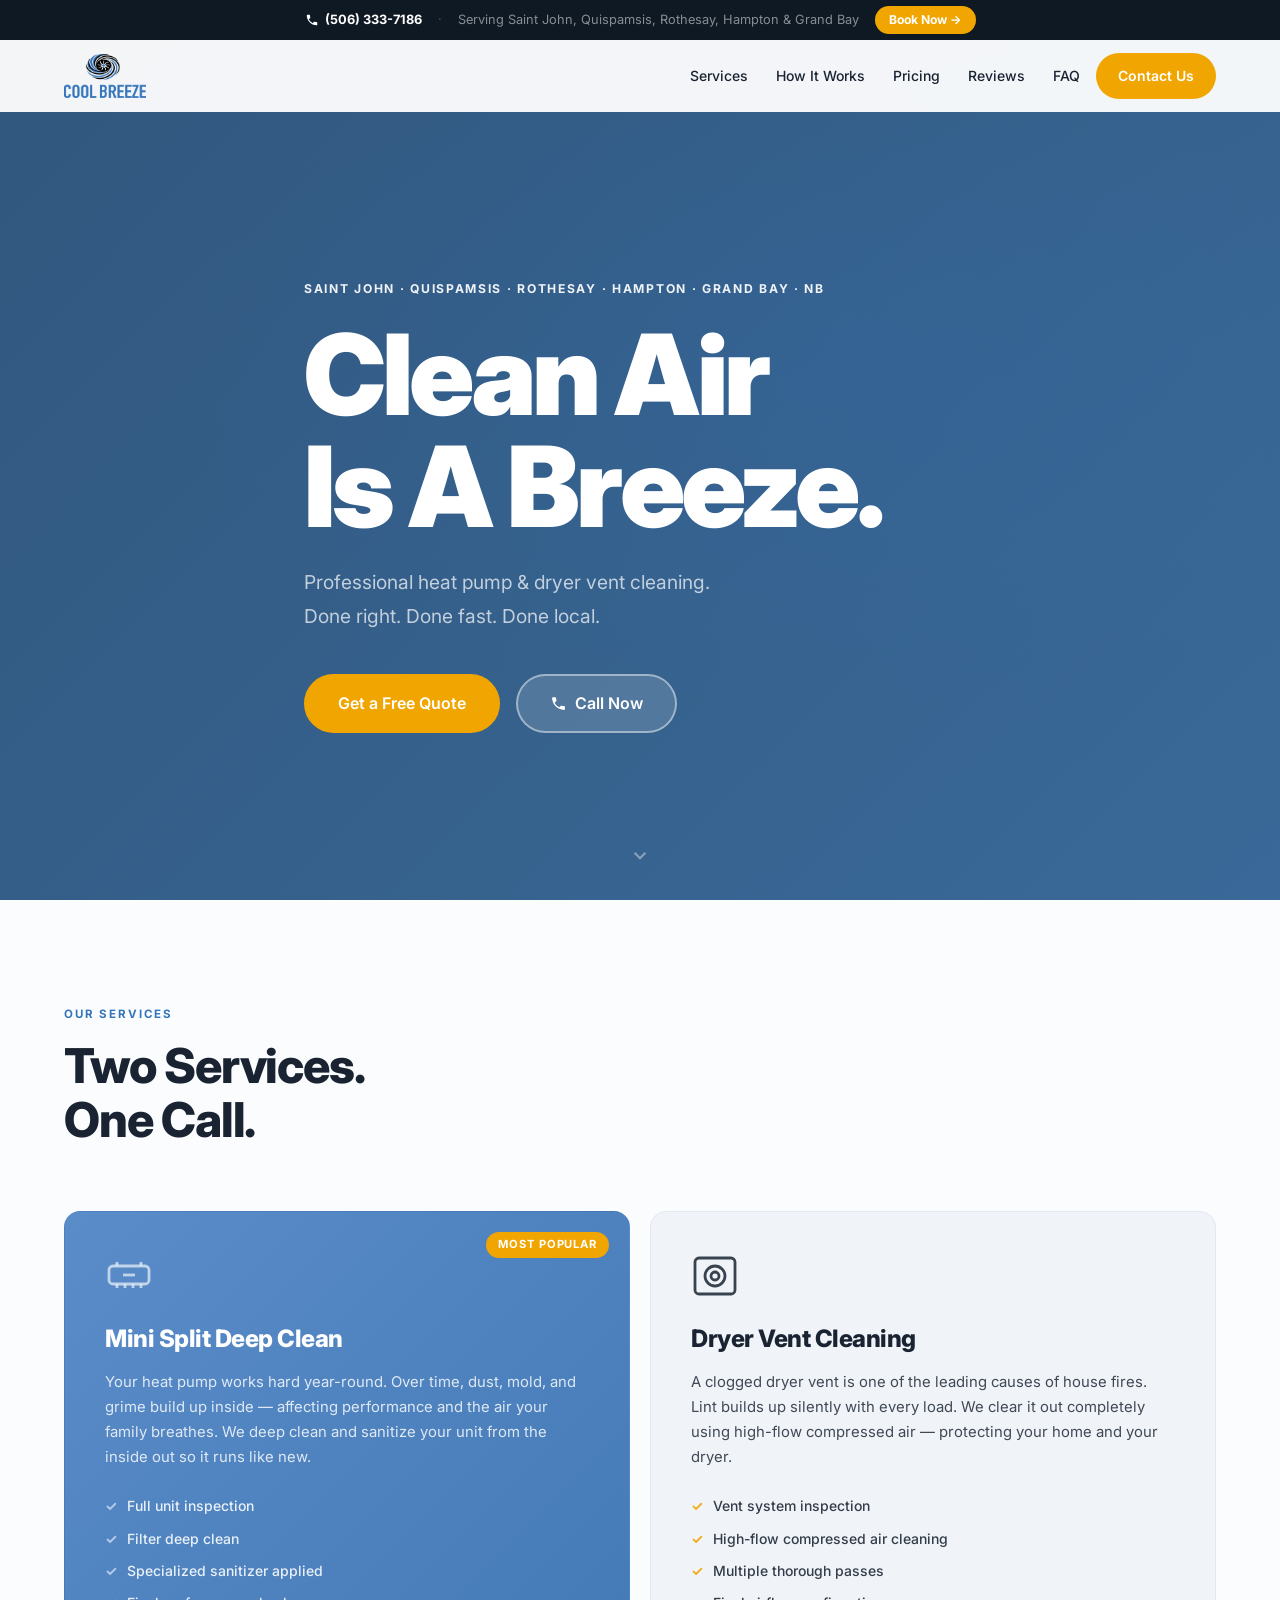
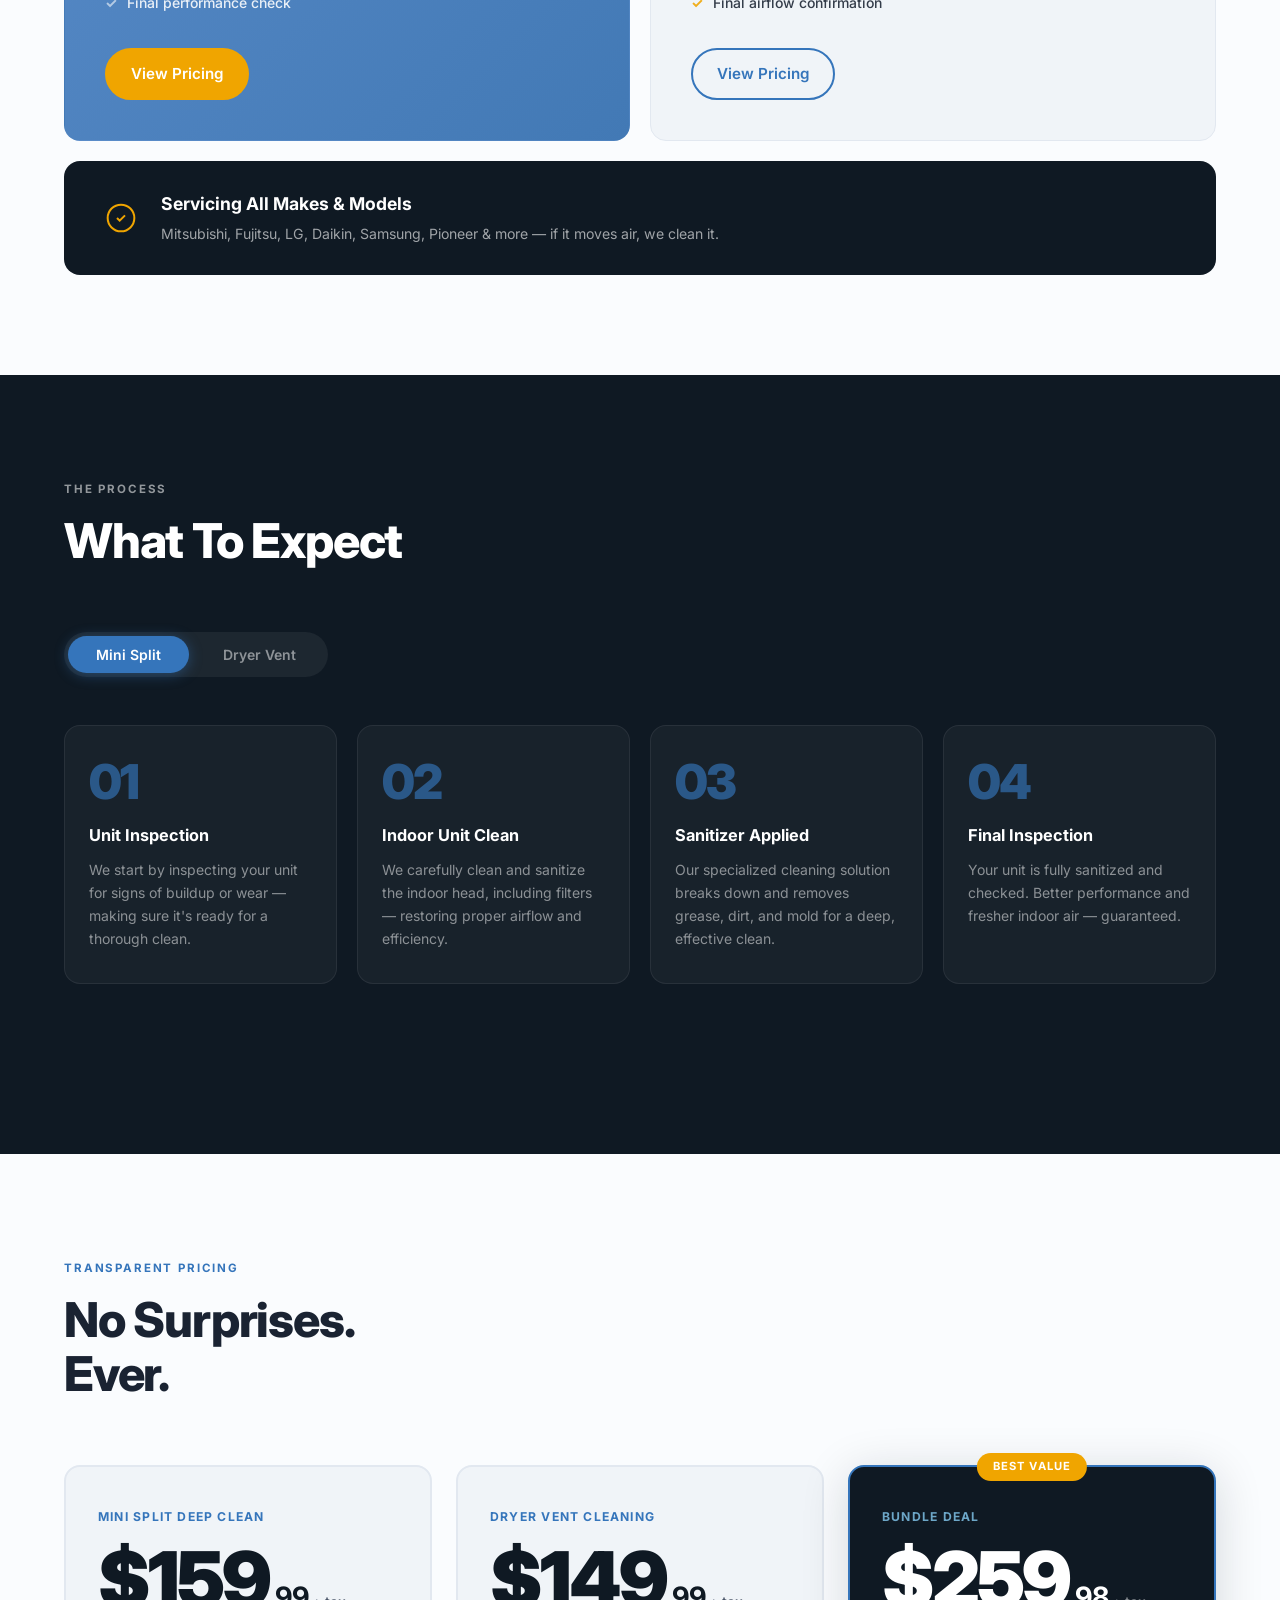
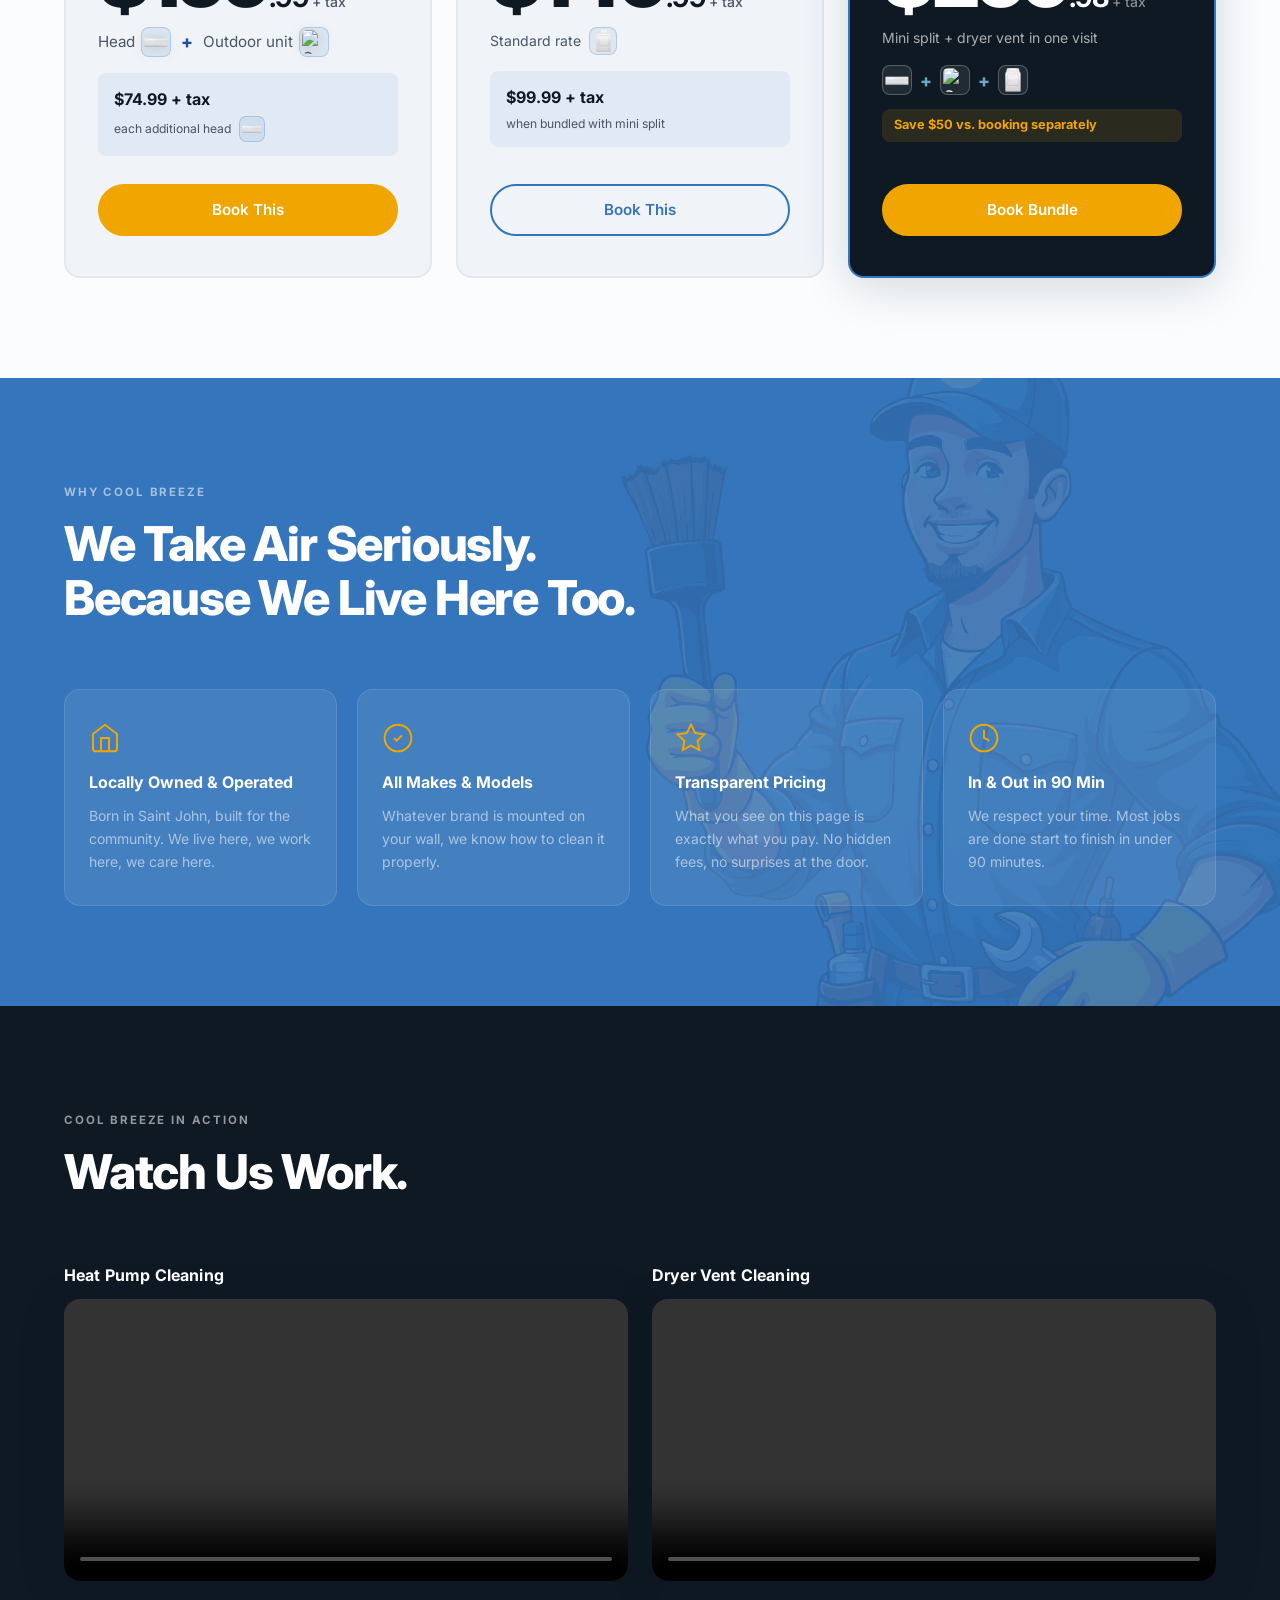
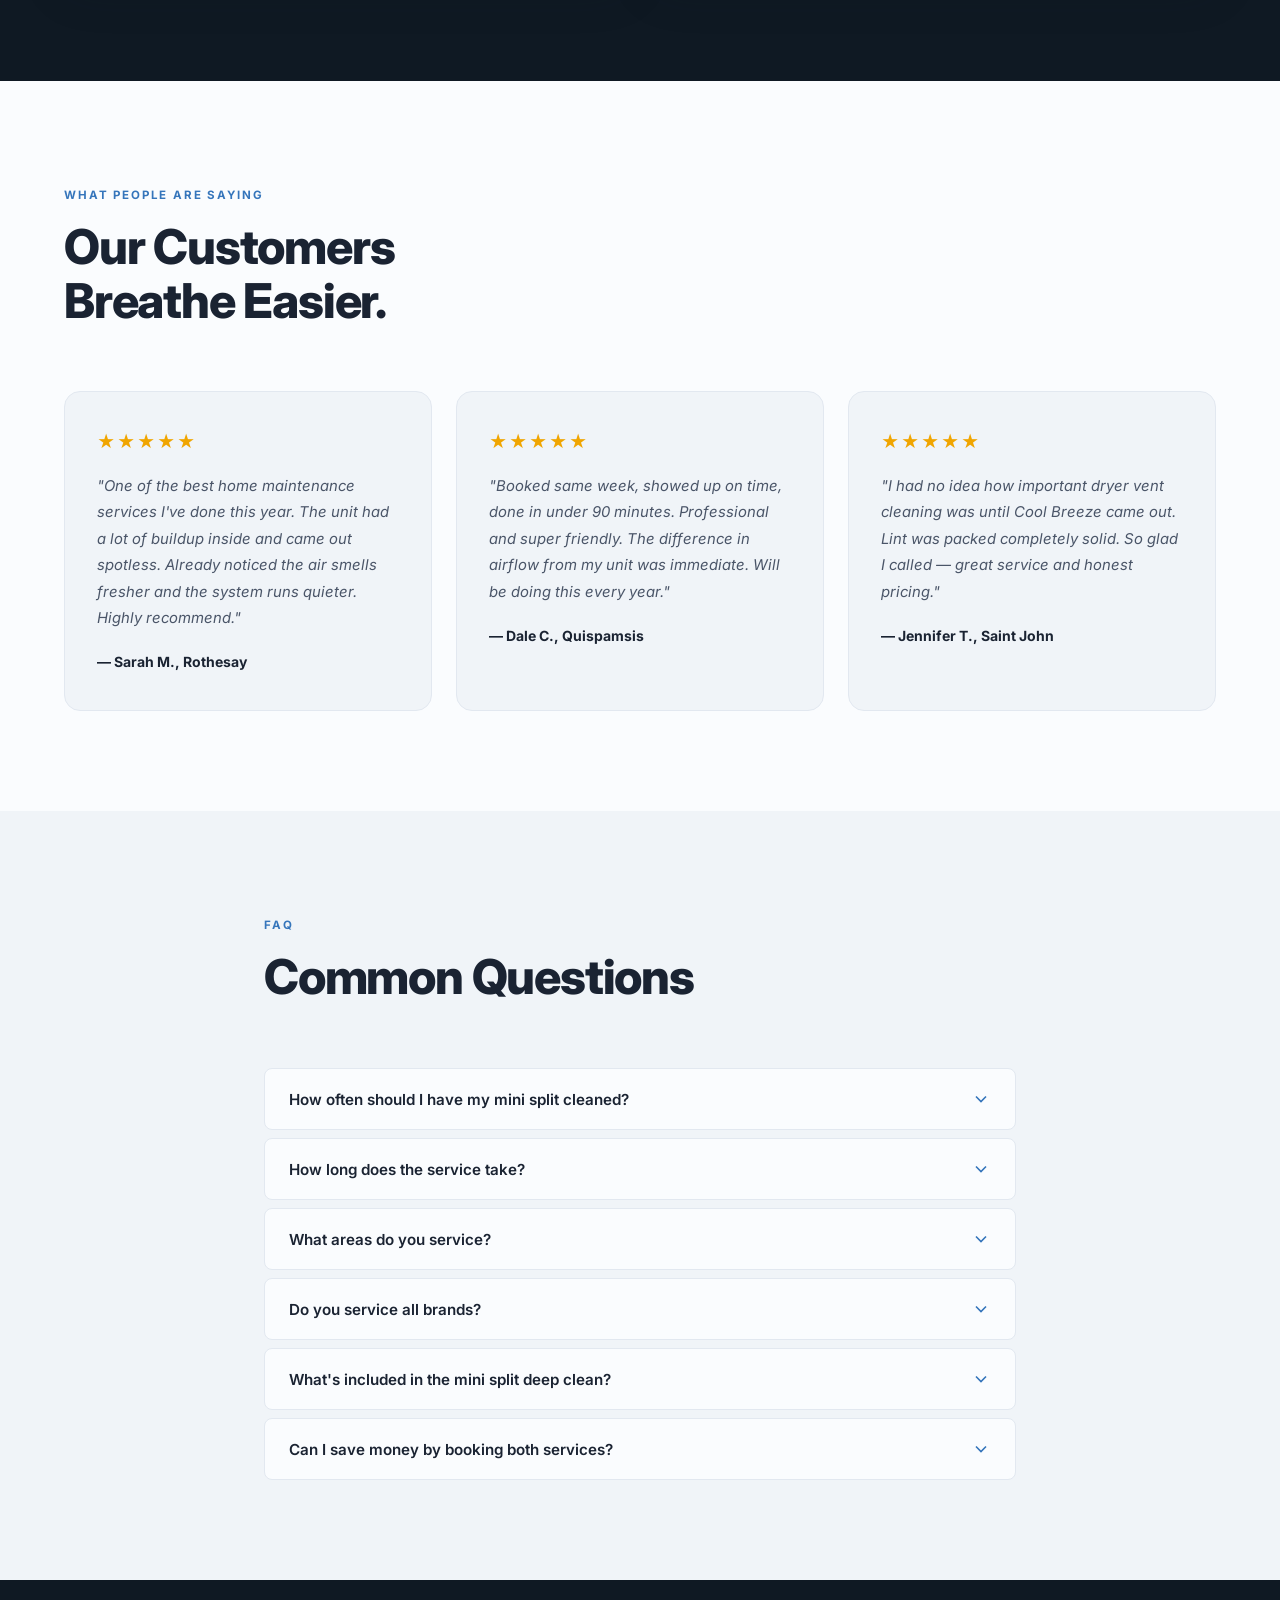
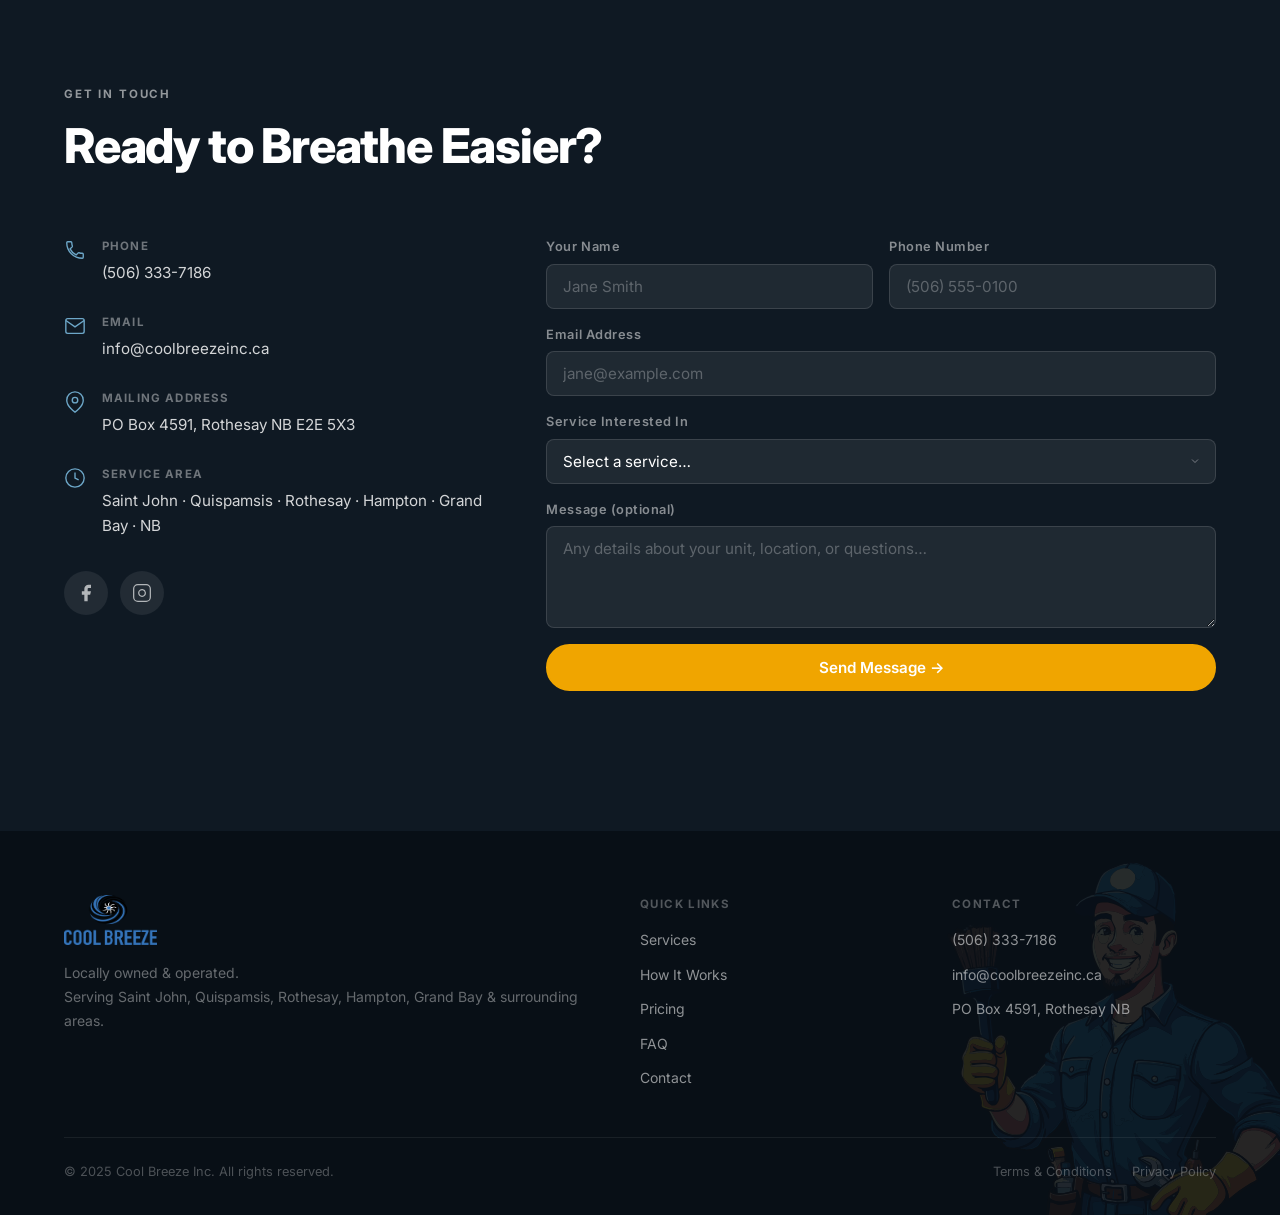
==== index.html @ 478908b4 "Add mascot watermark to why-us section and footer" ====
<!DOCTYPE html>
<html lang="en">
<head>
  <meta charset="UTF-8">
  <meta name="viewport" content="width=device-width, initial-scale=1.0">
  <meta name="description" content="Professional mini split heat pump and dryer vent cleaning in Saint John, Quispamsis, Rothesay, Hampton, Grand Bay and surrounding NB areas. Locally owned. Transparent pricing. Call (506) 333-7186.">
  <title>Cool Breeze Inc. | Heat Pump &amp; Dryer Vent Cleaning | Saint John NB</title>
  <link rel="icon" type="image/png" href="assets/branding/favicon.png">
  <link rel="preconnect" href="https://fonts.googleapis.com">
  <link rel="preconnect" href="https://fonts.gstatic.com" crossorigin>
  <link href="https://fonts.googleapis.com/css2?family=Inter:wght@400;500;600;700;800;900&display=swap" rel="stylesheet">
  <link rel="stylesheet" href="css/styles.css">
</head>
<body>

  <!-- ============================================================
       STICKY PHONE BAR
  ============================================================ -->
  <div class="phone-bar">
    <a href="tel:5063337186" class="phone-bar__phone">
      <svg width="14" height="14" viewBox="0 0 24 24" fill="currentColor" aria-hidden="true"><path d="M6.6 10.8c1.4 2.8 3.8 5.1 6.6 6.6l2.2-2.2c.3-.3.7-.4 1-.2 1.1.4 2.3.6 3.6.6.6 0 1 .4 1 1V20c0 .6-.4 1-1 1-9.4 0-17-7.6-17-17 0-.6.4-1 1-1h3.5c.6 0 1 .4 1 1 0 1.3.2 2.5.6 3.6.1.3 0 .7-.2 1L6.6 10.8z"/></svg>
      (506) 333-7186
    </a>
    <span class="phone-bar__sep" aria-hidden="true">·</span>
    <span class="phone-bar__tagline">Serving Saint John, Quispamsis, Rothesay, Hampton &amp; Grand Bay</span>
    <a href="#contact" class="phone-bar__cta">Book Now →</a>
  </div>

  <!-- ============================================================
       NAVIGATION
  ============================================================ -->
  <header class="header" id="header">
    <nav class="nav container" aria-label="Main navigation">
      <a href="#" class="nav__logo" aria-label="Cool Breeze Inc. — home">
        <img src="assets/branding/logo-and-title.png" alt="Cool Breeze Inc." height="44">
      </a>
      <ul class="nav__links" id="nav-links" role="list">
        <li><a href="#services"  class="nav__link">Services</a></li>
        <li><a href="#process"   class="nav__link">How It Works</a></li>
        <li><a href="#pricing"   class="nav__link">Pricing</a></li>
        <li><a href="#reviews"   class="nav__link">Reviews</a></li>
        <li><a href="#faq"       class="nav__link">FAQ</a></li>
        <li><a href="#contact"   class="btn btn--nav">Contact Us</a></li>
      </ul>
      <button class="nav__toggle" id="nav-toggle" aria-label="Open navigation" aria-expanded="false" aria-controls="nav-links">
        <span></span><span></span><span></span>
      </button>
    </nav>
  </header>

  <main>

    <!-- ============================================================
         HERO
    ============================================================ -->
    <section id="hero" class="hero" aria-label="Hero">
      <video class="hero__video" autoplay muted loop playsinline>
        <source src="assets/hero-videocropped.mp4" type="video/mp4">
      </video>
      <div class="hero__overlay" aria-hidden="true"></div>

      <div class="hero__content container">
        <div class="hero__text">
          <p class="hero__eyebrow reveal">Saint John · Quispamsis · Rothesay · Hampton · Grand Bay · NB</p>
          <h1 class="hero__headline reveal">Clean Air<br>Is A Breeze.</h1>
          <p class="hero__sub reveal">
            Professional heat pump &amp; dryer vent cleaning.<br>
            Done right. Done fast. Done local.
          </p>
          <div class="hero__ctas reveal">
            <a href="#contact" class="btn btn--primary btn--lg">Get a Free Quote</a>
            <a href="tel:5063337186" class="btn btn--ghost btn--lg">
              <svg width="17" height="17" viewBox="0 0 24 24" fill="currentColor" aria-hidden="true"><path d="M6.6 10.8c1.4 2.8 3.8 5.1 6.6 6.6l2.2-2.2c.3-.3.7-.4 1-.2 1.1.4 2.3.6 3.6.6.6 0 1 .4 1 1V20c0 .6-.4 1-1 1-9.4 0-17-7.6-17-17 0-.6.4-1 1-1h3.5c.6 0 1 .4 1 1 0 1.3.2 2.5.6 3.6.1.3 0 .7-.2 1L6.6 10.8z"/></svg>
              Call Now
            </a>
          </div>
        </div>
      </div>

      <a href="#services" class="hero__scroll" aria-label="Scroll to services">
        <svg width="26" height="26" viewBox="0 0 24 24" fill="none" stroke="currentColor" stroke-width="2" aria-hidden="true"><path d="M7 10l5 5 5-5"/></svg>
      </a>
    </section>

    <!-- ============================================================
         SERVICES
    ============================================================ -->
    <section id="services" class="section section--white">
      <div class="container">
        <p class="section-label reveal">OUR SERVICES</p>
        <h2 class="section-title reveal">Two Services.<br>One Call.</h2>

        <div class="bento">

          <!-- Mini Split -->
          <article class="bento-card bento-card--large reveal">
            <div class="bento-card__badge">Most Popular</div>
            <div class="bento-card__icon" aria-hidden="true">
              <svg width="48" height="48" viewBox="0 0 24 24" fill="none" stroke="currentColor" stroke-width="1.4"><rect x="2" y="7" width="20" height="9" rx="2"/><path d="M6 16v2M10 16v2M14 16v2M18 16v2M6 7V5M18 7V5"/><path d="M9 11.5h6"/></svg>
            </div>
            <h3>Mini Split Deep Clean</h3>
            <p>Your heat pump works hard year-round. Over time, dust, mold, and grime build up inside — affecting performance and the air your family breathes. We deep clean and sanitize your unit from the inside out so it runs like new.</p>
            <ul class="bento-card__features">
              <li>Full unit inspection</li>
              <li>Filter deep clean</li>
              <li>Specialized sanitizer applied</li>
              <li>Final performance check</li>
            </ul>
            <a href="#pricing" class="btn btn--primary">View Pricing</a>
          </article>

          <!-- Dryer Vent -->
          <article class="bento-card reveal">
            <div class="bento-card__icon" aria-hidden="true">
              <svg width="48" height="48" viewBox="0 0 24 24" fill="none" stroke="currentColor" stroke-width="1.4"><rect x="2" y="3" width="20" height="18" rx="2"/><circle cx="12" cy="12" r="5"/><circle cx="12" cy="12" r="2"/></svg>
            </div>
            <h3>Dryer Vent Cleaning</h3>
            <p>A clogged dryer vent is one of the leading causes of house fires. Lint builds up silently with every load. We clear it out completely using high-flow compressed air — protecting your home and your dryer.</p>
            <ul class="bento-card__features">
              <li>Vent system inspection</li>
              <li>High-flow compressed air cleaning</li>
              <li>Multiple thorough passes</li>
              <li>Final airflow confirmation</li>
            </ul>
            <a href="#pricing" class="btn btn--outline">View Pricing</a>
          </article>

          <!-- All makes & models -->
          <article class="bento-card bento-card--accent reveal">
            <div class="bento-card__flag" aria-hidden="true">
              <svg width="32" height="32" viewBox="0 0 24 24" fill="none" stroke="currentColor" stroke-width="1.5"><path d="M9 12l2 2 4-4"/><circle cx="12" cy="12" r="10"/></svg>
            </div>
            <div>
              <strong>Servicing All Makes &amp; Models</strong>
              <p>Mitsubishi, Fujitsu, LG, Daikin, Samsung, Pioneer &amp; more — if it moves air, we clean it.</p>
            </div>
          </article>

        </div>
      </div>
    </section>

    <!-- ============================================================
         HOW IT WORKS
    ============================================================ -->
    <section id="process" class="section section--dark">
      <div class="container">
        <p class="section-label section-label--light reveal">THE PROCESS</p>
        <h2 class="section-title section-title--light reveal">What To Expect</h2>

        <div class="process-tabs reveal" role="tablist" aria-label="Service process">
          <button class="tab-btn active" role="tab" aria-selected="true"  aria-controls="tab-mini-split" data-tab="mini-split">Mini Split</button>
          <button class="tab-btn"        role="tab" aria-selected="false" aria-controls="tab-dryer-vent" data-tab="dryer-vent">Dryer Vent</button>
        </div>

        <div class="process-grid" id="tab-mini-split" role="tabpanel">
          <div class="step reveal">
            <div class="step__num" aria-hidden="true">01</div>
            <h4>Unit Inspection</h4>
            <p>We start by inspecting your unit for signs of buildup or wear — making sure it's ready for a thorough clean.</p>
          </div>
          <div class="step reveal">
            <div class="step__num" aria-hidden="true">02</div>
            <h4>Indoor Unit Clean</h4>
            <p>We carefully clean and sanitize the indoor head, including filters — restoring proper airflow and efficiency.</p>
          </div>
          <div class="step reveal">
            <div class="step__num" aria-hidden="true">03</div>
            <h4>Sanitizer Applied</h4>
            <p>Our specialized cleaning solution breaks down and removes grease, dirt, and mold for a deep, effective clean.</p>
          </div>
          <div class="step reveal">
            <div class="step__num" aria-hidden="true">04</div>
            <h4>Final Inspection</h4>
            <p>Your unit is fully sanitized and checked. Better performance and fresher indoor air — guaranteed.</p>
          </div>
        </div>

        <div class="process-grid hidden" id="tab-dryer-vent" role="tabpanel">
          <div class="step reveal">
            <div class="step__num" aria-hidden="true">01</div>
            <h4>Vent Inspection</h4>
            <p>We assess the level of lint buildup and check for blockages that could affect your dryer's safety or performance.</p>
          </div>
          <div class="step reveal">
            <div class="step__num" aria-hidden="true">02</div>
            <h4>Vent Cleaning</h4>
            <p>We disconnect the vent and use high-flow compressed air to thoroughly clear lint and debris from the interior.</p>
          </div>
          <div class="step reveal">
            <div class="step__num" aria-hidden="true">03</div>
            <h4>Thorough Passes</h4>
            <p>Multiple passes with our tools ensure every section is fully cleared — no lint, no blockages, no shortcuts.</p>
          </div>
          <div class="step reveal">
            <div class="step__num" aria-hidden="true">04</div>
            <h4>Final Airflow Check</h4>
            <p>We reassemble everything and confirm airflow is back to normal — safe, efficient, done right.</p>
          </div>
        </div>

        <p class="process-time reveal">
          <svg width="17" height="17" viewBox="0 0 24 24" fill="none" stroke="currentColor" stroke-width="2" aria-hidden="true"><circle cx="12" cy="12" r="10"/><path d="M12 6v6l4 2"/></svg>
          Start to finish: 60–90 minutes
        </p>
      </div>
    </section>

    <!-- ============================================================
         PRICING
    ============================================================ -->
    <section id="pricing" class="section section--white">
      <div class="container">
        <p class="section-label reveal">TRANSPARENT PRICING</p>
        <h2 class="section-title reveal">No Surprises.<br>Ever.</h2>

        <div class="pricing-grid">

          <!-- Mini Split -->
          <div class="pricing-card reveal">
            <p class="pricing-card__label">Mini Split Deep Clean</p>
            <div class="pricing-card__price">
              <span class="pricing-card__amount">$159<span class="pricing-card__cents">.99</span></span>
              <span class="pricing-card__tax">+ tax</span>
            </div>
            <div class="pricing-card__note pricing-card__note--units">
              <span class="unit-part">
                <span>Head</span>
                <img src="assets/indoortransparent.png" alt="Head unit icon">
              </span>
              <span class="pricing-unit-plus" aria-hidden="true">+</span>
              <span class="unit-part">
                <span>Outdoor unit</span>
                <img src="assets/outdoortransparent.png" alt="Outdoor unit icon">
              </span>
            </div>
            <div class="pricing-card__addon">
              <span class="addon-price">$74.99 + tax</span>
              <span class="addon-label addon-label--icon">
                <span>each additional head</span>
                <img src="assets/indoortransparent.png" alt="Head unit icon">
              </span>
            </div>
            <a href="#contact" class="btn btn--primary">Book This</a>
          </div>

          <!-- Dryer Vent -->
          <div class="pricing-card reveal">
            <p class="pricing-card__label">Dryer Vent Cleaning</p>
            <div class="pricing-card__price">
              <span class="pricing-card__amount">$149<span class="pricing-card__cents">.99</span></span>
              <span class="pricing-card__tax">+ tax</span>
            </div>
            <p class="pricing-card__note pricing-card__note--icon">
              <span>Standard rate</span>
              <img src="assets/dryertransparent.png" alt="Dryer vent icon">
            </p>
            <div class="pricing-card__addon">
              <span class="addon-price">$99.99 + tax</span>
              <span class="addon-label">when bundled with mini split</span>
            </div>
            <a href="#contact" class="btn btn--outline">Book This</a>
          </div>

          <!-- Bundle — featured -->
          <div class="pricing-card pricing-card--featured reveal">
            <div class="pricing-card__badge">Best Value</div>
            <p class="pricing-card__label">Bundle Deal</p>
            <div class="pricing-card__price">
              <span class="pricing-card__amount">$259<span class="pricing-card__cents">.98</span></span>
              <span class="pricing-card__tax">+ tax</span>
            </div>
            <p class="pricing-card__note">Mini split + dryer vent in one visit</p>
            <div class="pricing-card__bundle-icons" aria-label="Bundle includes indoor head, outdoor unit and dryer vent cleaning">
              <img src="assets/indoortransparent.png" alt="Indoor head icon">
              <span class="pricing-unit-plus" aria-hidden="true">+</span>
              <img src="assets/outdoortransparent.png" alt="Outdoor unit icon">
              <span class="pricing-unit-plus" aria-hidden="true">+</span>
              <img src="assets/dryertransparent.png" alt="Dryer vent icon">
            </div>
            <span class="pricing-card__savings">Save $50 vs. booking separately</span>
            <a href="#contact" class="btn btn--primary">Book Bundle</a>
          </div>

        </div>
      </div>
    </section>

    <!-- ============================================================
         WHY COOL BREEZE
    ============================================================ -->
    <section id="why-us" class="section section--blue section--mascot">
      <img src="assets/branding/brand-icon.svg" class="section__mascot" aria-hidden="true" alt="">
      <div class="container">
        <p class="section-label section-label--light reveal">WHY COOL BREEZE</p>
        <h2 class="section-title section-title--light reveal">We Take Air Seriously.<br>Because We Live Here Too.</h2>

        <div class="trust-grid">
          <div class="trust-tile reveal">
            <div class="trust-tile__icon" aria-hidden="true">
              <svg width="32" height="32" viewBox="0 0 24 24" fill="none" stroke="currentColor" stroke-width="1.5"><path d="M3 9l9-7 9 7v11a2 2 0 01-2 2H5a2 2 0 01-2-2z"/><path d="M9 22V12h6v10"/></svg>
            </div>
            <h4>Locally Owned &amp; Operated</h4>
            <p>Born in Saint John, built for the community. We live here, we work here, we care here.</p>
          </div>
          <div class="trust-tile reveal">
            <div class="trust-tile__icon" aria-hidden="true">
              <svg width="32" height="32" viewBox="0 0 24 24" fill="none" stroke="currentColor" stroke-width="1.5"><path d="M9 12l2 2 4-4"/><circle cx="12" cy="12" r="10"/></svg>
            </div>
            <h4>All Makes &amp; Models</h4>
            <p>Whatever brand is mounted on your wall, we know how to clean it properly.</p>
          </div>
          <div class="trust-tile reveal">
            <div class="trust-tile__icon" aria-hidden="true">
              <svg width="32" height="32" viewBox="0 0 24 24" fill="none" stroke="currentColor" stroke-width="1.5"><path d="M12 2l3.09 6.26L22 9.27l-5 4.87 1.18 6.88L12 17.77l-6.18 3.25L7 14.14 2 9.27l6.91-1.01L12 2z"/></svg>
            </div>
            <h4>Transparent Pricing</h4>
            <p>What you see on this page is exactly what you pay. No hidden fees, no surprises at the door.</p>
          </div>
          <div class="trust-tile reveal">
            <div class="trust-tile__icon" aria-hidden="true">
              <svg width="32" height="32" viewBox="0 0 24 24" fill="none" stroke="currentColor" stroke-width="1.5"><circle cx="12" cy="12" r="10"/><path d="M12 6v6l4 2"/></svg>
            </div>
            <h4>In &amp; Out in 90 Min</h4>
            <p>We respect your time. Most jobs are done start to finish in under 90 minutes.</p>
          </div>
        </div>
      </div>
    </section>

    <!-- ============================================================
         IN ACTION — VIDEO
    ============================================================ -->
    <section id="in-action" class="section section--dark">
      <div class="container">
        <p class="section-label section-label--light reveal">COOL BREEZE IN ACTION</p>
        <h2 class="section-title section-title--light reveal">Watch Us Work.</h2>
        <div class="video-grid reveal">
          <article class="video-card">
            <h3>Heat Pump Cleaning</h3>
            <div class="video-wrapper">
              <video controls muted loop playsinline poster="">
                <source src="assets/hero-video.mp4" type="video/mp4">
              </video>
            </div>
          </article>
          <article class="video-card">
            <h3>Dryer Vent Cleaning</h3>
            <div class="video-wrapper">
              <video controls muted loop playsinline poster="">
                <source src="assets/dryer-vent.mp4" type="video/mp4">
              </video>
            </div>
          </article>
        </div>
      </div>
    </section>

    <!-- ============================================================
         REVIEWS
    ============================================================ -->
    <section id="reviews" class="section section--white">
      <div class="container">
        <p class="section-label reveal">WHAT PEOPLE ARE SAYING</p>
        <h2 class="section-title reveal">Our Customers<br>Breathe Easier.</h2>

        <div class="reviews-grid">
          <blockquote class="review reveal">
            <div class="review__stars" aria-label="5 out of 5 stars">★★★★★</div>
            <p class="review__text">"One of the best home maintenance services I've done this year. The unit had a lot of buildup inside and came out spotless. Already noticed the air smells fresher and the system runs quieter. Highly recommend."</p>
            <footer class="review__author">— Sarah M., Rothesay</footer>
          </blockquote>
          <blockquote class="review reveal">
            <div class="review__stars" aria-label="5 out of 5 stars">★★★★★</div>
            <p class="review__text">"Booked same week, showed up on time, done in under 90 minutes. Professional and super friendly. The difference in airflow from my unit was immediate. Will be doing this every year."</p>
            <footer class="review__author">— Dale C., Quispamsis</footer>
          </blockquote>
          <blockquote class="review reveal">
            <div class="review__stars" aria-label="5 out of 5 stars">★★★★★</div>
            <p class="review__text">"I had no idea how important dryer vent cleaning was until Cool Breeze came out. Lint was packed completely solid. So glad I called — great service and honest pricing."</p>
            <footer class="review__author">— Jennifer T., Saint John</footer>
          </blockquote>
        </div>
      </div>
    </section>

    <!-- ============================================================
         FAQ
    ============================================================ -->
    <section id="faq" class="section section--off-white">
      <div class="container container--narrow">
        <p class="section-label reveal">FAQ</p>
        <h2 class="section-title reveal">Common Questions</h2>

        <div class="faq-list" id="faq-list">

          <div class="faq-item reveal">
            <button class="faq-btn" aria-expanded="false">
              How often should I have my mini split cleaned?
              <svg class="faq-icon" width="20" height="20" viewBox="0 0 24 24" fill="none" stroke="currentColor" stroke-width="2" aria-hidden="true"><path d="M6 9l6 6 6-6"/></svg>
            </button>
            <div class="faq-answer" role="region">
              <p>We recommend a professional deep clean once a year, ideally before the heating or cooling season begins. If you have pets or allergies, twice a year is even better.</p>
            </div>
          </div>

          <div class="faq-item reveal">
            <button class="faq-btn" aria-expanded="false">
              How long does the service take?
              <svg class="faq-icon" width="20" height="20" viewBox="0 0 24 24" fill="none" stroke="currentColor" stroke-width="2" aria-hidden="true"><path d="M6 9l6 6 6-6"/></svg>
            </button>
            <div class="faq-answer" role="region">
              <p>Most jobs are completed start to finish in 60–90 minutes. We work efficiently and won't leave a mess behind.</p>
            </div>
          </div>

          <div class="faq-item reveal">
            <button class="faq-btn" aria-expanded="false">
              What areas do you service?
              <svg class="faq-icon" width="20" height="20" viewBox="0 0 24 24" fill="none" stroke="currentColor" stroke-width="2" aria-hidden="true"><path d="M6 9l6 6 6-6"/></svg>
            </button>
            <div class="faq-answer" role="region">
              <p>We service Saint John, Quispamsis, Rothesay, Hampton, Grand Bay, and surrounding areas. Not sure if we cover your area? Give us a call at <a href="tel:5063337186">(506) 333-7186</a> and we'll let you know.</p>
            </div>
          </div>

          <div class="faq-item reveal">
            <button class="faq-btn" aria-expanded="false">
              Do you service all brands?
              <svg class="faq-icon" width="20" height="20" viewBox="0 0 24 24" fill="none" stroke="currentColor" stroke-width="2" aria-hidden="true"><path d="M6 9l6 6 6-6"/></svg>
            </button>
            <div class="faq-answer" role="region">
              <p>Yes — we service all makes and models including Mitsubishi, Fujitsu, LG, Daikin, Samsung, Pioneer, and more. If it's a mini split, we clean it.</p>
            </div>
          </div>

          <div class="faq-item reveal">
            <button class="faq-btn" aria-expanded="false">
              What's included in the mini split deep clean?
              <svg class="faq-icon" width="20" height="20" viewBox="0 0 24 24" fill="none" stroke="currentColor" stroke-width="2" aria-hidden="true"><path d="M6 9l6 6 6-6"/></svg>
            </button>
            <div class="faq-answer" role="region">
              <p>Our deep clean includes a full unit inspection, indoor head cleaning, filter cleaning, application of a specialized sanitizing solution, and a final post-clean inspection to confirm everything is running properly.</p>
            </div>
          </div>

          <div class="faq-item reveal">
            <button class="faq-btn" aria-expanded="false">
              Can I save money by booking both services?
              <svg class="faq-icon" width="20" height="20" viewBox="0 0 24 24" fill="none" stroke="currentColor" stroke-width="2" aria-hidden="true"><path d="M6 9l6 6 6-6"/></svg>
            </button>
            <div class="faq-answer" role="region">
              <p>Absolutely. When you add dryer vent cleaning to a mini split booking, the dryer vent drops from $149.99 to $99.99 — saving you $50. One visit, two services, done right.</p>
            </div>
          </div>

        </div>
      </div>
    </section>

    <!-- ============================================================
         CONTACT
    ============================================================ -->
    <section id="contact" class="section section--dark">
      <div class="container">
        <p class="section-label section-label--light reveal">GET IN TOUCH</p>
        <h2 class="section-title section-title--light reveal">Ready to Breathe Easier?</h2>

        <div class="contact-grid">

          <div class="contact-info reveal">
            <div class="contact-detail">
              <svg width="22" height="22" viewBox="0 0 24 24" fill="none" stroke="currentColor" stroke-width="1.5" aria-hidden="true"><path d="M6.6 10.8c1.4 2.8 3.8 5.1 6.6 6.6l2.2-2.2c.3-.3.7-.4 1-.2 1.1.4 2.3.6 3.6.6.6 0 1 .4 1 1V20c0 .6-.4 1-1 1-9.4 0-17-7.6-17-17 0-.6.4-1 1-1h3.5c.6 0 1 .4 1 1 0 1.3.2 2.5.6 3.6.1.3 0 .7-.2 1L6.6 10.8z"/></svg>
              <div>
                <strong>Phone</strong>
                <a href="tel:5063337186">(506) 333-7186</a>
              </div>
            </div>
            <div class="contact-detail">
              <svg width="22" height="22" viewBox="0 0 24 24" fill="none" stroke="currentColor" stroke-width="1.5" aria-hidden="true"><path d="M4 4h16c1.1 0 2 .9 2 2v12c0 1.1-.9 2-2 2H4c-1.1 0-2-.9-2-2V6c0-1.1.9-2 2-2z"/><path d="M22 6l-10 7L2 6"/></svg>
              <div>
                <strong>Email</strong>
                <a href="mailto:info@coolbreezeinc.ca">info@coolbreezeinc.ca</a>
              </div>
            </div>
            <div class="contact-detail">
              <svg width="22" height="22" viewBox="0 0 24 24" fill="none" stroke="currentColor" stroke-width="1.5" aria-hidden="true"><path d="M21 10c0 7-9 13-9 13S3 17 3 10a9 9 0 0118 0z"/><circle cx="12" cy="10" r="3"/></svg>
              <div>
                <strong>Mailing Address</strong>
                <span>PO Box 4591, Rothesay NB E2E 5X3</span>
              </div>
            </div>
            <div class="contact-detail">
              <svg width="22" height="22" viewBox="0 0 24 24" fill="none" stroke="currentColor" stroke-width="1.5" aria-hidden="true"><circle cx="12" cy="12" r="10"/><path d="M12 6v6l4 2"/></svg>
              <div>
                <strong>Service Area</strong>
                <span>Saint John · Quispamsis · Rothesay · Hampton · Grand Bay · NB</span>
              </div>
            </div>
            <div class="contact-social">
              <a href="https://www.facebook.com/profile.php?id=61577363905104" target="_blank" rel="noopener noreferrer" aria-label="Follow us on Facebook">
                <svg width="20" height="20" viewBox="0 0 24 24" fill="currentColor" aria-hidden="true"><path d="M18 2h-3a5 5 0 00-5 5v3H7v4h3v8h4v-8h3l1-4h-4V7a1 1 0 011-1h3z"/></svg>
              </a>
              <a href="https://www.instagram.com/coolbreeze_sj/" target="_blank" rel="noopener noreferrer" aria-label="Follow us on Instagram">
                <svg width="20" height="20" viewBox="0 0 24 24" fill="none" stroke="currentColor" stroke-width="1.5" aria-hidden="true"><rect x="2" y="2" width="20" height="20" rx="5"/><path d="M16 11.37A4 4 0 1112.63 8 4 4 0 0116 11.37z"/><line x1="17.5" y1="6.5" x2="17.51" y2="6.5"/></svg>
              </a>
            </div>
          </div>

          <!--
            FORM: Sign up at formspree.io, create a form, and replace
            YOUR_FORM_ID below with your actual form ID.
          -->
          <form
            class="contact-form reveal"
            id="contact-form"
            action="https://formspree.io/f/YOUR_FORM_ID"
            method="POST"
            novalidate
          >
            <div class="form-row">
              <div class="form-group">
                <label for="name">Your Name</label>
                <input type="text" id="name" name="name" autocomplete="name" required placeholder="Jane Smith">
              </div>
              <div class="form-group">
                <label for="phone">Phone Number</label>
                <input type="tel" id="phone" name="phone" autocomplete="tel" placeholder="(506) 555-0100">
              </div>
            </div>
            <div class="form-group">
              <label for="email">Email Address</label>
              <input type="email" id="email" name="email" autocomplete="email" required placeholder="jane@example.com">
            </div>
            <div class="form-group">
              <label for="service">Service Interested In</label>
              <select id="service" name="service">
                <option value="">Select a service…</option>
                <option value="mini-split">Mini Split Deep Clean</option>
                <option value="dryer-vent">Dryer Vent Cleaning</option>
                <option value="bundle">Bundle (Both Services)</option>
                <option value="unsure">Not Sure Yet</option>
              </select>
            </div>
            <div class="form-group">
              <label for="message">Message (optional)</label>
              <textarea id="message" name="message" rows="4" placeholder="Any details about your unit, location, or questions…"></textarea>
            </div>
            <button type="submit" class="btn btn--primary btn--full">Send Message →</button>
            <div class="form-status" id="form-status" aria-live="polite"></div>
          </form>

        </div>
      </div>
    </section>

  </main>

  <!-- ============================================================
       FOOTER
  ============================================================ -->
  <footer class="footer">
    <img src="assets/branding/brand-icon.svg" class="footer__mascot" aria-hidden="true" alt="">
    <div class="container">
      <div class="footer__grid">
        <div class="footer__brand">
          <img src="assets/branding/logo-and-title.png" alt="Cool Breeze Inc." height="50" style="margin-bottom:16px">
          <p>Locally owned &amp; operated.<br>Serving Saint John, Quispamsis, Rothesay, Hampton, Grand Bay &amp; surrounding areas.</p>
        </div>
        <nav class="footer__links" aria-label="Footer navigation">
          <strong>Quick Links</strong>
          <a href="#services">Services</a>
          <a href="#process">How It Works</a>
          <a href="#pricing">Pricing</a>
          <a href="#faq">FAQ</a>
          <a href="#contact">Contact</a>
        </nav>
        <div class="footer__contact">
          <strong>Contact</strong>
          <a href="tel:5063337186">(506) 333-7186</a>
          <a href="mailto:info@coolbreezeinc.ca">info@coolbreezeinc.ca</a>
          <span>PO Box 4591, Rothesay NB</span>
        </div>
      </div>
      <div class="footer__bottom">
        <span>© 2025 Cool Breeze Inc. All rights reserved.</span>
        <div class="footer__legal">
          <a href="https://www.coolbreezeinc.ca/terms-and-conditions" target="_blank" rel="noopener noreferrer">Terms &amp; Conditions</a>
          <a href="https://www.coolbreezeinc.ca/privacy-policy" target="_blank" rel="noopener noreferrer">Privacy Policy</a>
        </div>
      </div>
    </div>
  </footer>

  <script src="js/main.js"></script>
</body>
</html>
---- css/styles.css ----
/* ============================================================
   COOL BREEZE INC. — Main Stylesheet
   "Clean Warmth" — brand blue + charcoal + amber accent
   ============================================================ */

/* --- Custom Properties --- */
:root {
  --blue:        #3575bb;
  --blue-dark:   #1e5299;
  --blue-light:  #6da7c8;
  --charcoal:    #0f1923;
  --charcoal-mid:#1d2d3e;
  --amber:       #f0a500;
  --amber-dark:  #d4920a;
  --white:       #fafcfe;
  --off-white:   #f0f4f8;
  --gray:        #e2e8f0;
  --text:        #1a2332;
  --text-mid:    #4a5568;
  --text-light:  #718096;
  --radius:      16px;
  --radius-sm:   8px;
  --shadow:      0 4px 24px rgba(15,25,35,.10);
  --shadow-lg:   0 8px 48px rgba(15,25,35,.16);
  --transition:  0.25s ease;
  --bar-h:       40px;
  --nav-h:       72px;
}

/* --- Reset / Base --- */
*, *::before, *::after { box-sizing: border-box; margin: 0; padding: 0; }

html { scroll-behavior: smooth; font-size: 16px; }

/* Keep in-page anchor targets visible below fixed phone/nav bars */
section[id] {
  scroll-margin-top: calc(var(--bar-h) + var(--nav-h) + 18px);
}

body {
  font-family: 'Inter', system-ui, sans-serif;
  color: var(--text);
  background: var(--white);
  line-height: 1.6;
  -webkit-font-smoothing: antialiased;
}

img, video, svg { display: block; max-width: 100%; }
a { color: inherit; text-decoration: none; }
ul { list-style: none; }
button { font-family: inherit; cursor: pointer; border: none; background: none; }

/* --- Container --- */
.container {
  width: 100%;
  max-width: 1200px;
  margin: 0 auto;
  padding: 0 24px;
}
.container--narrow { max-width: 800px; }

/* --- Buttons --- */
.btn {
  display: inline-flex;
  align-items: center;
  gap: 8px;
  font-weight: 600;
  font-size: 0.95rem;
  padding: 12px 24px;
  border-radius: 50px;
  transition: all var(--transition);
  white-space: nowrap;
  cursor: pointer;
  border: 2px solid transparent;
}
.btn--primary {
  background: var(--amber);
  color: #fff;
  border-color: var(--amber);
}
.btn--primary:hover {
  background: var(--amber-dark);
  border-color: var(--amber-dark);
  transform: translateY(-2px);
  box-shadow: 0 6px 20px rgba(240,165,0,.35);
}
.btn--outline {
  background: transparent;
  color: var(--blue);
  border-color: var(--blue);
}
.btn--outline:hover {
  background: var(--blue);
  color: #fff;
  transform: translateY(-2px);
}
.btn--ghost {
  background: rgba(255,255,255,.14);
  color: #fff;
  border-color: rgba(255,255,255,.45);
  backdrop-filter: blur(4px);
}
.btn--ghost:hover { background: rgba(255,255,255,.24); }
.btn--nav {
  background: var(--amber);
  color: #fff;
  padding: 10px 20px;
  font-size: 0.875rem;
}
.btn--nav:hover { background: var(--amber-dark); }
.btn--lg   { padding: 15px 32px; font-size: 1rem; }
.btn--full { width: 100%; justify-content: center; }

/* --- Section base --- */
.section          { padding: 100px 0; }
.section--white   { background: var(--white); }
.section--off-white { background: var(--off-white); }
.section--dark    { background: var(--charcoal); }
.section--blue    { background: var(--blue); }

.section--mascot  { position: relative; overflow: hidden; }
.section__mascot {
  position: absolute;
  right: -30px;
  bottom: -20px;
  height: 110%;
  width: auto;
  opacity: .10;
  pointer-events: none;
  user-select: none;
  z-index: 0;
}
.section--mascot .container { position: relative; z-index: 1; }
@media (max-width: 768px) {
  .section__mascot { height: 60%; opacity: .07; }
}

.section-label {
  display: inline-block;
  font-size: 0.72rem;
  font-weight: 700;
  letter-spacing: .16em;
  text-transform: uppercase;
  color: var(--blue);
  margin-bottom: 16px;
}
.section-label--light { color: rgba(255,255,255,.55); }

.section-title {
  font-size: clamp(2rem, 4vw, 3rem);
  font-weight: 800;
  line-height: 1.12;
  letter-spacing: -.025em;
  margin-bottom: 64px;
}
.section-title--light { color: #fff; }

/* --- Reveal animations --- */
.reveal {
  opacity: 0;
  transform: translateY(28px);
  transition: opacity .6s ease, transform .6s ease;
}
.reveal.visible {
  opacity: 1;
  transform: translateY(0);
}

/* ============================================================
   PHONE BAR
   ============================================================ */
.phone-bar {
  position: fixed;
  top: 0; left: 0; right: 0;
  z-index: 1000;
  height: var(--bar-h);
  background: var(--charcoal);
  display: flex;
  align-items: center;
  justify-content: center;
  gap: 16px;
  font-size: 0.8rem;
  padding: 0 24px;
}
.phone-bar__phone {
  display: flex;
  align-items: center;
  gap: 6px;
  color: #fff;
  font-weight: 700;
  transition: color var(--transition);
}
.phone-bar__phone:hover { color: var(--amber); }
.phone-bar__sep  { color: rgba(255,255,255,.25); }
.phone-bar__tagline {
  color: rgba(255,255,255,.5);
  display: none;
}
.phone-bar__cta {
  background: var(--amber);
  color: #fff;
  padding: 4px 14px;
  border-radius: 50px;
  font-weight: 700;
  font-size: 0.76rem;
  transition: background var(--transition);
}
.phone-bar__cta:hover { background: var(--amber-dark); }

@media (min-width: 600px) { .phone-bar__tagline { display: block; } }

/* ============================================================
   NAVIGATION
   ============================================================ */
.header {
  position: fixed;
  top: var(--bar-h); left: 0; right: 0;
  z-index: 999;
  height: var(--nav-h);
  background: rgba(255,255,255,.94);
  backdrop-filter: blur(10px);
  -webkit-backdrop-filter: blur(10px);
  transition: background var(--transition), box-shadow var(--transition);
}
.header.scrolled {
  background: rgba(255,255,255,.98);
  backdrop-filter: blur(12px);
  -webkit-backdrop-filter: blur(12px);
  box-shadow: 0 2px 18px rgba(15,25,35,.12);
}
.nav {
  display: flex;
  align-items: center;
  justify-content: space-between;
  height: 100%;
}
.nav__logo img { height: 44px; width: auto; }

.nav__links {
  display: flex;
  align-items: center;
  gap: 4px;
}
.nav__link {
  color: var(--text);
  font-size: 0.875rem;
  font-weight: 500;
  padding: 8px 12px;
  border-radius: var(--radius-sm);
  transition: color var(--transition), background var(--transition);
}
.nav__link:hover { color: var(--blue-dark); background: rgba(53,117,187,.10); }

.nav__toggle {
  display: none;
  flex-direction: column;
  gap: 5px;
  padding: 8px;
}
.nav__toggle span {
  display: block;
  width: 24px; height: 2px;
  background: var(--text);
  border-radius: 2px;
  transition: transform var(--transition), opacity var(--transition);
}

@media (max-width: 768px) {
  .nav__toggle { display: flex; }
  .nav__links {
    position: fixed;
    top: calc(var(--bar-h) + var(--nav-h));
    left: 0; right: 0;
    background: rgba(255,255,255,.98);
    backdrop-filter: blur(12px);
    flex-direction: column;
    padding: 24px;
    gap: 4px;
    box-shadow: 0 8px 24px rgba(15,25,35,.12);
    transform: translateY(-110%);
    opacity: 0;
    pointer-events: none;
    transition: transform .3s ease, opacity .3s ease;
  }
  .nav__links.open {
    transform: translateY(0);
    opacity: 1;
    pointer-events: all;
  }
  .nav__link { width: 100%; text-align: center; padding: 14px; font-size: 1rem; }
  .btn--nav  { width: 100%; justify-content: center; margin-top: 8px; }
}

/* ============================================================
   HERO
   ============================================================ */
.hero {
  position: relative;
  min-height: 100vh;
  display: flex;
  align-items: center;
  padding-top: calc(var(--bar-h) + var(--nav-h));
  background: #3a6896;
  overflow: hidden;
}

/* Decorative ambient glow (shows even without video) */
.hero::before {
  content: '';
  position: absolute;
  inset: 0;
  background:
    radial-gradient(ellipse 80% 60% at 65% 40%, rgba(53,117,187,.22) 0%, transparent 65%);
  pointer-events: none;
}

.hero__video {
  position: absolute;
  inset: 0;
  width: 100%;
  height: 100%;
  object-fit: cover;
  opacity: .7;
}

.hero__overlay {
  position: absolute;
  inset: 0;
  background: linear-gradient(135deg, rgba(15,25,35,.22) 0%, rgba(53,117,187,.08) 100%);
}
.hero__content {
  position: relative;
  z-index: 1;
  max-width: 720px;
}

.hero__text {
  flex: unset;
}
.hero__eyebrow {
  font-size: 0.76rem;
  font-weight: 700;
  letter-spacing: .14em;
  text-transform: uppercase;
  color: rgba(255,255,255,.92);
  margin-bottom: 20px;
}
.hero__headline {
  font-size: clamp(3.5rem, 9vw, 7rem);
  font-weight: 900;
  line-height: 1.0;
  letter-spacing: -.035em;
  color: #fff;
  margin-bottom: 24px;
}
.hero__sub {
  font-size: clamp(1rem, 2vw, 1.2rem);
  color: rgba(255,255,255,.7);
  margin-bottom: 40px;
  line-height: 1.75;
}
.hero__ctas { display: flex; gap: 16px; flex-wrap: wrap; }

.hero__scroll {
  position: absolute;
  bottom: 32px; left: 50%;
  transform: translateX(-50%);
  color: rgba(255,255,255,.4);
  z-index: 1;
  animation: bounce 2.2s infinite;
  transition: color var(--transition);
}
.hero__scroll:hover { color: rgba(255,255,255,.8); }

@keyframes bounce {
  0%, 100% { transform: translateX(-50%) translateY(0); }
  50%       { transform: translateX(-50%) translateY(9px); }
}

@media (max-width: 480px) {
  .hero__ctas { flex-direction: column; }
  .hero__ctas .btn { justify-content: center; }
}

/* ============================================================
   BENTO — SERVICES
   ============================================================ */
.bento {
  display: grid;
  grid-template-columns: 1fr 1fr;
  gap: 20px;
}

.bento-card {
  background: var(--off-white);
  border-radius: var(--radius);
  padding: 40px;
  position: relative;
  border: 1px solid var(--gray);
  transition: box-shadow var(--transition), transform var(--transition);
}
.bento-card:hover {
  box-shadow: var(--shadow-lg);
  transform: translateY(-4px);
}
.bento-card--large {
  background: linear-gradient(135deg, #5a8cc9 0%, #4279b5 100%);
  color: #fff;
  border-color: transparent;
}
.bento-card--accent {
  grid-column: 1 / -1;
  background: var(--charcoal);
  color: #fff;
  border-color: transparent;
  display: flex;
  align-items: center;
  gap: 24px;
  padding: 28px 40px;
}
.bento-card__badge {
  position: absolute;
  top: 20px; right: 20px;
  background: var(--amber);
  color: #fff;
  font-size: 0.7rem;
  font-weight: 700;
  letter-spacing: .08em;
  text-transform: uppercase;
  padding: 4px 12px;
  border-radius: 50px;
}
.bento-card__icon  { margin-bottom: 20px; opacity: .85; }
.bento-card--large .bento-card__icon { color: rgba(255,255,255,.75); }

.bento-card h3 {
  font-size: 1.5rem;
  font-weight: 800;
  margin-bottom: 12px;
  letter-spacing: -.02em;
}
.bento-card p {
  font-size: 0.93rem;
  line-height: 1.68;
  opacity: .82;
  margin-bottom: 20px;
}
.bento-card__features { margin-bottom: 28px; }
.bento-card__features li {
  font-size: 0.875rem;
  font-weight: 500;
  padding: 5px 0 5px 22px;
  position: relative;
  opacity: .88;
}
.bento-card__features li::before {
  content: '✓';
  position: absolute;
  left: 0;
  color: var(--amber);
  font-weight: 700;
}
.bento-card--large .bento-card__features li::before { color: rgba(255,255,255,.65); }

.bento-card__flag { flex-shrink: 0; color: var(--amber); }
.bento-card--accent strong { font-size: 1.1rem; font-weight: 700; }
.bento-card--accent p { margin: 4px 0 0; font-size: 0.88rem; opacity: .6; }

@media (max-width: 640px) {
  .bento { grid-template-columns: 1fr; }
  .bento-card--accent { flex-direction: column; align-items: flex-start; gap: 10px; }
}

/* ============================================================
   IN ACTION — VIDEO
   ============================================================ */
.video-grid {
  display: grid;
  grid-template-columns: repeat(2, minmax(0, 1fr));
  gap: 24px;
  align-items: start;
}

.video-card h3 {
  color: #fff;
  font-size: 1rem;
  font-weight: 700;
  margin-bottom: 10px;
  letter-spacing: .01em;
}

.video-wrapper {
  width: 100%;
  border-radius: var(--radius);
  overflow: hidden;
  box-shadow: var(--shadow-lg);
}
.video-wrapper video {
  width: 100%;
  height: auto;
  display: block;
}

@media (max-width: 900px) {
  .video-grid { grid-template-columns: 1fr; }
}

/* ============================================================
   PROCESS — HOW IT WORKS
   ============================================================ */
.process-tabs {
  display: flex;
  gap: 6px;
  margin-bottom: 48px;
  background: rgba(255,255,255,.06);
  border-radius: 50px;
  padding: 4px;
  width: fit-content;
}
.tab-btn {
  padding: 10px 28px;
  border-radius: 50px;
  font-size: 0.875rem;
  font-weight: 600;
  color: rgba(255,255,255,.5);
  transition: all var(--transition);
}
.tab-btn.active {
  background: var(--blue);
  color: #fff;
  box-shadow: 0 2px 14px rgba(53,117,187,.45);
}
.tab-btn:hover:not(.active) { color: rgba(255,255,255,.85); }

.process-grid {
  display: grid;
  grid-template-columns: repeat(4, 1fr);
  gap: 20px;
}
.process-grid.hidden { display: none; }

.step {
  padding: 32px 24px;
  background: rgba(255,255,255,.04);
  border: 1px solid rgba(255,255,255,.07);
  border-radius: var(--radius);
  transition: background var(--transition);
}
.step:hover { background: rgba(255,255,255,.08); }
.step__num {
  font-size: 3rem;
  font-weight: 900;
  color: var(--blue);
  line-height: 1;
  margin-bottom: 16px;
  letter-spacing: -.04em;
  opacity: .65;
}
.step h4   { font-size: 1.02rem; font-weight: 700; color: #fff; margin-bottom: 10px; }
.step p    { font-size: 0.875rem; color: rgba(255,255,255,.5); line-height: 1.65; }

.process-time {
  display: flex;
  align-items: center;
  gap: 8px;
  margin-top: 48px;
  color: rgba(255,255,255,.4);
  font-size: 0.875rem;
  font-weight: 500;
}

@media (max-width: 900px) { .process-grid { grid-template-columns: repeat(2, 1fr); } }
@media (max-width: 480px) { .process-grid { grid-template-columns: 1fr; } }

/* ============================================================
   PRICING
   ============================================================ */
.pricing-grid {
  display: grid;
  grid-template-columns: repeat(3, 1fr);
  gap: 24px;
  align-items: stretch;
}
.pricing-card {
  background: var(--off-white);
  border: 2px solid var(--gray);
  border-radius: var(--radius);
  padding: 40px 32px;
  position: relative;
  display: flex;
  flex-direction: column;
  transition: box-shadow var(--transition), transform var(--transition);
}
.pricing-card:hover { box-shadow: var(--shadow-lg); transform: translateY(-3px); }

.pricing-card--featured {
  background: var(--charcoal);
  border-color: var(--blue);
  color: #fff;
  box-shadow: var(--shadow-lg);
}
.pricing-card--featured:hover { transform: translateY(-3px); }

.pricing-card__badge {
  position: absolute;
  top: -14px; left: 50%;
  transform: translateX(-50%);
  background: var(--amber);
  color: #fff;
  font-size: 0.7rem;
  font-weight: 700;
  letter-spacing: .1em;
  text-transform: uppercase;
  padding: 5px 16px;
  border-radius: 50px;
  white-space: nowrap;
}
.pricing-card__label {
  font-size: 0.76rem;
  font-weight: 700;
  letter-spacing: .1em;
  text-transform: uppercase;
  color: var(--blue);
  margin-bottom: 16px;
}
.pricing-card--featured .pricing-card__label { color: var(--blue-light); }

.pricing-card__price {
  display: flex;
  align-items: flex-end;
  gap: 4px;
  line-height: 1;
  margin-bottom: 8px;
}
.pricing-card__amount {
  font-size: clamp(3.5rem, 6vw, 5rem);
  font-weight: 900;
  letter-spacing: -.04em;
  color: var(--charcoal);
}
.pricing-card--featured .pricing-card__amount { color: #fff; }
.pricing-card__cents {
  font-size: 1.75rem;
  font-weight: 700;
  letter-spacing: -.02em;
}
.pricing-card__tax {
  font-size: 0.88rem;
  color: var(--text-mid);
  padding-bottom: 10px;
  font-weight: 500;
}
.pricing-card--featured .pricing-card__tax { color: rgba(255,255,255,.5); }

.pricing-card__note {
  font-size: 0.875rem;
  color: var(--text-mid);
  margin-bottom: 16px;
}
.pricing-card--featured .pricing-card__note { color: rgba(255,255,255,.65); }

.pricing-card__bundle-icons {
  display: inline-flex;
  align-items: center;
  gap: 8px;
  margin-bottom: 14px;
}

.pricing-card__bundle-icons img {
  width: 30px;
  height: 30px;
  object-fit: contain;
  display: block;
  background: rgba(255,255,255,.08);
  border: 1px solid rgba(255,255,255,.24);
  border-radius: 8px;
  padding: 2px;
}

.pricing-card--featured .pricing-unit-plus {
  color: var(--blue-light);
}

.pricing-card__note--icon {
  display: inline-flex;
  align-items: center;
  gap: 8px;
}

.pricing-card__note--icon img {
  width: 28px;
  height: 28px;
  object-fit: contain;
  display: block;
  background: rgba(53,117,187,.10);
  border: 1px solid rgba(53,117,187,.25);
  border-radius: 8px;
  padding: 2px;
}

.pricing-card__note--units {
  display: flex;
  align-items: center;
  justify-content: flex-start;
  flex-wrap: wrap;
  gap: 10px;
}

.pricing-unit-plus {
  font-size: 1.1rem;
  font-weight: 800;
  color: var(--blue-dark);
  line-height: 1;
}

.unit-part {
  display: inline-flex;
  align-items: center;
  gap: 6px;
  font-size: 0.95rem;
  color: var(--text-mid);
}

.unit-part img {
  width: 30px;
  height: 30px;
  object-fit: contain;
  display: block;
  background: rgba(53,117,187,.10);
  border: 1px solid rgba(53,117,187,.25);
  border-radius: 8px;
  padding: 2px;
  filter: drop-shadow(0 2px 6px rgba(15,25,35,.12));
}

.pricing-card__savings {
  font-size: 0.8rem;
  font-weight: 700;
  color: var(--amber);
  background: rgba(240,165,0,.12);
  padding: 6px 12px;
  border-radius: var(--radius-sm);
  margin-bottom: 28px;
  display: inline-block;
}
.pricing-card__addon {
  display: flex;
  flex-direction: column;
  gap: 3px;
  padding: 14px 16px;
  background: rgba(53,117,187,.08);
  border-radius: var(--radius-sm);
  margin-bottom: 28px;
}
.pricing-card--featured .pricing-card__addon { background: rgba(255,255,255,.07); }

.addon-price { font-weight: 700; font-size: 1rem; color: var(--charcoal); }
.pricing-card--featured .addon-price { color: #fff; }
.addon-label  { font-size: 0.76rem; color: var(--text-mid); }
.pricing-card--featured .addon-label  { color: rgba(255,255,255,.45); }

.addon-label--icon {
  display: inline-flex;
  align-items: center;
  gap: 8px;
  color: var(--text-mid);
}

.addon-label--icon img {
  width: 26px;
  height: 26px;
  object-fit: contain;
  background: rgba(53,117,187,.10);
  border: 1px solid rgba(53,117,187,.25);
  border-radius: 7px;
  padding: 2px;
}

.pricing-card .btn { width: 100%; justify-content: center; margin-top: auto; }

@media (max-width: 900px) {
  .pricing-grid { grid-template-columns: 1fr; max-width: 420px; margin: 0 auto; }
  .pricing-card--featured { transform: none; }
  .pricing-card--featured:hover { transform: translateY(-3px); }
}

/* ============================================================
   WHY US — TRUST TILES
   ============================================================ */
.trust-grid {
  display: grid;
  grid-template-columns: repeat(4, 1fr);
  gap: 20px;
}
.trust-tile {
  background: rgba(255,255,255,.08);
  border: 1px solid rgba(255,255,255,.11);
  border-radius: var(--radius);
  padding: 32px 24px;
  transition: background var(--transition);
}
.trust-tile:hover { background: rgba(255,255,255,.14); }
.trust-tile__icon { color: var(--amber); margin-bottom: 16px; }
.trust-tile h4    { font-size: 1rem; font-weight: 700; color: #fff; margin-bottom: 8px; }
.trust-tile p     { font-size: 0.875rem; color: rgba(255,255,255,.55); line-height: 1.65; }

@media (max-width: 900px) { .trust-grid { grid-template-columns: repeat(2, 1fr); } }
@media (max-width: 480px) { .trust-grid { grid-template-columns: 1fr; } }

/* ============================================================
   REVIEWS
   ============================================================ */
.reviews-grid {
  display: grid;
  grid-template-columns: repeat(3, 1fr);
  gap: 24px;
}
.review {
  background: var(--off-white);
  border: 1px solid var(--gray);
  border-radius: var(--radius);
  padding: 36px 32px;
  transition: box-shadow var(--transition), transform var(--transition);
}
.review:hover { box-shadow: var(--shadow); transform: translateY(-2px); }
.review__stars  { color: var(--amber); font-size: 1.1rem; letter-spacing: 2px; margin-bottom: 16px; }
.review__text   { font-size: 0.93rem; line-height: 1.78; color: var(--text-mid); margin-bottom: 20px; font-style: italic; }
.review__author { font-weight: 700; font-size: 0.875rem; color: var(--text); }

@media (max-width: 900px) { .reviews-grid { grid-template-columns: 1fr; max-width: 540px; margin: 0 auto; } }

/* ============================================================
   FAQ
   ============================================================ */
.faq-list { display: flex; flex-direction: column; gap: 8px; }
.faq-item {
  border: 1px solid var(--gray);
  border-radius: var(--radius-sm);
  background: var(--white);
  overflow: hidden;
  transition: box-shadow var(--transition);
}
.faq-item.open { box-shadow: var(--shadow); }

.faq-btn {
  width: 100%;
  display: flex;
  justify-content: space-between;
  align-items: center;
  gap: 16px;
  padding: 20px 24px;
  font-size: 0.95rem;
  font-weight: 600;
  color: var(--text);
  text-align: left;
  transition: background var(--transition);
}
.faq-btn:hover { background: var(--off-white); }
.faq-icon {
  flex-shrink: 0;
  color: var(--blue);
  transition: transform .3s ease;
}
.faq-item.open .faq-icon { transform: rotate(180deg); }

.faq-answer {
  max-height: 0;
  overflow: hidden;
  transition: max-height .35s ease;
}
.faq-item.open .faq-answer { max-height: 320px; }
.faq-answer p {
  padding: 0 24px 20px;
  font-size: 0.92rem;
  color: var(--text-mid);
  line-height: 1.72;
}
.faq-answer a { color: var(--blue); text-decoration: underline; }

/* ============================================================
   CONTACT
   ============================================================ */
.contact-grid {
  display: grid;
  grid-template-columns: 1fr 1.6fr;
  gap: 64px;
  align-items: start;
}
.contact-info { display: flex; flex-direction: column; gap: 28px; }
.contact-detail {
  display: flex;
  gap: 16px;
  align-items: flex-start;
}
.contact-detail svg { flex-shrink: 0; margin-top: 2px; color: var(--blue-light); }
.contact-detail strong {
  display: block;
  font-size: 0.72rem;
  font-weight: 700;
  letter-spacing: .1em;
  text-transform: uppercase;
  color: rgba(255,255,255,.4);
  margin-bottom: 4px;
}
.contact-detail a,
.contact-detail span { color: rgba(255,255,255,.82); font-size: 0.95rem; line-height: 1.5; }
.contact-detail a:hover { color: var(--amber); }

.contact-social { display: flex; gap: 12px; margin-top: 4px; }
.contact-social a {
  display: flex;
  align-items: center;
  justify-content: center;
  width: 44px; height: 44px;
  border-radius: 50%;
  background: rgba(255,255,255,.08);
  color: rgba(255,255,255,.65);
  transition: background var(--transition), color var(--transition);
}
.contact-social a:hover { background: var(--blue); color: #fff; }

/* Form */
.contact-form { display: flex; flex-direction: column; gap: 16px; }
.form-row { display: grid; grid-template-columns: 1fr 1fr; gap: 16px; }
.form-group { display: flex; flex-direction: column; gap: 6px; }
.form-group label {
  font-size: 0.8rem;
  font-weight: 600;
  color: rgba(255,255,255,.5);
  letter-spacing: .04em;
}
.form-group input,
.form-group select,
.form-group textarea {
  background: rgba(255,255,255,.07);
  border: 1px solid rgba(255,255,255,.12);
  border-radius: var(--radius-sm);
  padding: 12px 16px;
  font-family: inherit;
  font-size: 0.95rem;
  color: #fff;
  outline: none;
  transition: border-color var(--transition), background var(--transition);
  appearance: none;
  -webkit-appearance: none;
}
.form-group select {
  background-image: url("data:image/svg+xml,%3Csvg xmlns='http://www.w3.org/2000/svg' width='12' height='12' viewBox='0 0 24 24' fill='none' stroke='rgba(255,255,255,0.4)' stroke-width='2'%3E%3Cpath d='M6 9l6 6 6-6'/%3E%3C/svg%3E");
  background-repeat: no-repeat;
  background-position: right 14px center;
  padding-right: 40px;
}
.form-group select option { background: var(--charcoal); color: #fff; }
.form-group input::placeholder,
.form-group textarea::placeholder { color: rgba(255,255,255,.28); }
.form-group input:focus,
.form-group select:focus,
.form-group textarea:focus {
  border-color: var(--blue);
  background: rgba(255,255,255,.10);
}
.form-group textarea { resize: vertical; min-height: 100px; }

.form-status {
  font-size: 0.9rem;
  font-weight: 500;
  text-align: center;
  min-height: 24px;
  color: rgba(255,255,255,.6);
}
.form-status.success { color: #4ade80; }
.form-status.error   { color: #fc8181; }

@media (max-width: 768px) {
  .contact-grid { grid-template-columns: 1fr; gap: 48px; }
  .form-row     { grid-template-columns: 1fr; }
}

/* ============================================================
   FOOTER
   ============================================================ */
.footer {
  background: #080f16;
  padding: 64px 0 32px;
  position: relative;
  overflow: hidden;
}

.footer__mascot {
  position: absolute;
  right: -20px;
  bottom: 0;
  height: 92%;
  width: auto;
  opacity: .12;
  pointer-events: none;
  user-select: none;
  z-index: 0;
}

@media (max-width: 768px) {
  .footer__mascot { height: 70%; right: -30px; opacity: .08; }
}

.footer__grid {
  display: grid;
  grid-template-columns: 2fr 1fr 1fr;
  gap: 48px;
  margin-bottom: 48px;
  position: relative;
  z-index: 1;
}
.footer__bottom { position: relative; z-index: 1; }
.footer__brand p   { font-size: 0.875rem; color: rgba(255,255,255,.38); line-height: 1.72; }

.footer__links,
.footer__contact { display: flex; flex-direction: column; gap: 12px; }

.footer__links strong,
.footer__contact strong {
  display: block;
  font-size: 0.72rem;
  font-weight: 700;
  letter-spacing: .12em;
  text-transform: uppercase;
  color: rgba(255,255,255,.3);
  margin-bottom: 4px;
}
.footer__links a,
.footer__contact a,
.footer__contact span { font-size: 0.875rem; color: rgba(255,255,255,.55); transition: color var(--transition); }
.footer__links a:hover,
.footer__contact a:hover { color: rgba(255,255,255,.9); }

.footer__bottom {
  border-top: 1px solid rgba(255,255,255,.07);
  padding-top: 24px;
  display: flex;
  justify-content: space-between;
  align-items: center;
  flex-wrap: wrap;
  gap: 12px;
}
.footer__bottom span { font-size: 0.8rem; color: rgba(255,255,255,.28); }
.footer__legal { display: flex; gap: 20px; }
.footer__legal a {
  font-size: 0.8rem;
  color: rgba(255,255,255,.28);
  transition: color var(--transition);
}
.footer__legal a:hover { color: rgba(255,255,255,.6); }

@media (max-width: 768px) {
  .footer__grid { grid-template-columns: 1fr; gap: 32px; }
  .footer__bottom { flex-direction: column; align-items: flex-start; }
}

/* ============================================================
   MISC RESPONSIVE
   ============================================================ */
@media (max-width: 480px) {
  .section { padding: 72px 0; }
  .section-title { margin-bottom: 40px; }
}
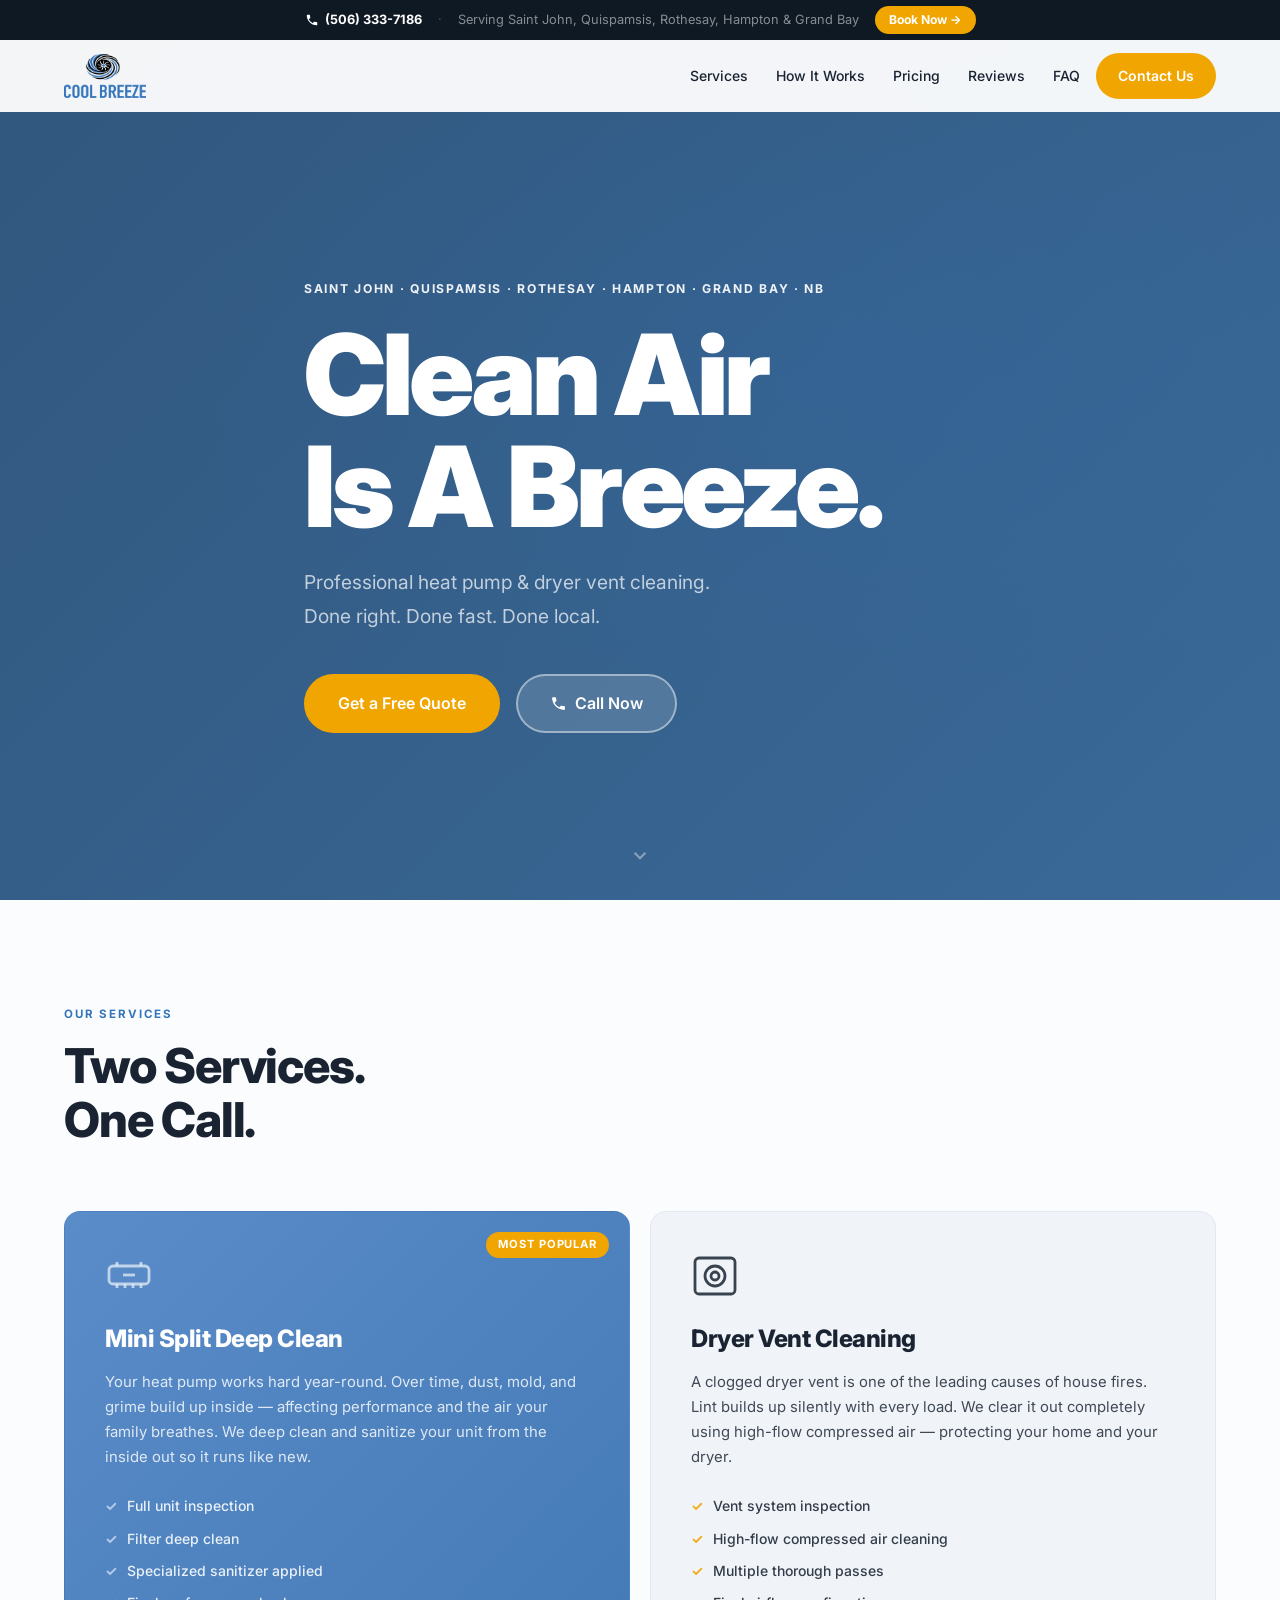
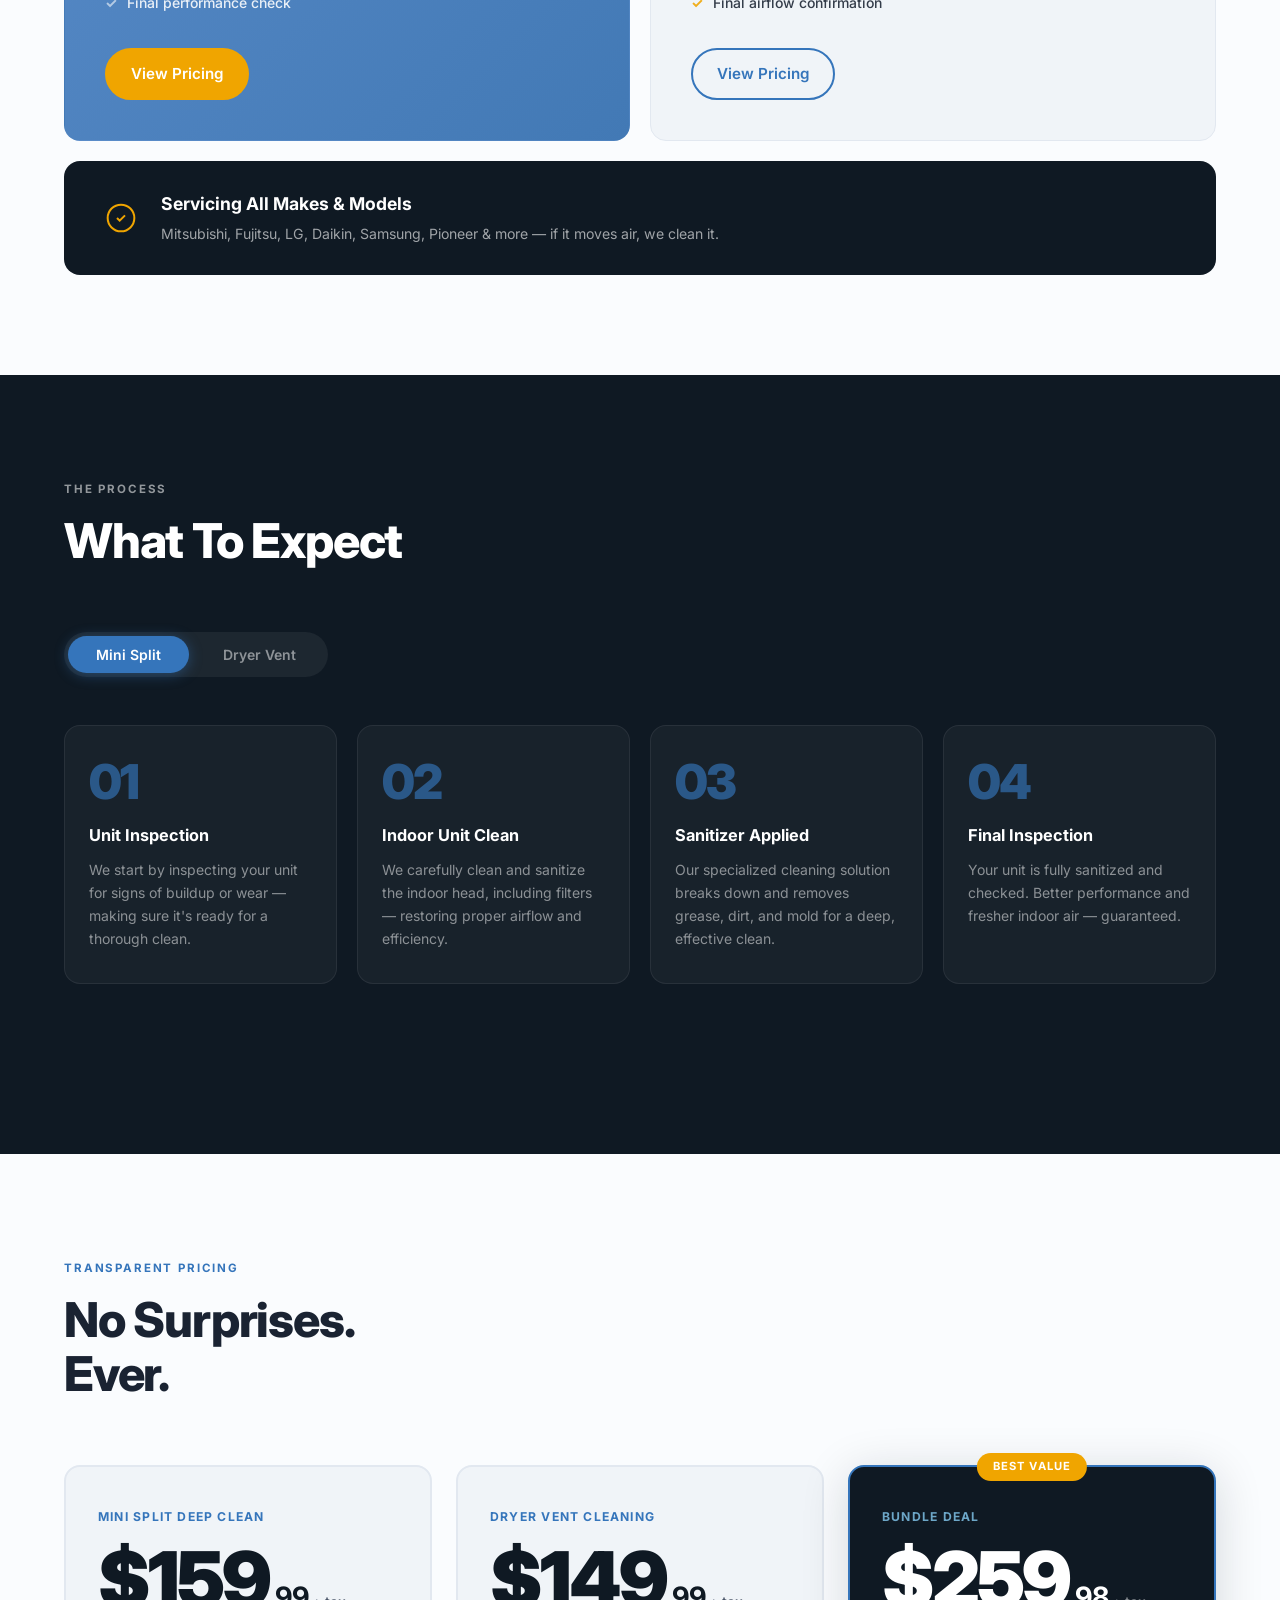
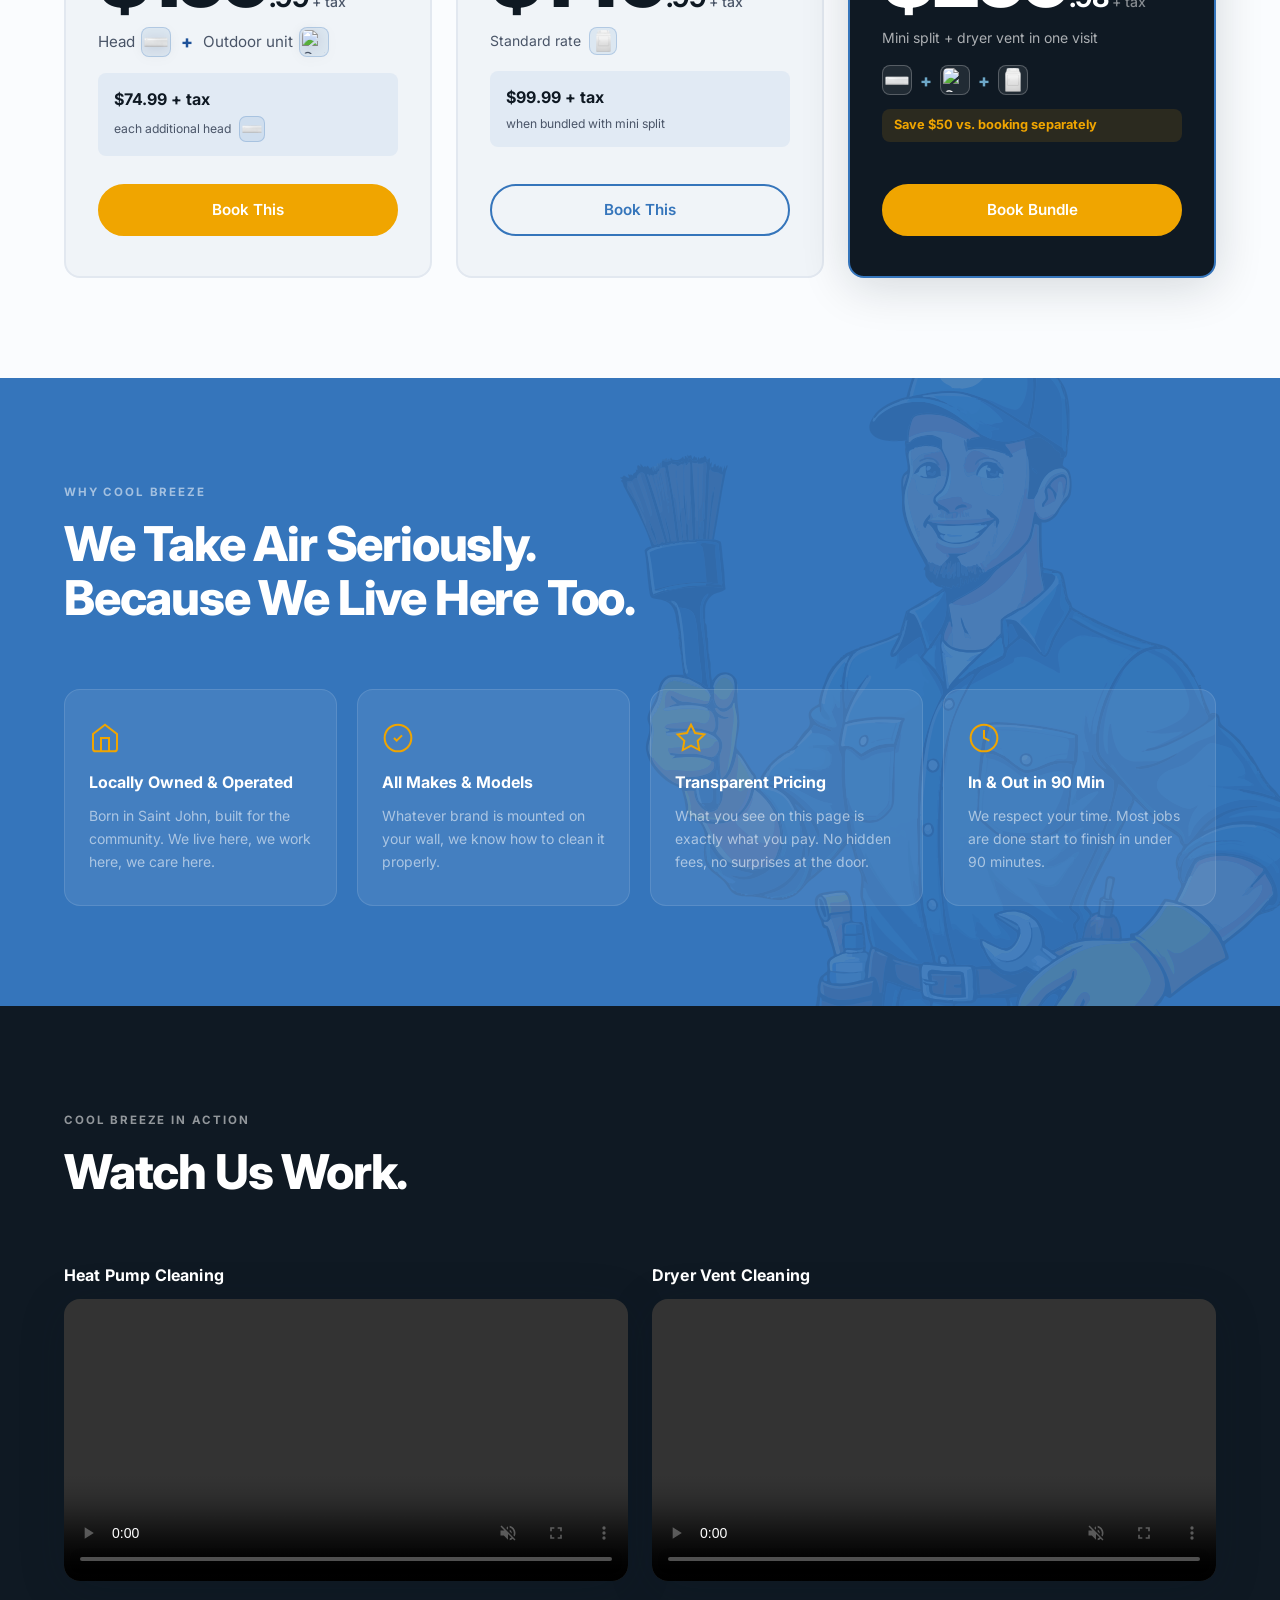
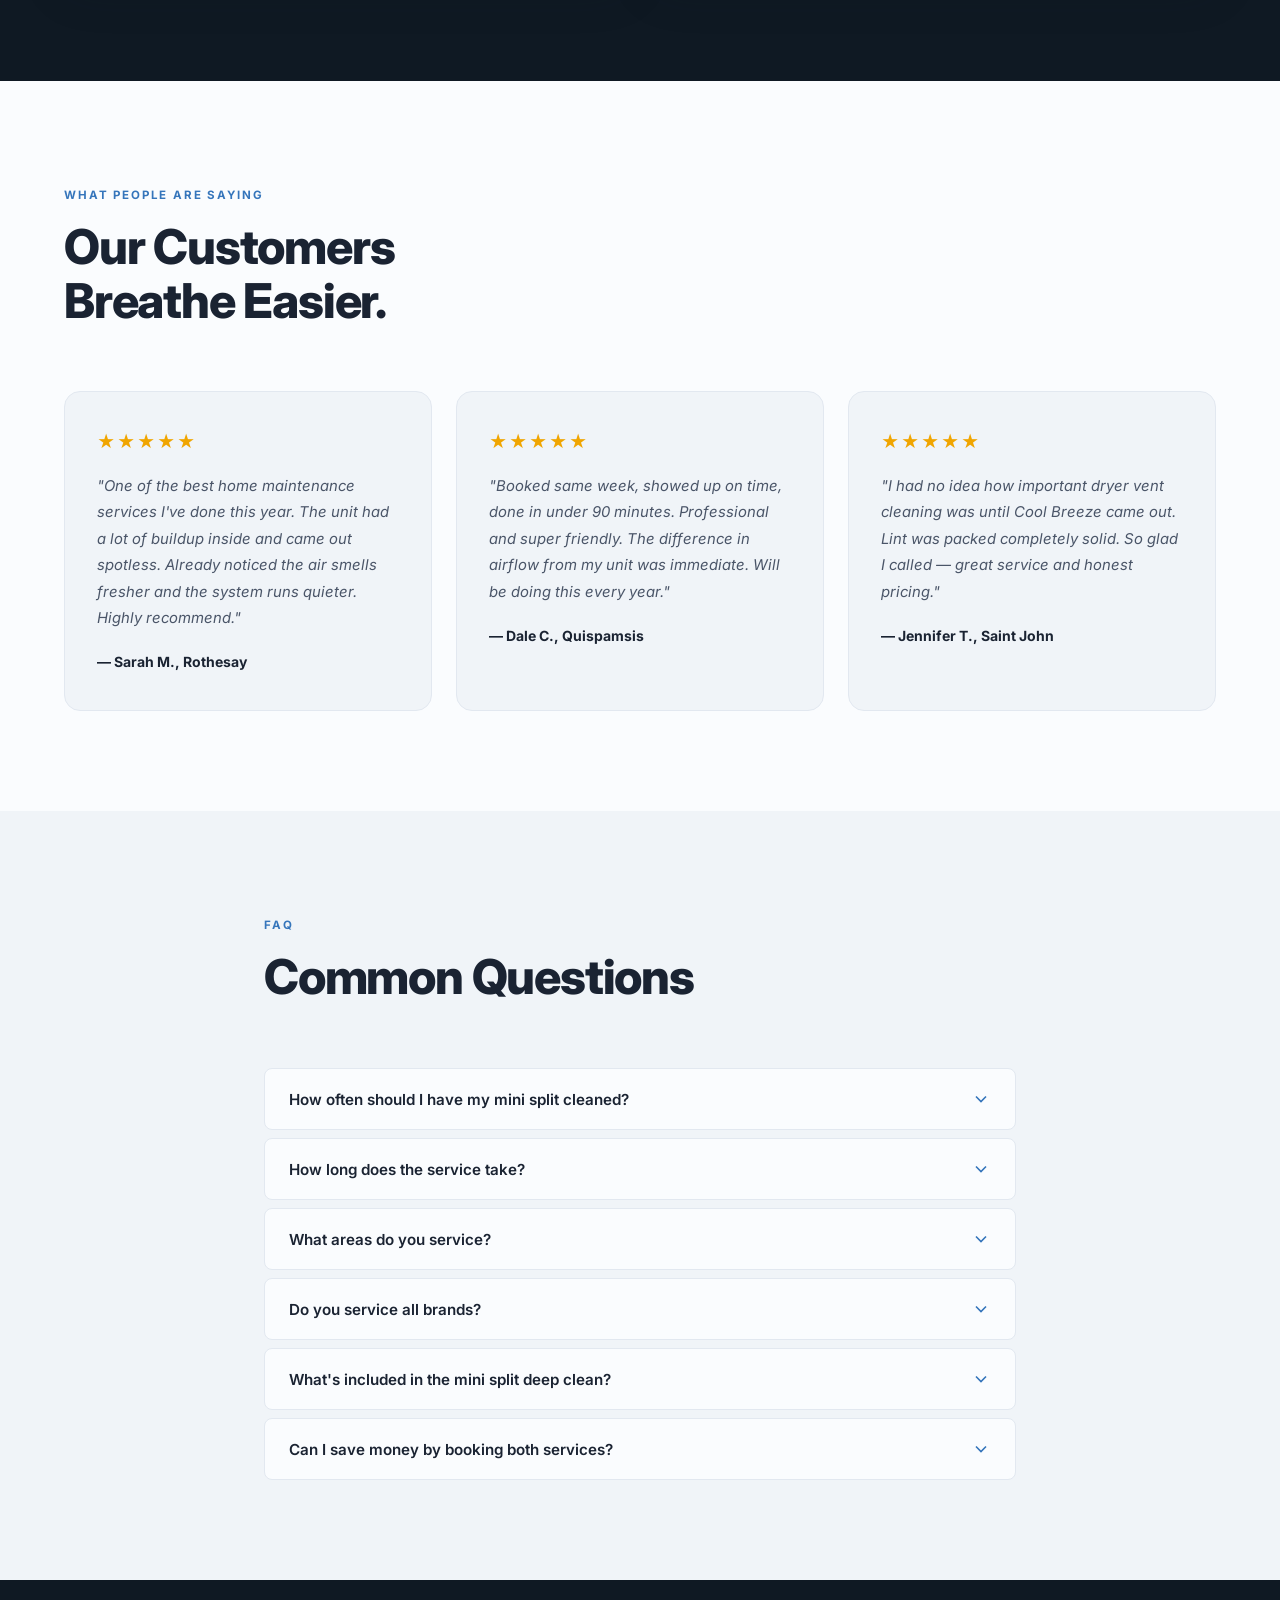
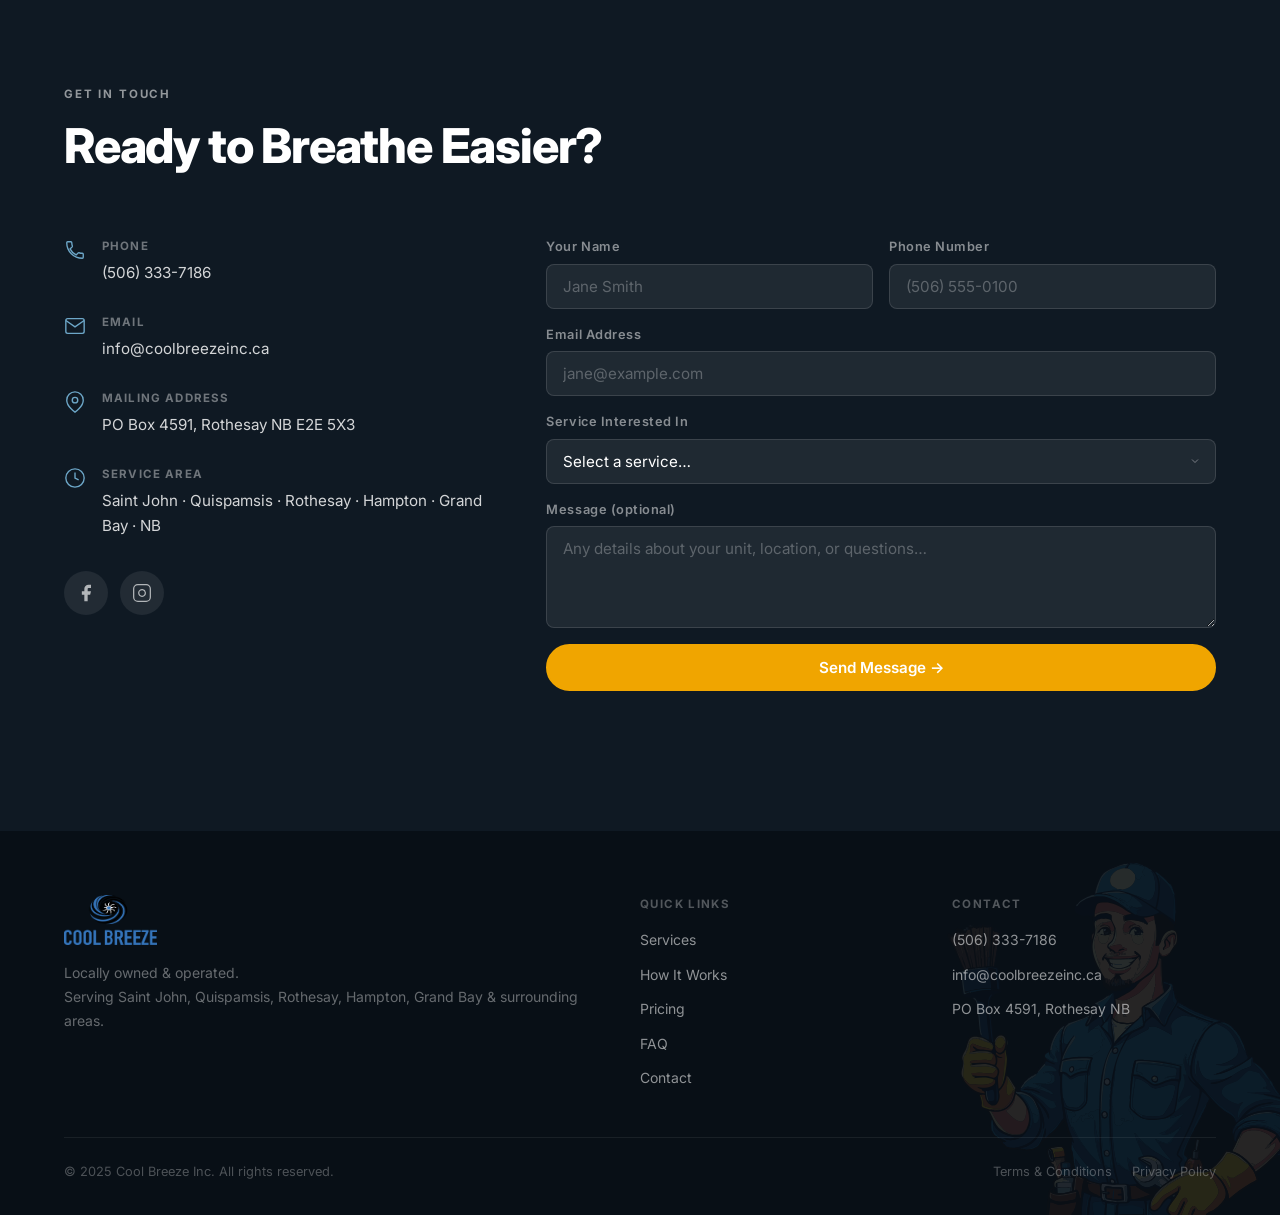
==== commit 69021920: "Update contact form to use live Formspree endpoint" ====
--- a/index.html
+++ b/index.html
@@ -514,7 +514,7 @@
           <form
             class="contact-form reveal"
             id="contact-form"
-            action="https://formspree.io/f/YOUR_FORM_ID"
+            action="https://formspree.io/f/mdapjjwv"
             method="POST"
             novalidate
           >
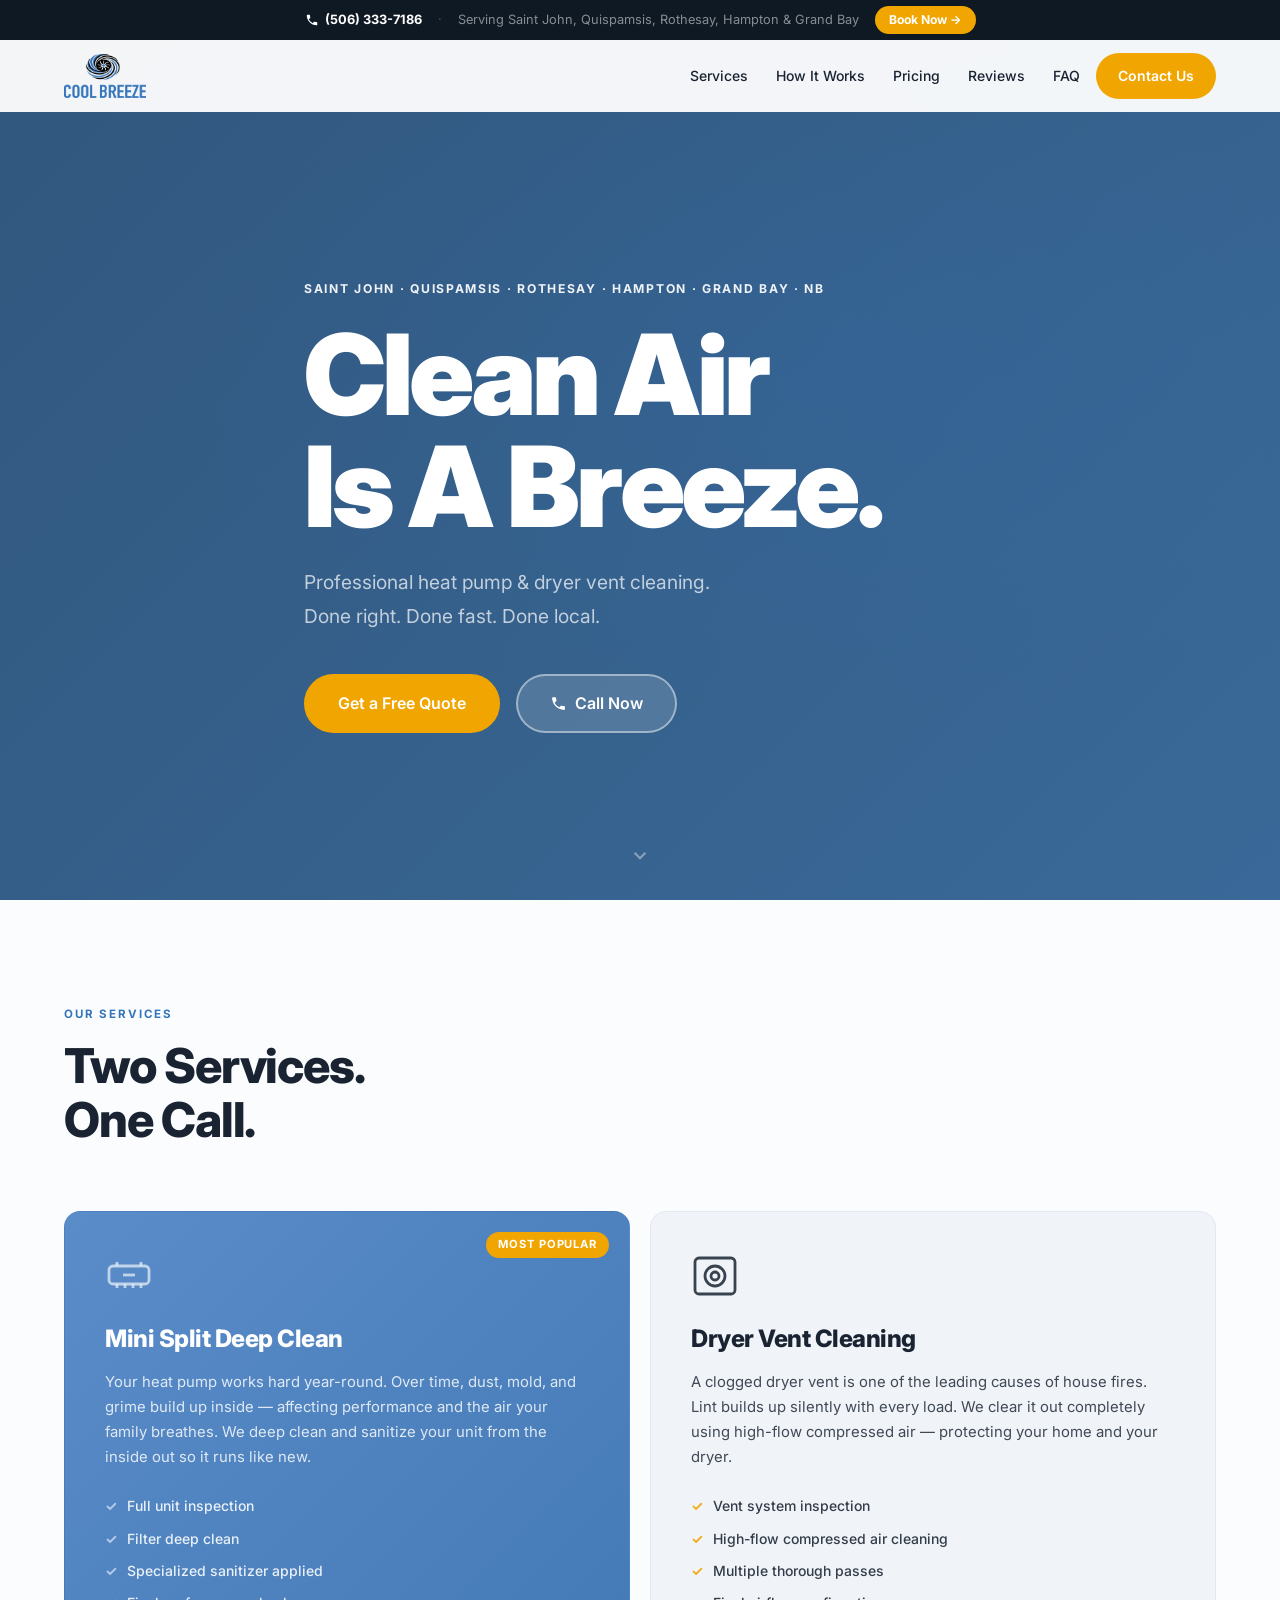
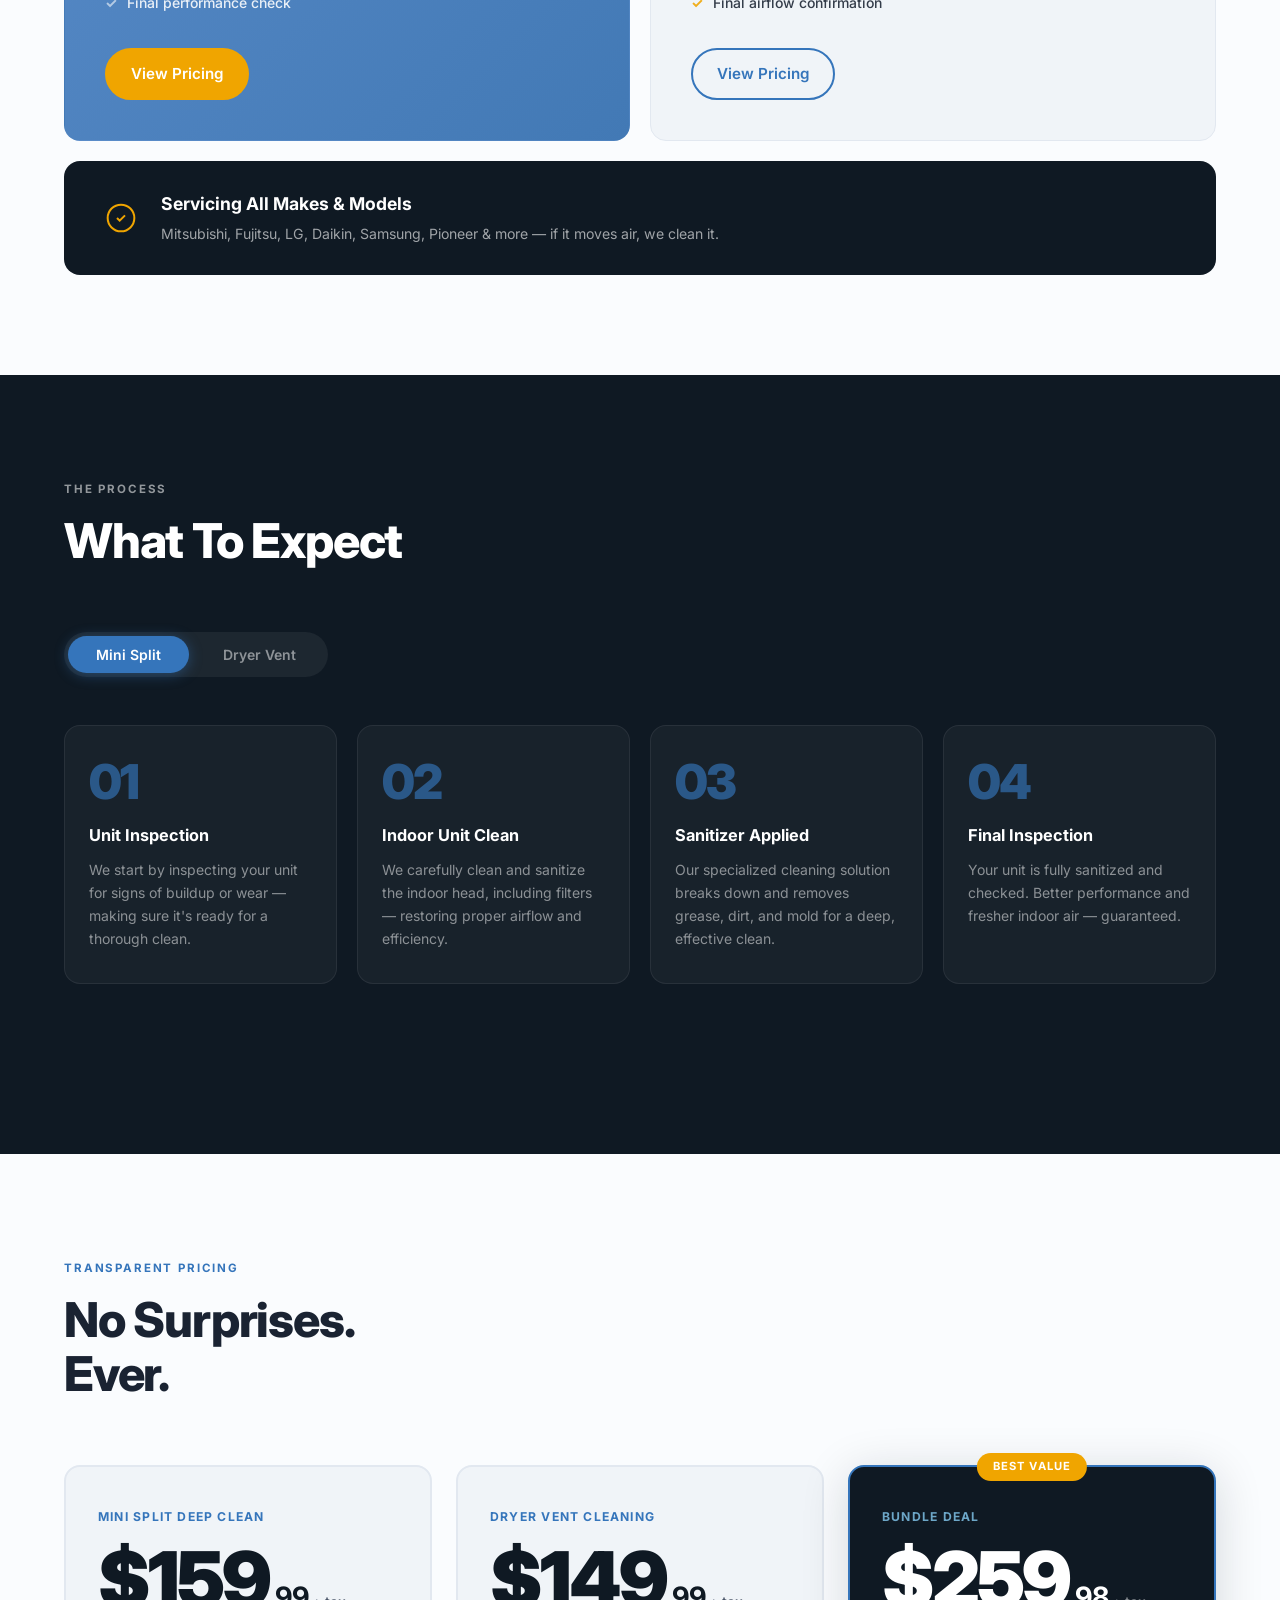
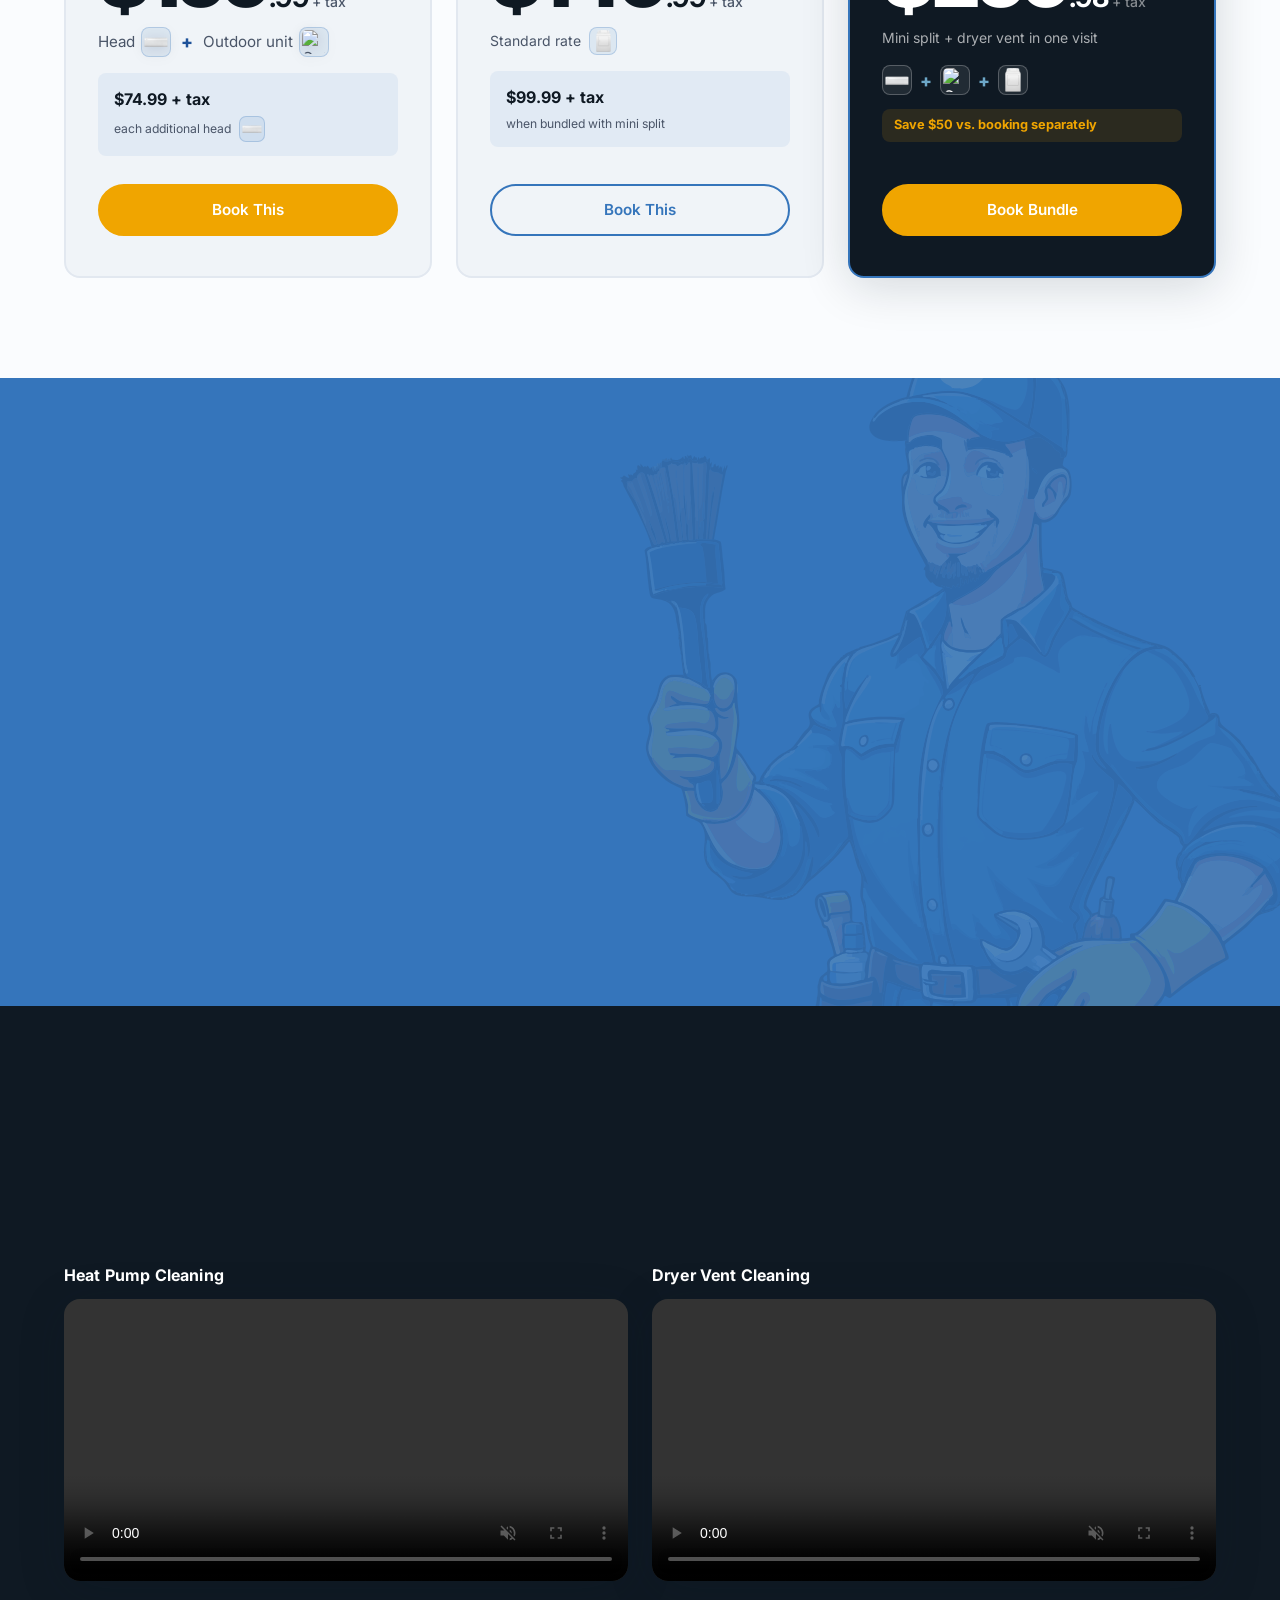
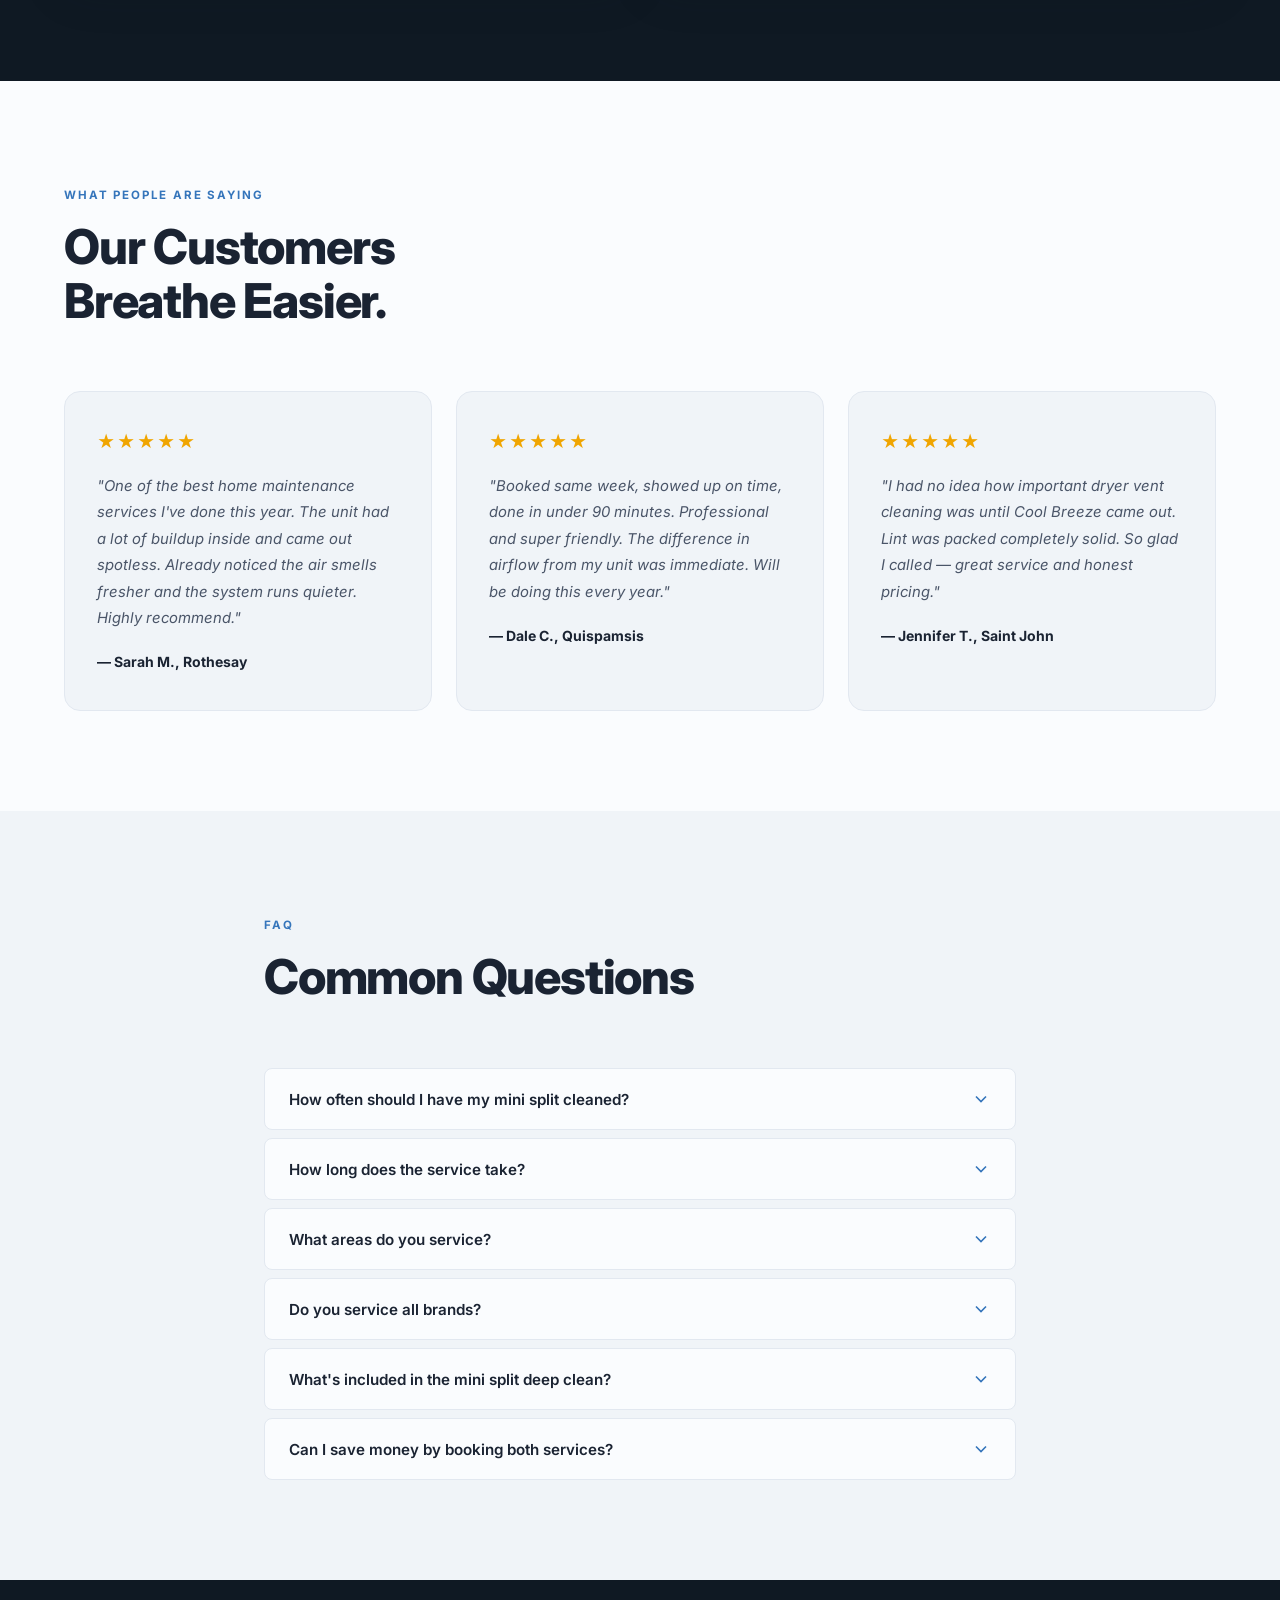
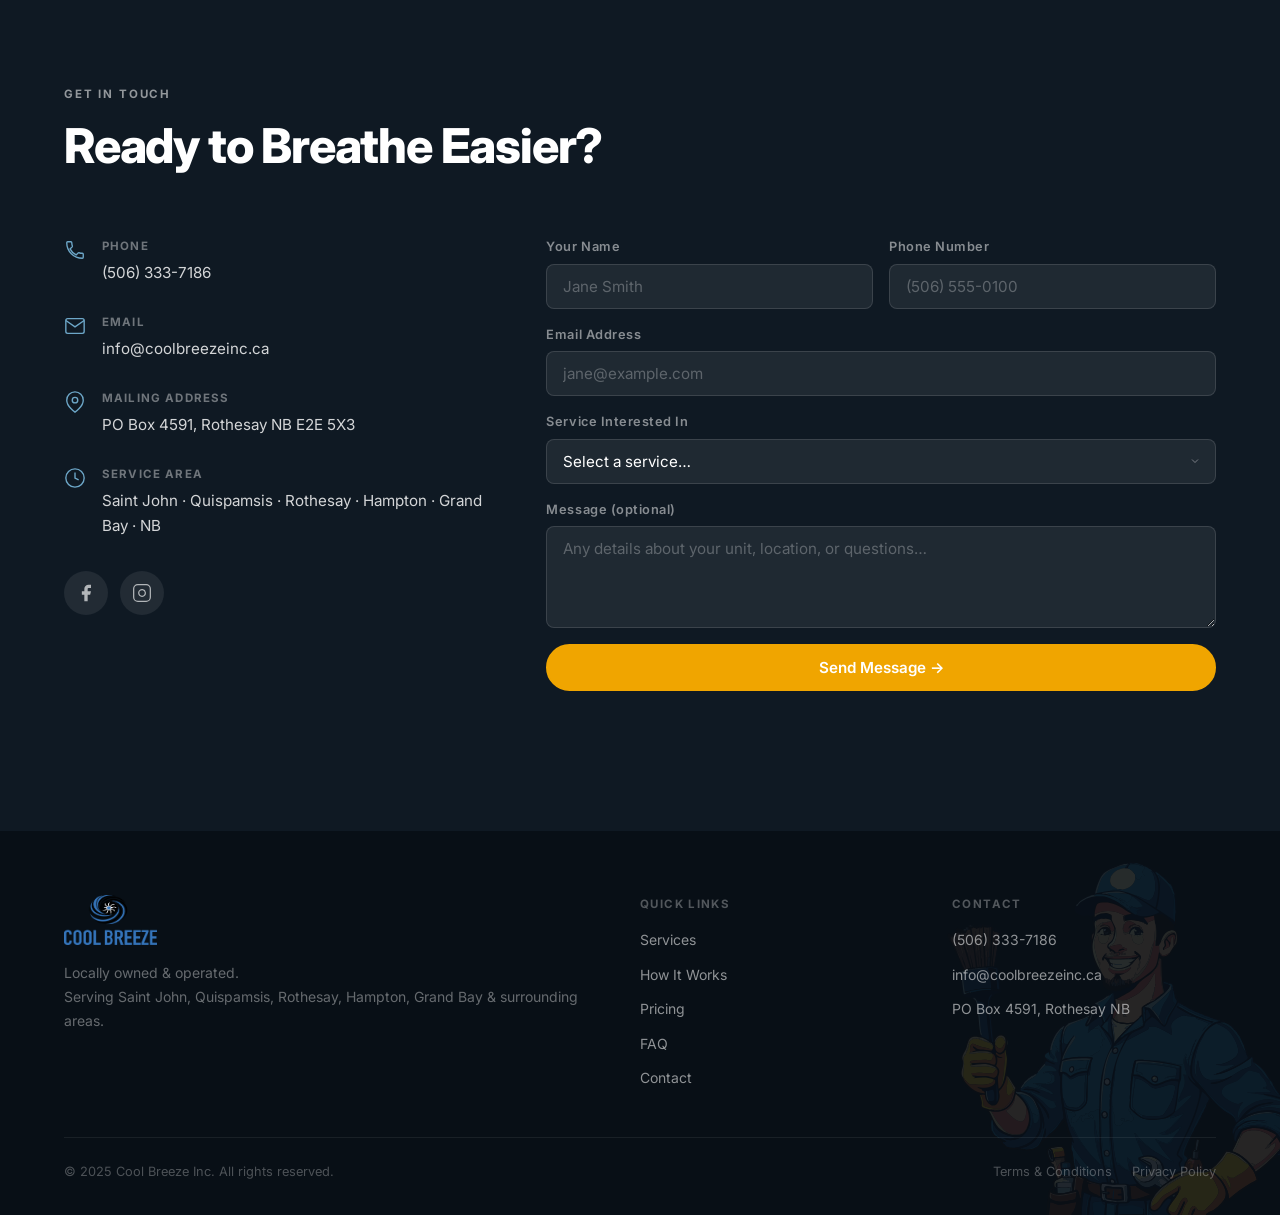
==== commit b4742b42: "Add SEO meta tags and Google Analytics with live Measurement ID" ====
--- a/index.html
+++ b/index.html
@@ -4,6 +4,25 @@
   <meta charset="UTF-8">
   <meta name="viewport" content="width=device-width, initial-scale=1.0">
   <meta name="description" content="Professional mini split heat pump and dryer vent cleaning in Saint John, Quispamsis, Rothesay, Hampton, Grand Bay and surrounding NB areas. Locally owned. Transparent pricing. Call (506) 333-7186.">
+  <!-- SEO: Open Graph & Twitter Card -->
+  <meta property="og:title" content="Cool Breeze Inc. | Heat Pump & Dryer Vent Cleaning | Saint John NB">
+  <meta property="og:description" content="Professional mini split heat pump and dryer vent cleaning in Saint John, Quispamsis, Rothesay, Hampton, Grand Bay and surrounding NB areas. Locally owned. Transparent pricing.">
+  <meta property="og:type" content="website">
+  <meta property="og:url" content="https://coolbreezeinc.ca/">
+  <meta property="og:image" content="https://coolbreezeinc.ca/assets/branding/logo-and-title.png">
+  <meta name="twitter:card" content="summary_large_image">
+  <meta name="twitter:title" content="Cool Breeze Inc. | Heat Pump & Dryer Vent Cleaning | Saint John NB">
+  <meta name="twitter:description" content="Professional mini split heat pump and dryer vent cleaning in Saint John, Quispamsis, Rothesay, Hampton, Grand Bay and surrounding NB areas. Locally owned. Transparent pricing.">
+  <meta name="twitter:image" content="https://coolbreezeinc.ca/assets/branding/logo-and-title.png">
+
+  <!-- Google Analytics -->
+  <script async src="https://www.googletagmanager.com/gtag/js?id=G-WMR8ZNRXXN"></script>
+  <script>
+    window.dataLayer = window.dataLayer || [];
+    function gtag(){dataLayer.push(arguments);}
+    gtag('js', new Date());
+    gtag('config', 'G-WMR8ZNRXXN');
+  </script>
   <title>Cool Breeze Inc. | Heat Pump &amp; Dryer Vent Cleaning | Saint John NB</title>
   <link rel="icon" type="image/png" href="assets/branding/favicon.png">
   <link rel="preconnect" href="https://fonts.googleapis.com">
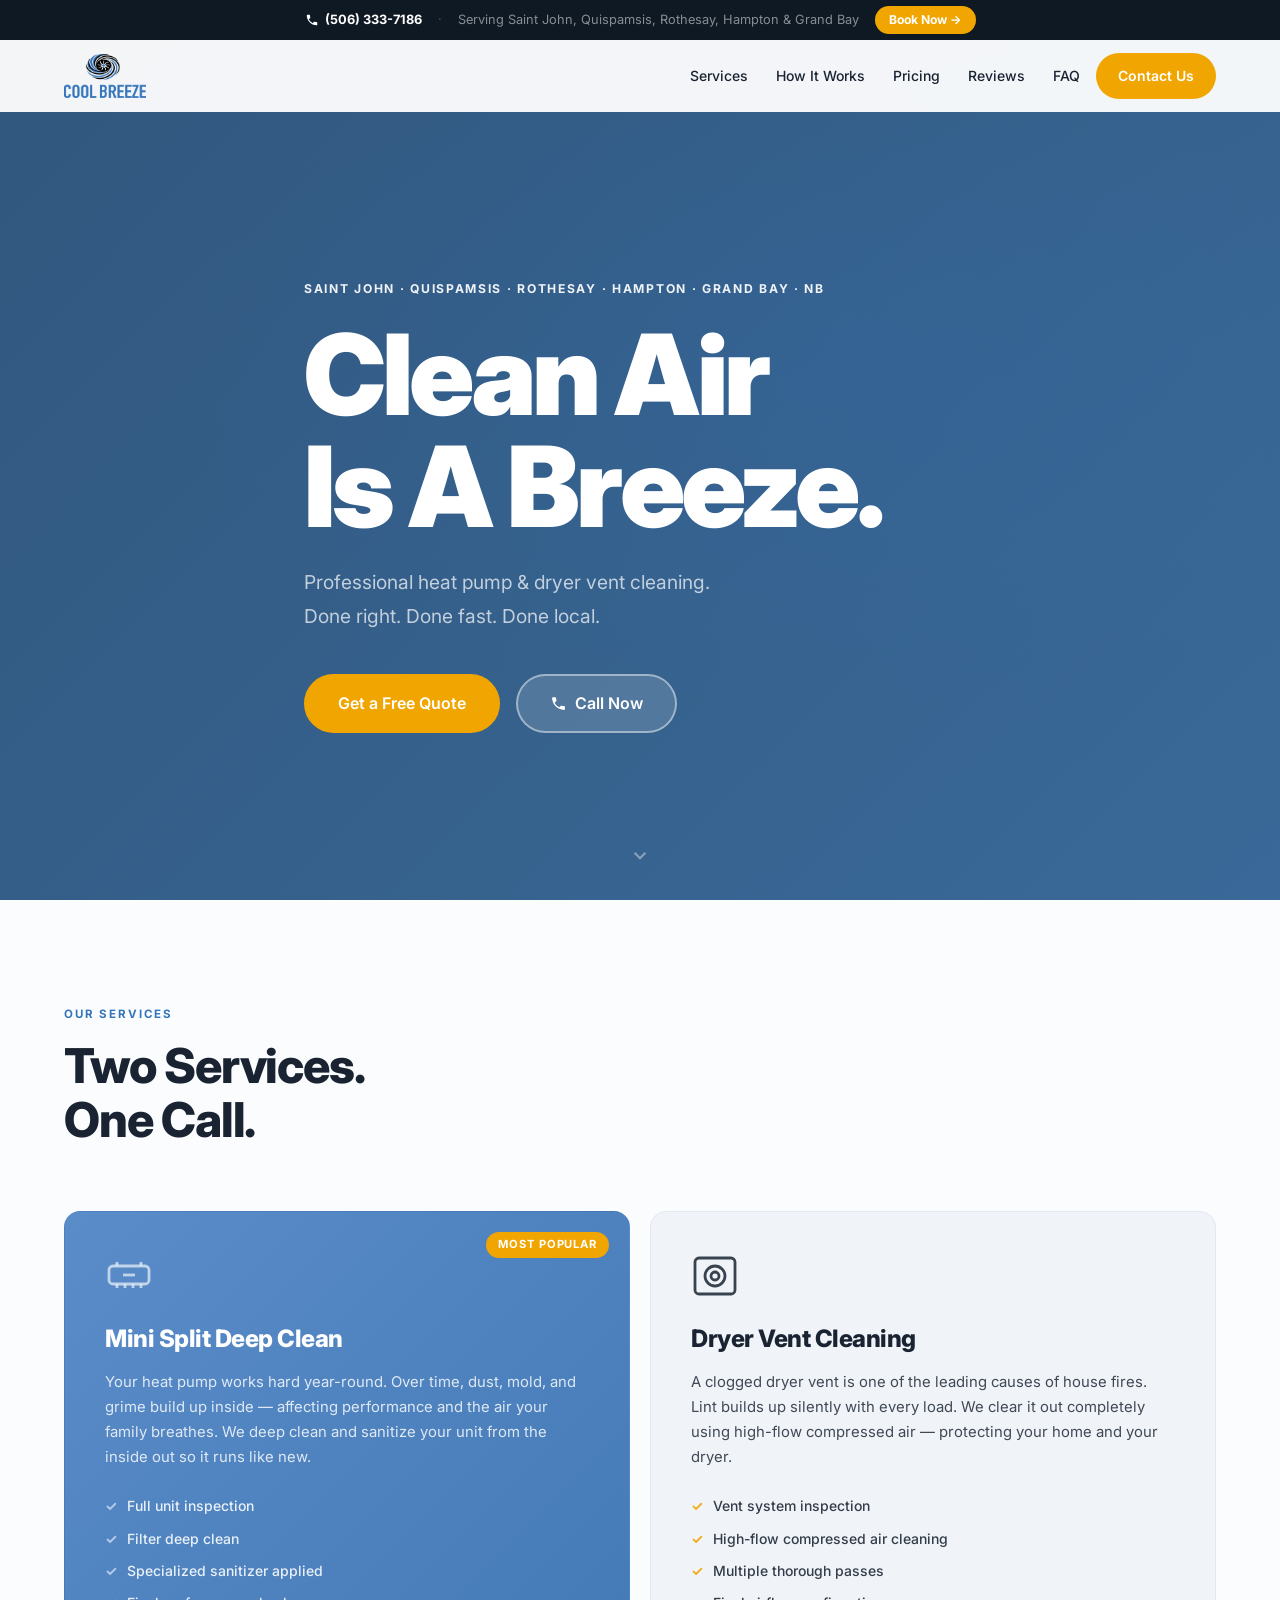
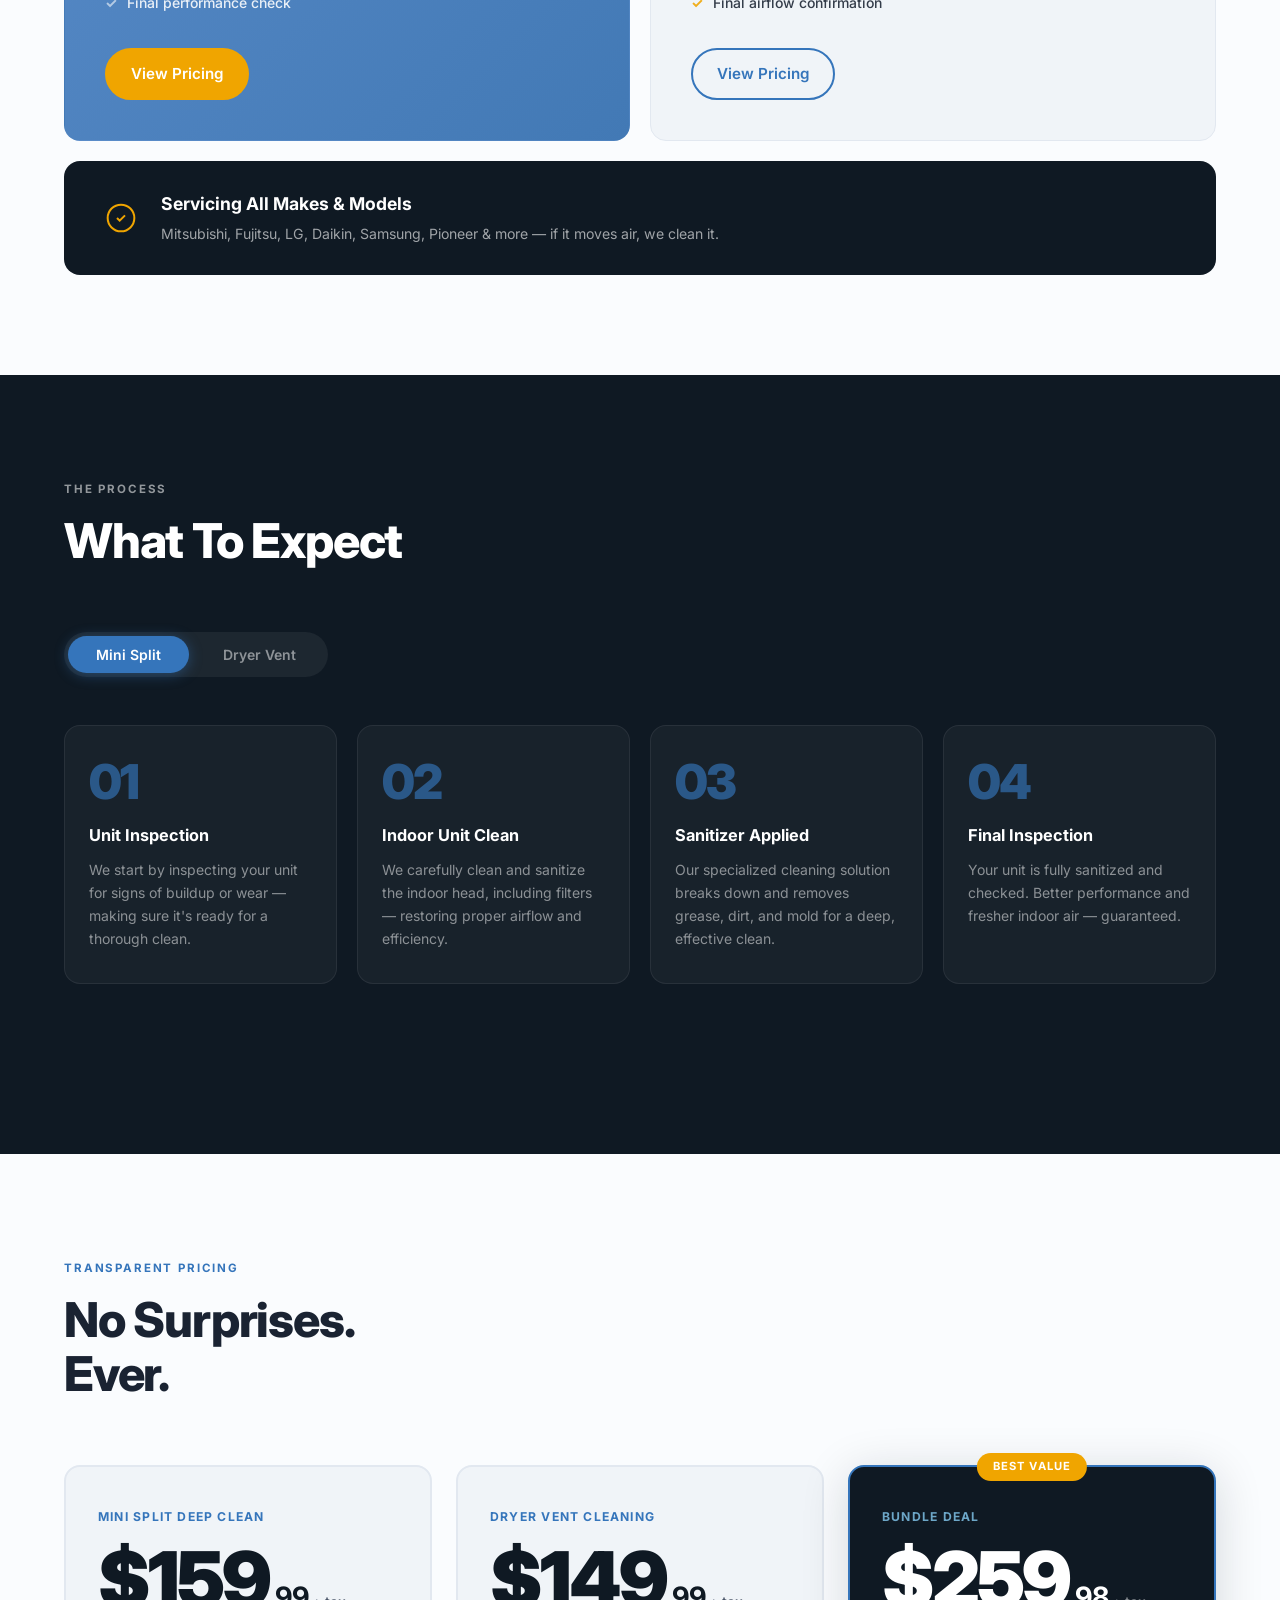
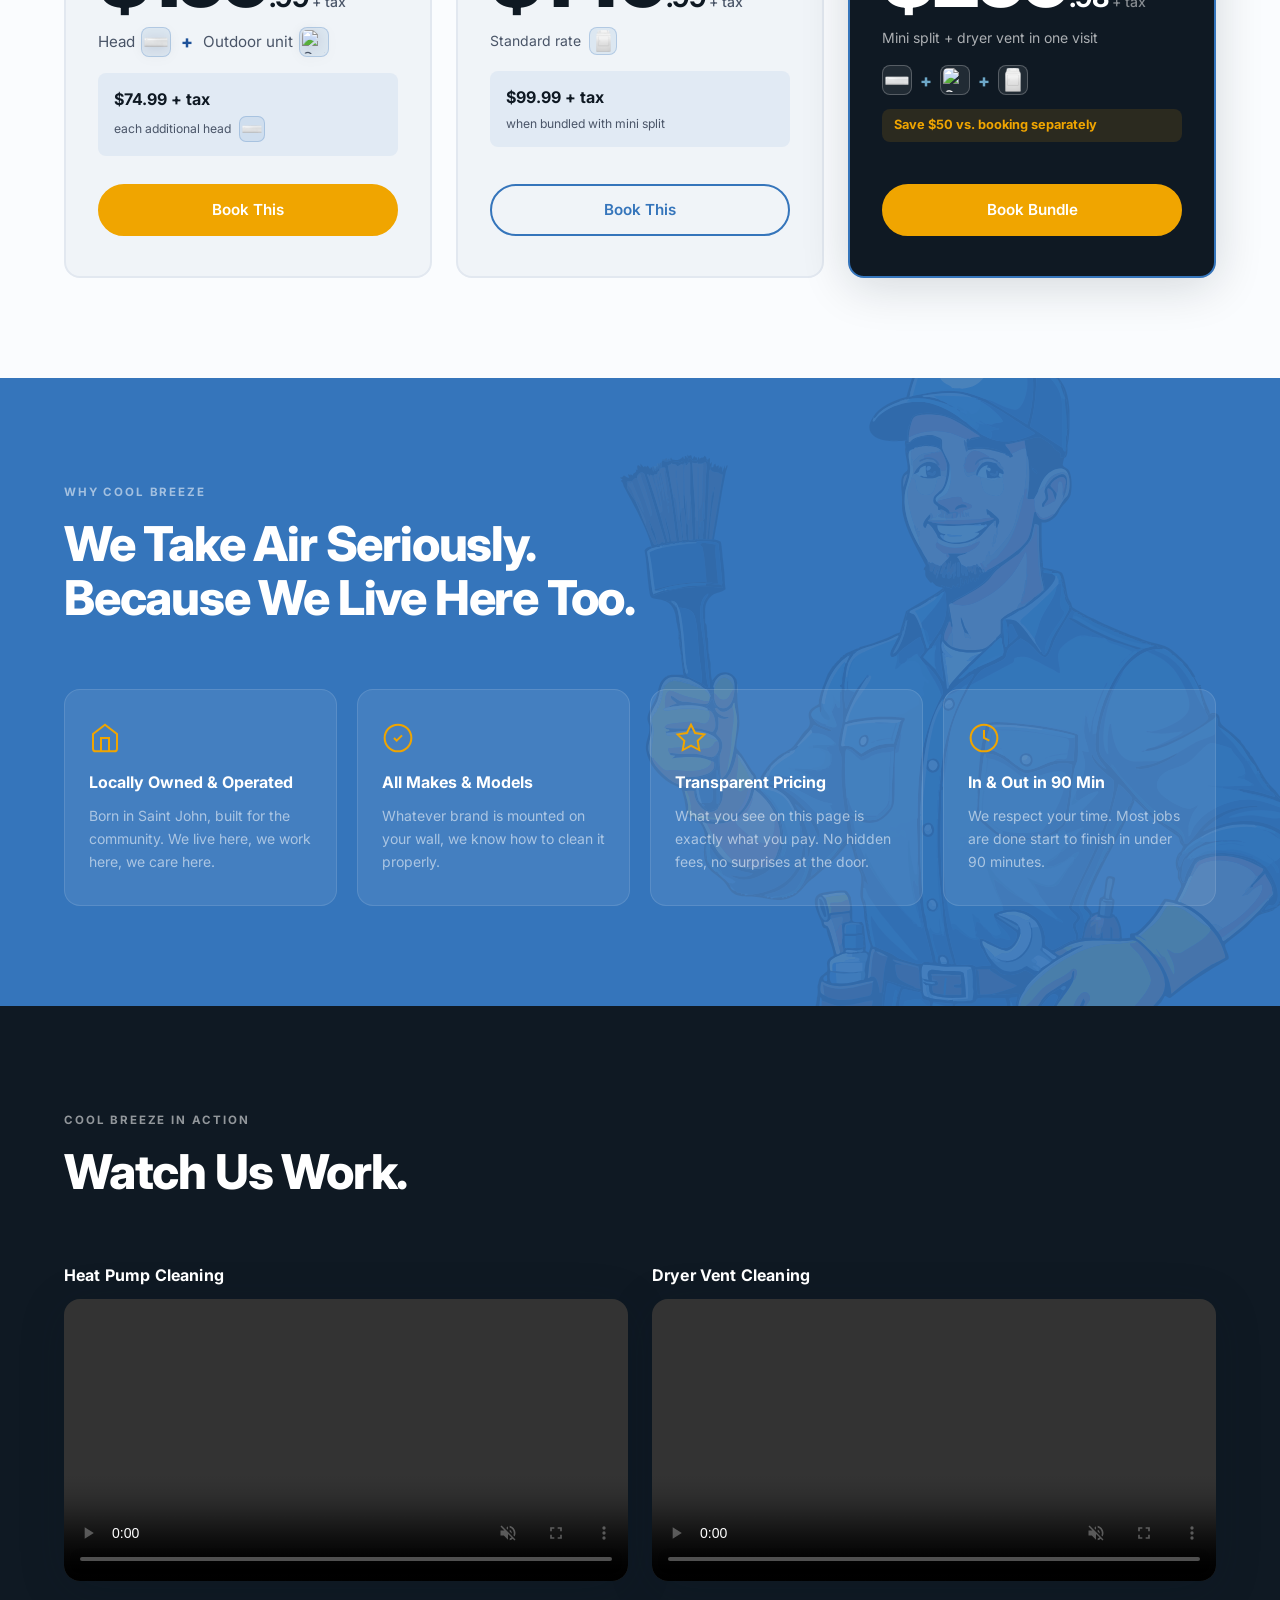
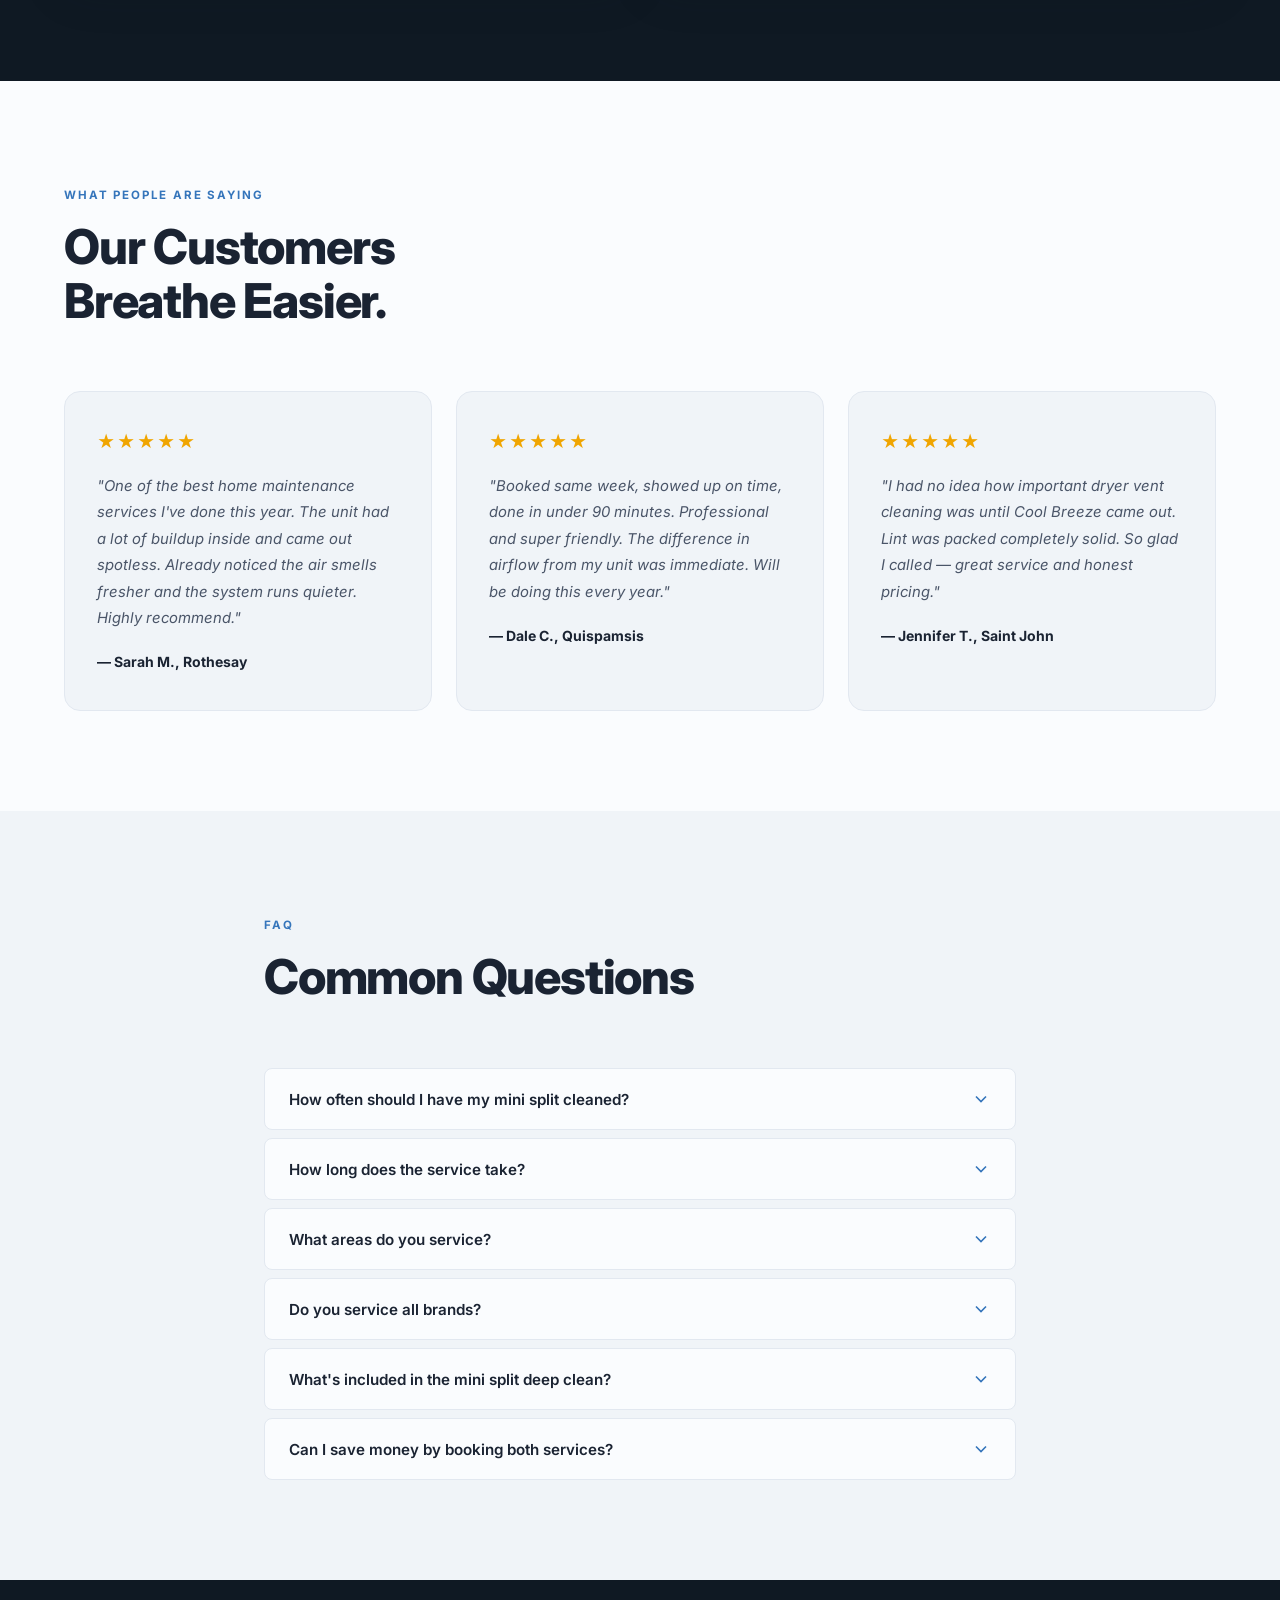
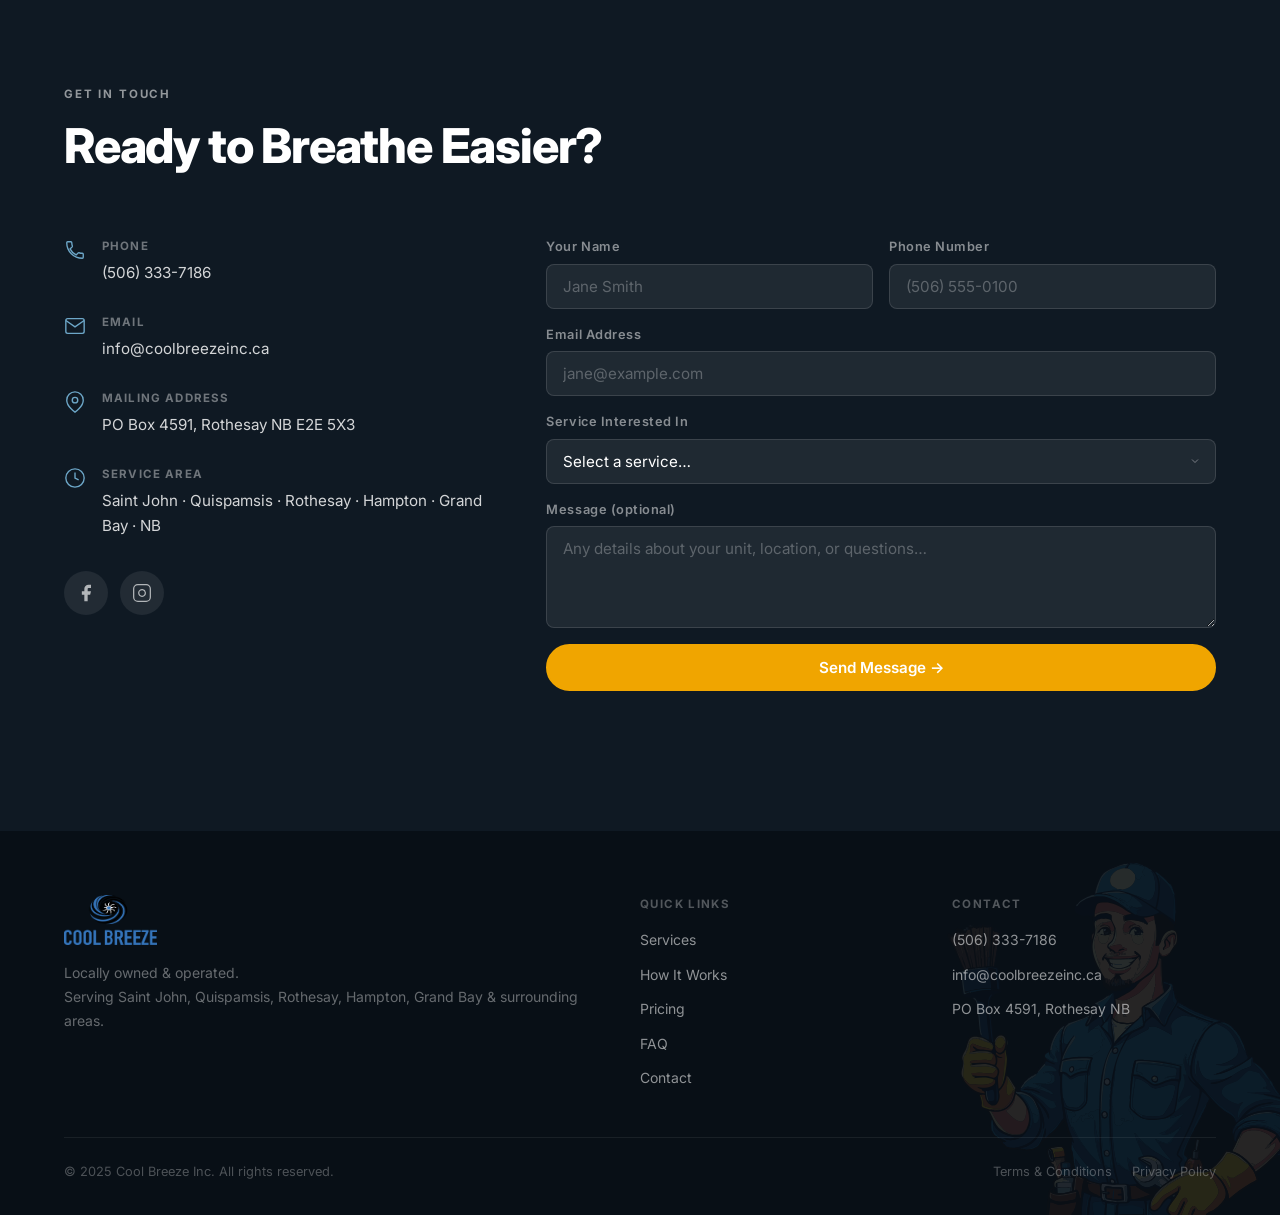
==== commit 9e26f681: "Add sitemap, robots.txt, structured data, and SEO keywords for local search" ====
--- a/index.html
+++ b/index.html
@@ -14,6 +14,43 @@
   <meta name="twitter:title" content="Cool Breeze Inc. | Heat Pump & Dryer Vent Cleaning | Saint John NB">
   <meta name="twitter:description" content="Professional mini split heat pump and dryer vent cleaning in Saint John, Quispamsis, Rothesay, Hampton, Grand Bay and surrounding NB areas. Locally owned. Transparent pricing.">
   <meta name="twitter:image" content="https://coolbreezeinc.ca/assets/branding/logo-and-title.png">
+  <meta name="keywords" content="heat pump cleaning, mini split cleaning, dryer vent cleaning, Saint John, Quispamsis, Rothesay, Hampton, Grand Bay, New Brunswick, NB, HVAC cleaning, ductless cleaning">
+  <link rel="canonical" href="https://coolbreezeinc.ca/">
+
+  <!-- LocalBusiness Structured Data (Schema.org) -->
+  <script type="application/ld+json">
+  {
+    "@context": "https://schema.org",
+    "@type": "LocalBusiness",
+    "name": "Cool Breeze Inc.",
+    "description": "Professional mini split heat pump and dryer vent cleaning in Saint John, Quispamsis, Rothesay, Hampton, Grand Bay and surrounding NB areas.",
+    "url": "https://coolbreezeinc.ca/",
+    "telephone": "+1-506-333-7186",
+    "email": "info@coolbreezeinc.ca",
+    "address": {
+      "@type": "PostalAddress",
+      "postOfficeBoxNumber": "4591",
+      "addressLocality": "Rothesay",
+      "addressRegion": "NB",
+      "postalCode": "E2E 5X3",
+      "addressCountry": "CA"
+    },
+    "areaServed": [
+      {"@type": "City", "name": "Saint John"},
+      {"@type": "City", "name": "Quispamsis"},
+      {"@type": "City", "name": "Rothesay"},
+      {"@type": "City", "name": "Hampton"},
+      {"@type": "City", "name": "Grand Bay-Westfield"}
+    ],
+    "serviceType": ["Mini Split Heat Pump Cleaning", "Dryer Vent Cleaning"],
+    "priceRange": "$$",
+    "image": "https://coolbreezeinc.ca/assets/branding/logo-and-title.png",
+    "sameAs": [
+      "https://www.facebook.com/profile.php?id=61577363905104",
+      "https://www.instagram.com/coolbreeze_sj/"
+    ]
+  }
+  </script>
 
   <!-- Google Analytics -->
   <script async src="https://www.googletagmanager.com/gtag/js?id=G-WMR8ZNRXXN"></script>
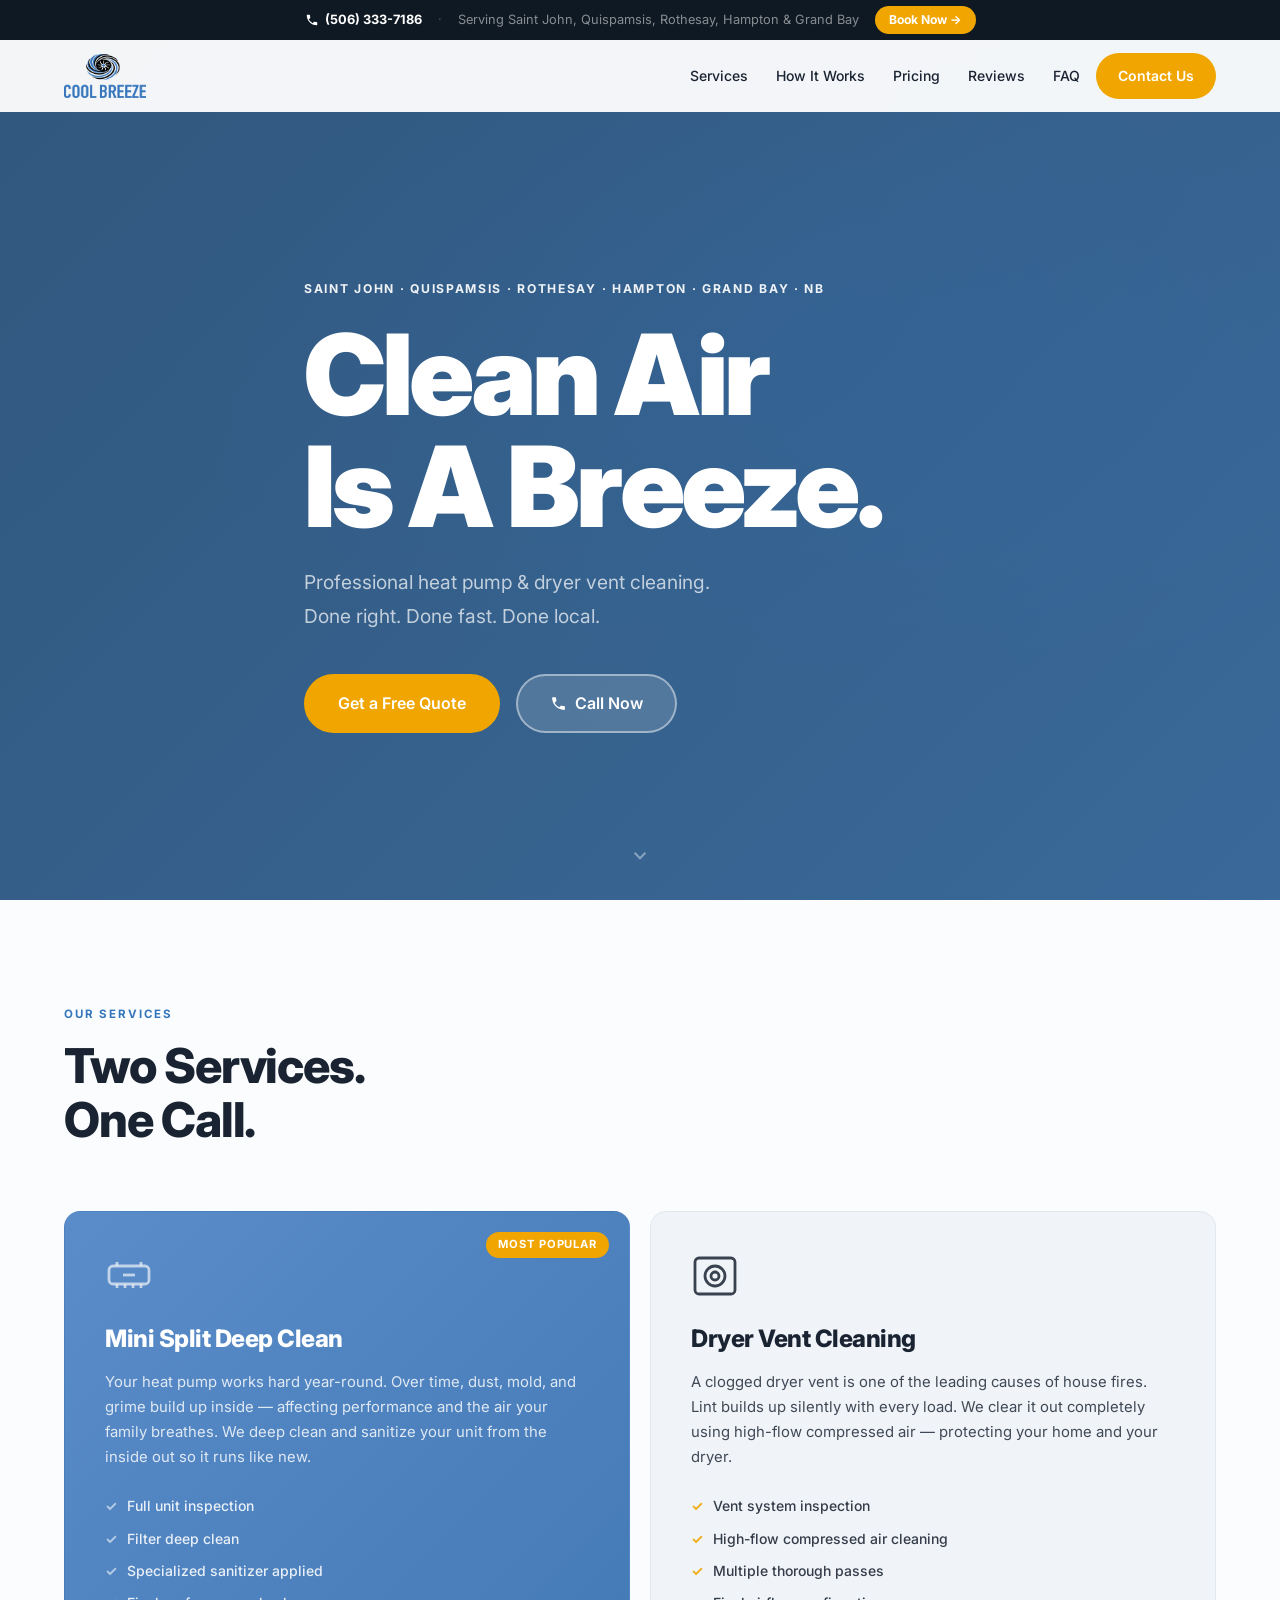
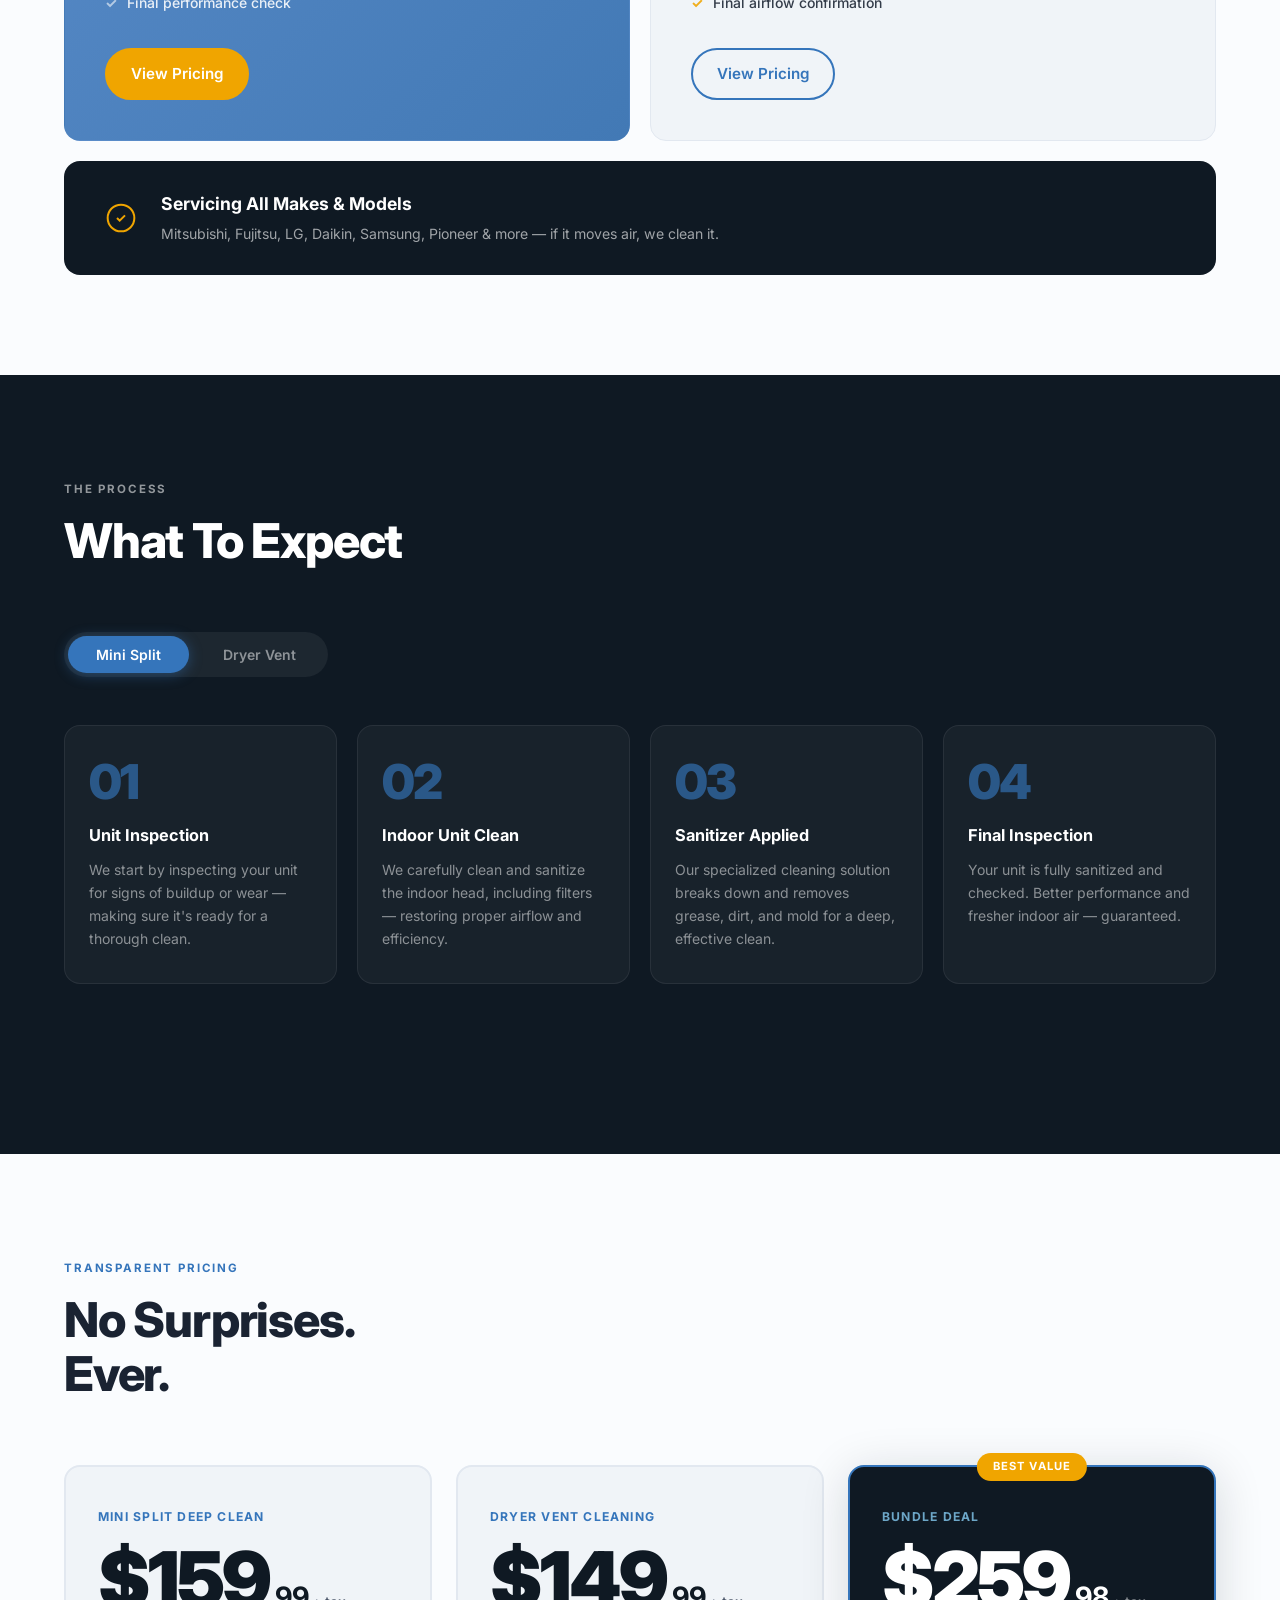
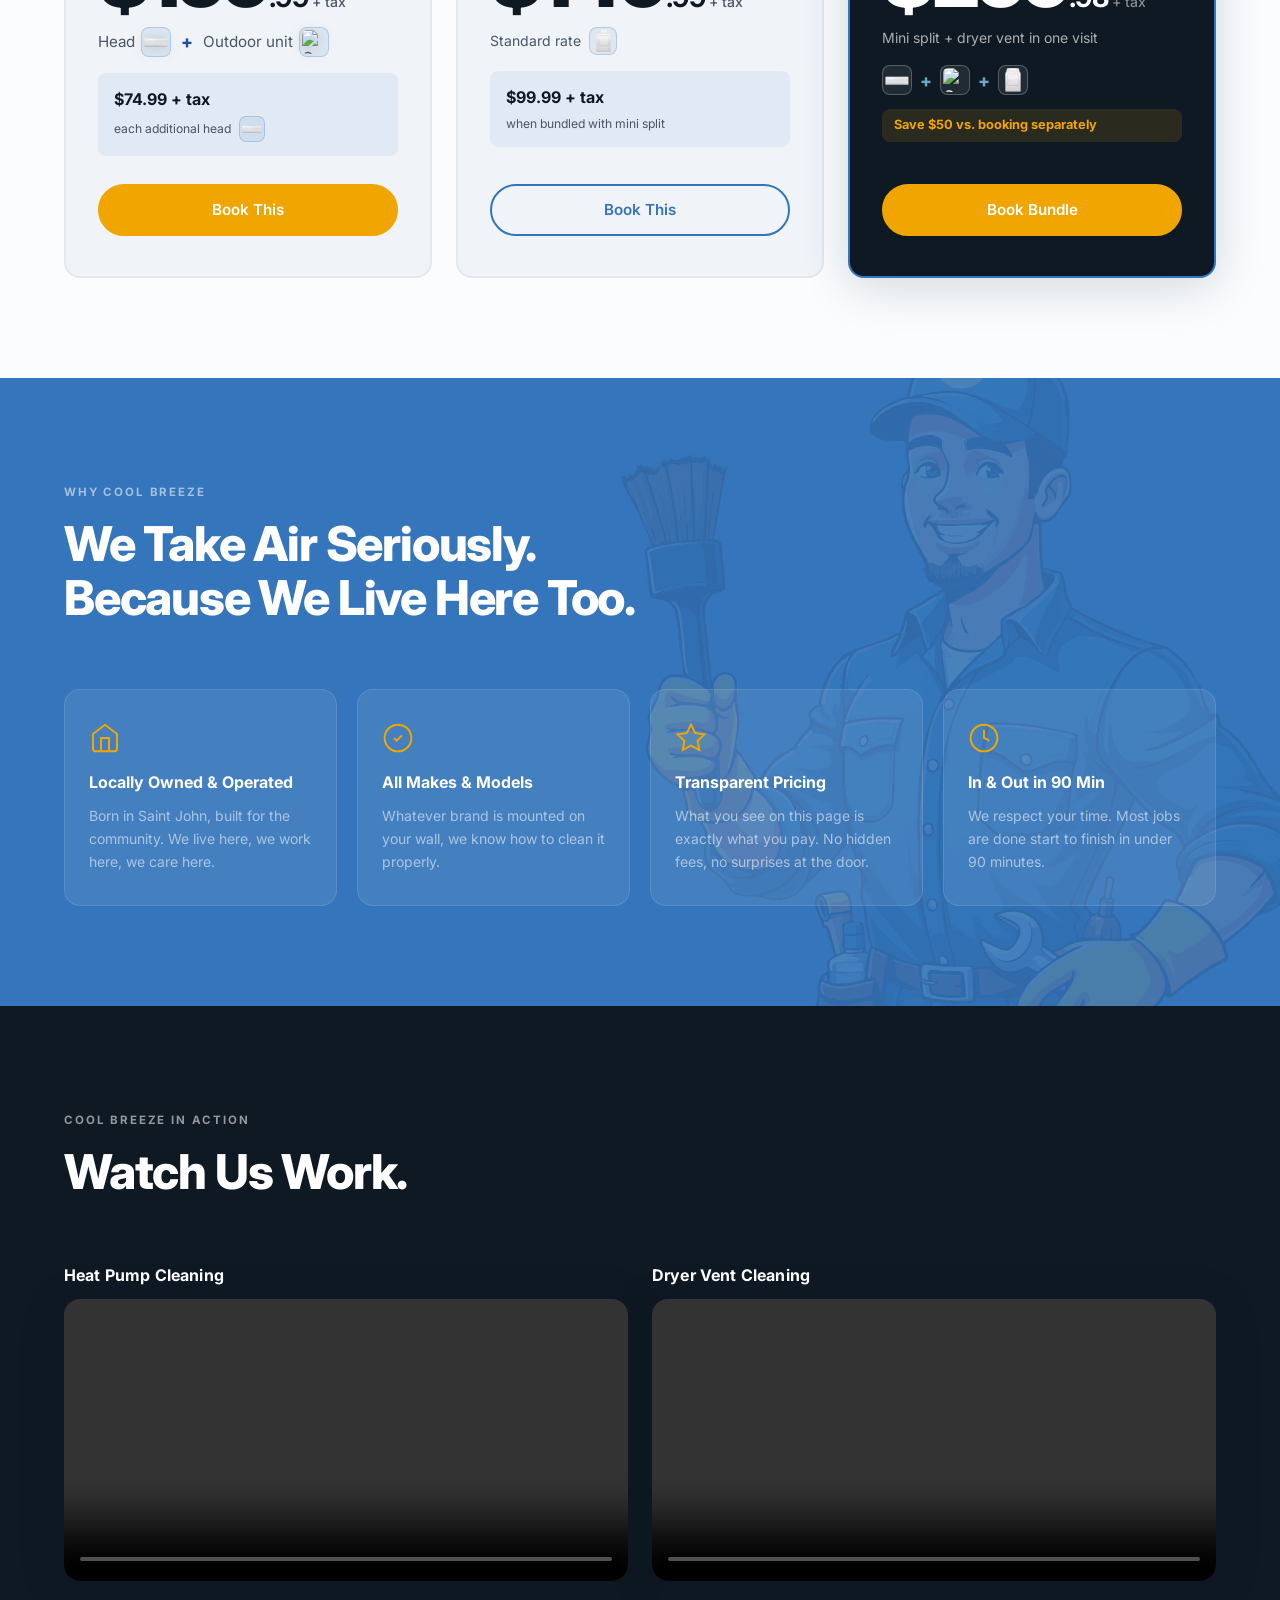
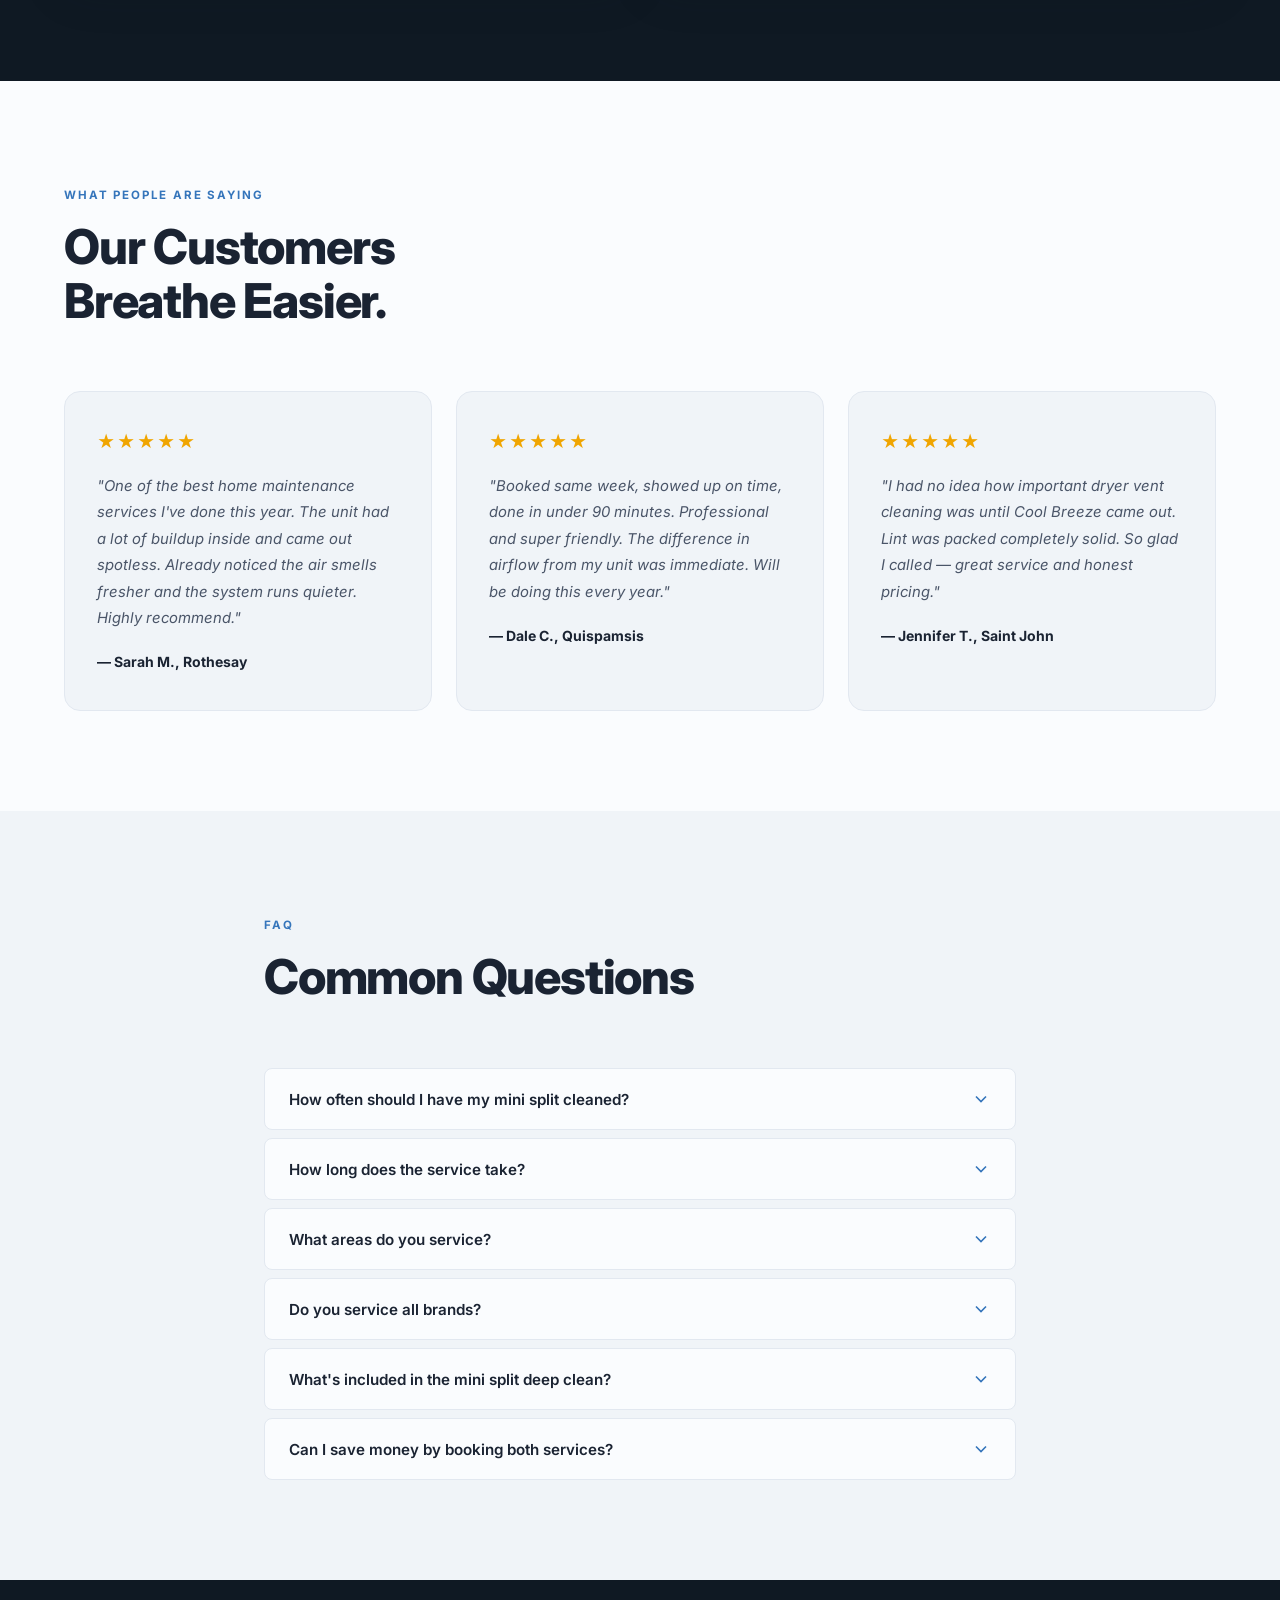
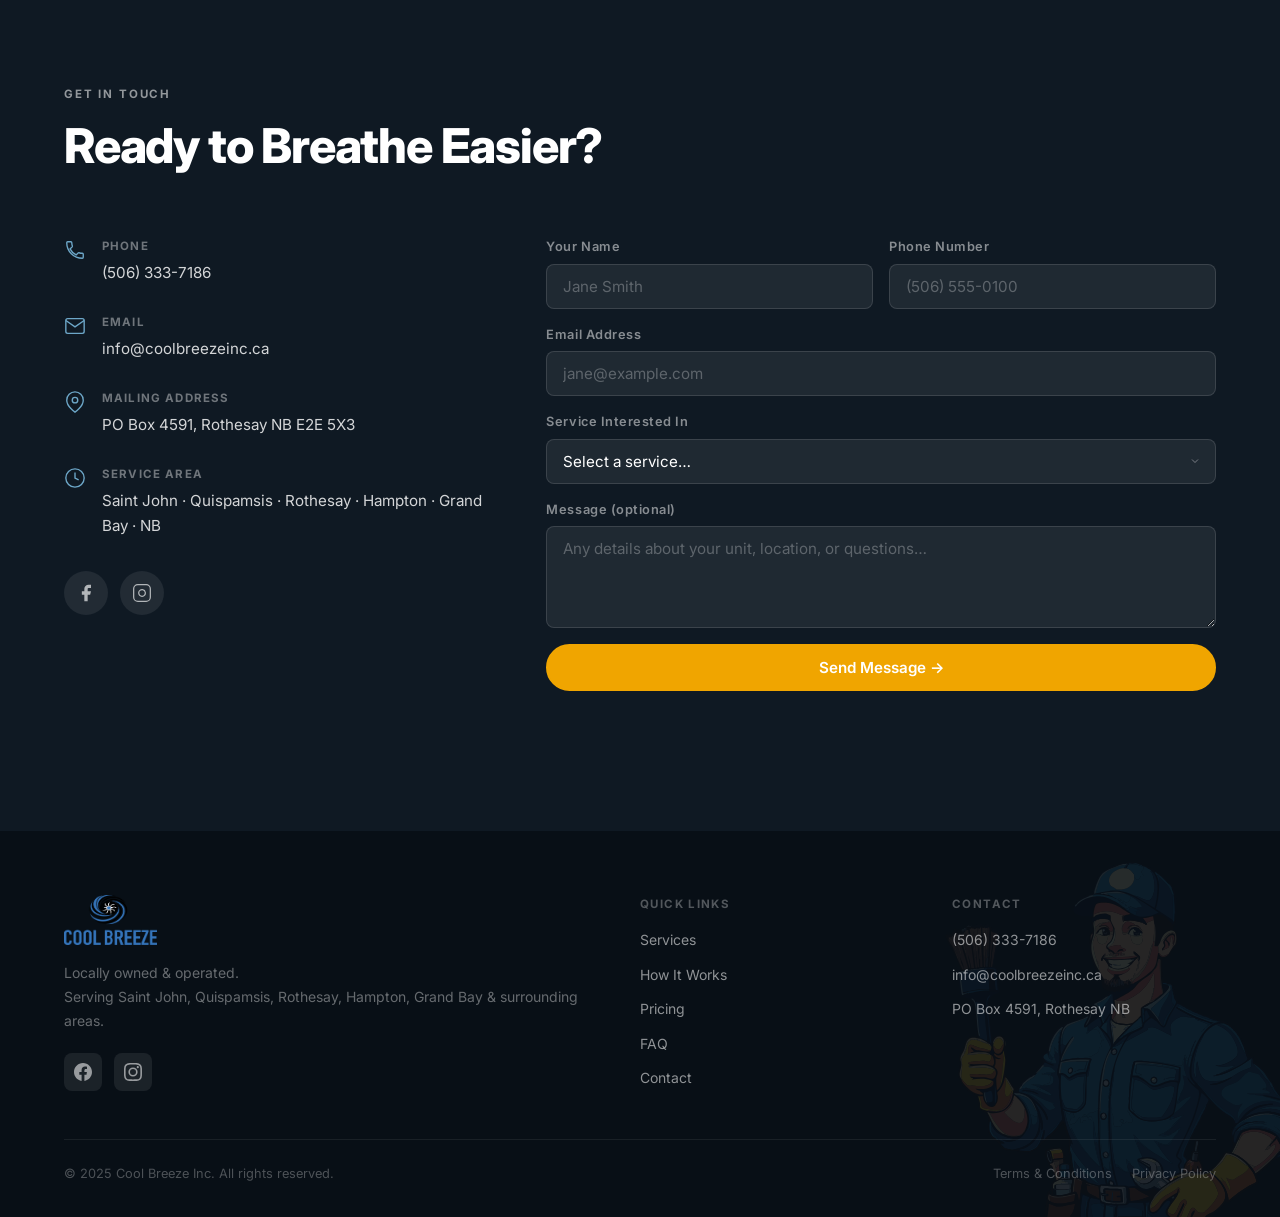
==== commit c364ec15: "feat: add Facebook and Instagram social icons to footer" ====
--- a/index.html
+++ b/index.html
@@ -622,6 +622,14 @@
         <div class="footer__brand">
           <img src="assets/branding/logo-and-title.png" alt="Cool Breeze Inc." height="50" style="margin-bottom:16px">
           <p>Locally owned &amp; operated.<br>Serving Saint John, Quispamsis, Rothesay, Hampton, Grand Bay &amp; surrounding areas.</p>
+          <div class="footer__social">
+            <a href="https://www.facebook.com/profile.php?id=61577363905104" target="_blank" rel="noopener noreferrer" aria-label="Cool Breeze Inc. on Facebook">
+              <svg xmlns="http://www.w3.org/2000/svg" viewBox="0 0 24 24" fill="currentColor" aria-hidden="true"><path d="M24 12.073c0-6.627-5.373-12-12-12s-12 5.373-12 12c0 5.99 4.388 10.954 10.125 11.854v-8.385H7.078v-3.47h3.047V9.43c0-3.007 1.792-4.669 4.533-4.669 1.312 0 2.686.235 2.686.235v2.953H15.83c-1.491 0-1.956.925-1.956 1.874v2.25h3.328l-.532 3.47h-2.796v8.385C19.612 23.027 24 18.062 24 12.073z"/></svg>
+            </a>
+            <a href="https://www.instagram.com/coolbreeze_sj/" target="_blank" rel="noopener noreferrer" aria-label="Cool Breeze Inc. on Instagram">
+              <svg xmlns="http://www.w3.org/2000/svg" viewBox="0 0 24 24" fill="currentColor" aria-hidden="true"><path d="M12 2.163c3.204 0 3.584.012 4.85.07 3.252.148 4.771 1.691 4.919 4.919.058 1.265.069 1.645.069 4.849 0 3.205-.012 3.584-.069 4.849-.149 3.225-1.664 4.771-4.919 4.919-1.266.058-1.644.07-4.85.07-3.204 0-3.584-.012-4.849-.07-3.26-.149-4.771-1.699-4.919-4.92-.058-1.265-.07-1.644-.07-4.849 0-3.204.013-3.583.07-4.849.149-3.227 1.664-4.771 4.919-4.919 1.266-.057 1.645-.069 4.849-.069zM12 0C8.741 0 8.333.014 7.053.072 2.695.272.273 2.69.073 7.052.014 8.333 0 8.741 0 12c0 3.259.014 3.668.072 4.948.2 4.358 2.618 6.78 6.98 6.98C8.333 23.986 8.741 24 12 24c3.259 0 3.668-.014 4.948-.072 4.354-.2 6.782-2.618 6.979-6.98.059-1.28.073-1.689.073-4.948 0-3.259-.014-3.667-.072-4.947-.196-4.354-2.617-6.78-6.979-6.98C15.668.014 15.259 0 12 0zm0 5.838a6.162 6.162 0 100 12.324 6.162 6.162 0 000-12.324zM12 16a4 4 0 110-8 4 4 0 010 8zm6.406-11.845a1.44 1.44 0 100 2.881 1.44 1.44 0 000-2.881z"/></svg>
+            </a>
+          </div>
         </div>
         <nav class="footer__links" aria-label="Footer navigation">
           <strong>Quick Links</strong>
--- a/css/styles.css
+++ b/css/styles.css
@@ -1050,6 +1050,21 @@
 }
 .footer__legal a:hover { color: rgba(255,255,255,.6); }
 
+.footer__social { display: flex; gap: 12px; margin-top: 20px; }
+.footer__social a {
+  display: flex;
+  align-items: center;
+  justify-content: center;
+  width: 38px;
+  height: 38px;
+  border-radius: 8px;
+  background: rgba(255,255,255,.08);
+  color: rgba(255,255,255,.55);
+  transition: background var(--transition), color var(--transition);
+}
+.footer__social a:hover { background: rgba(255,255,255,.16); color: #fff; }
+.footer__social svg { width: 18px; height: 18px; }
+
 @media (max-width: 768px) {
   .footer__grid { grid-template-columns: 1fr; gap: 32px; }
   .footer__bottom { flex-direction: column; align-items: flex-start; }
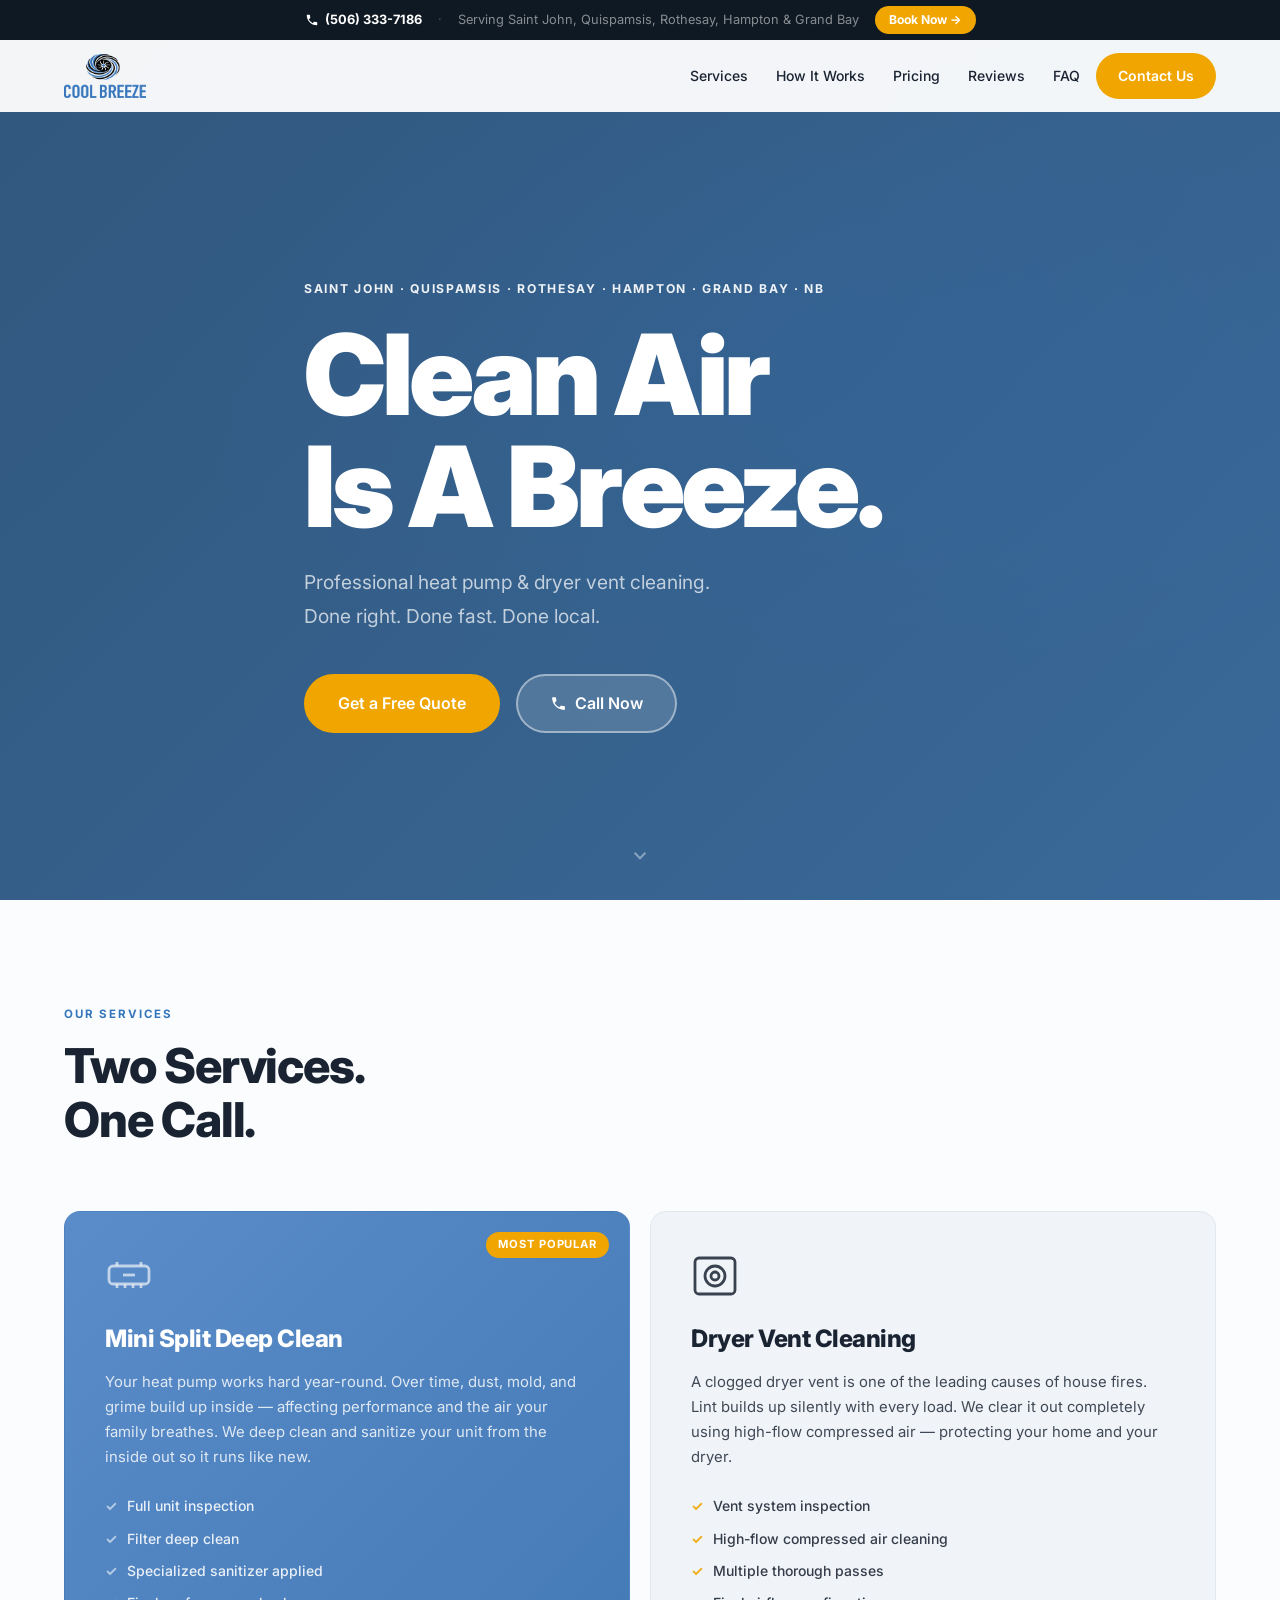
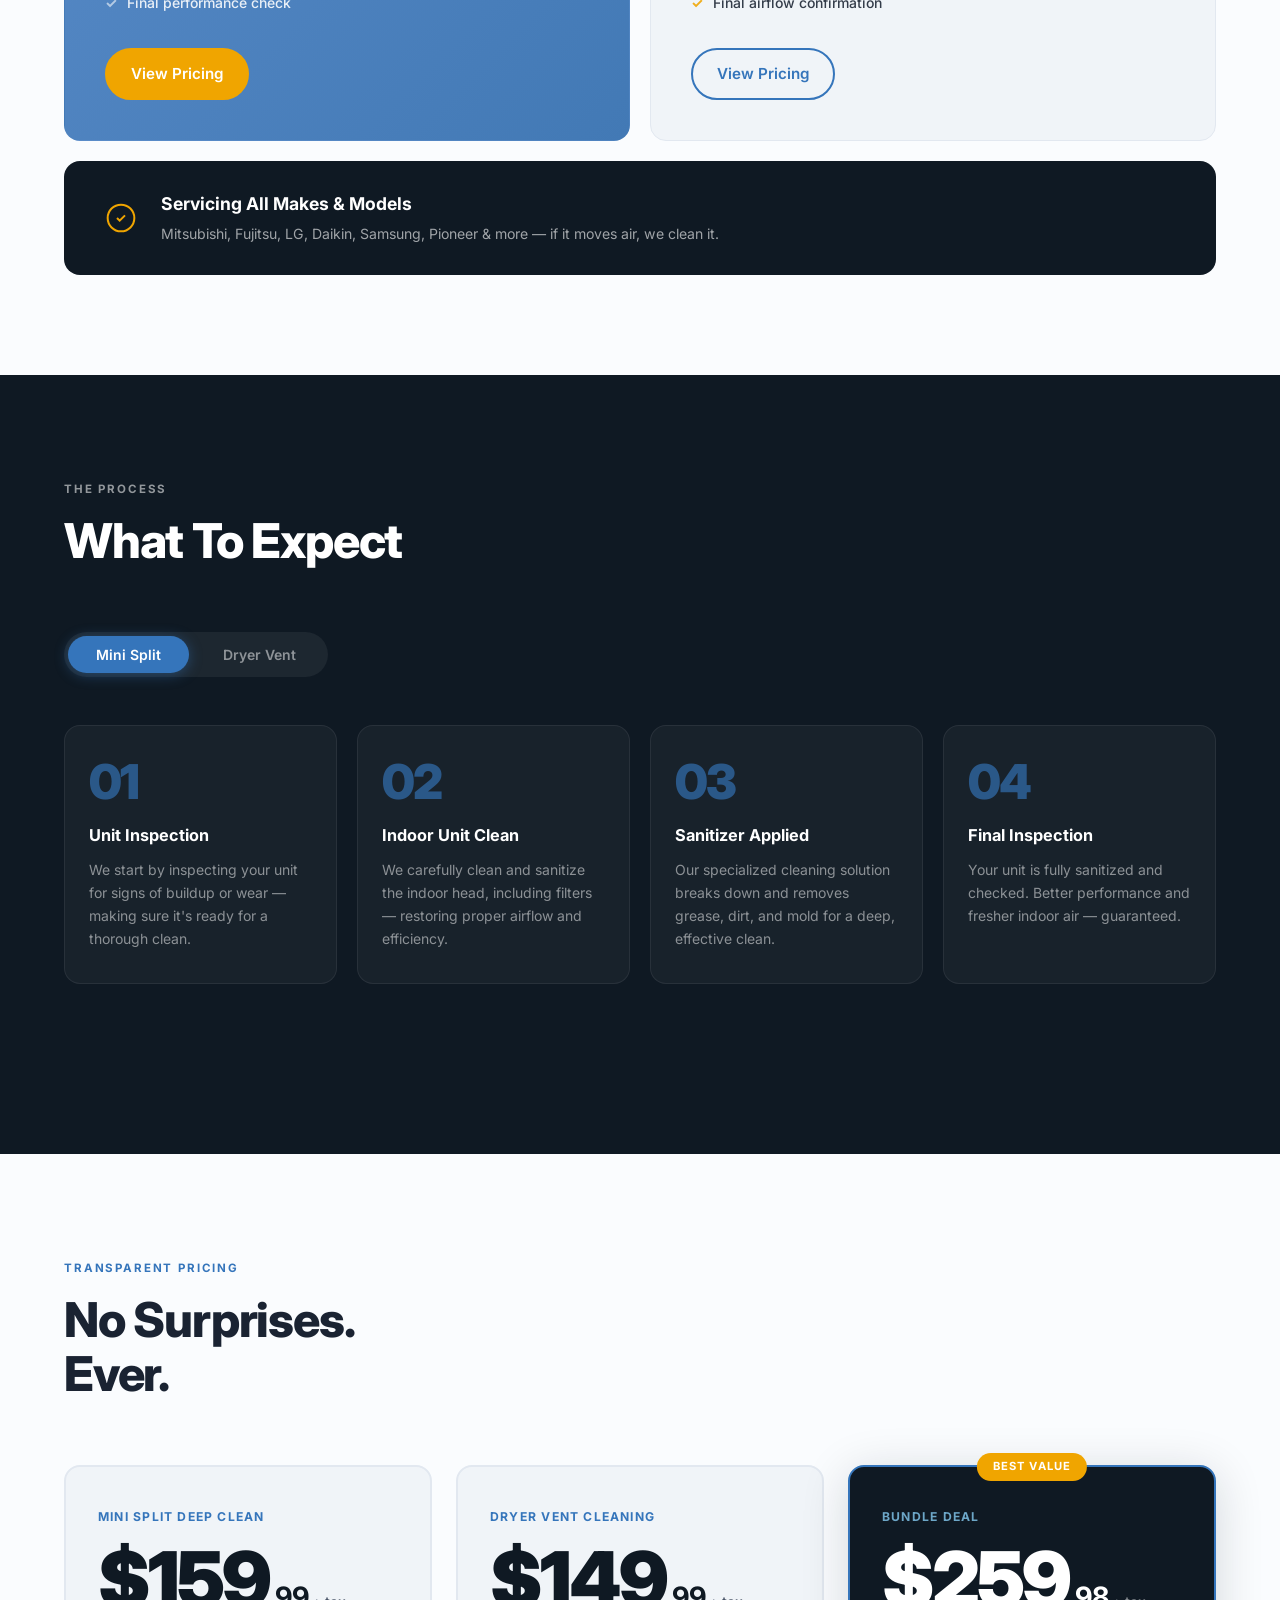
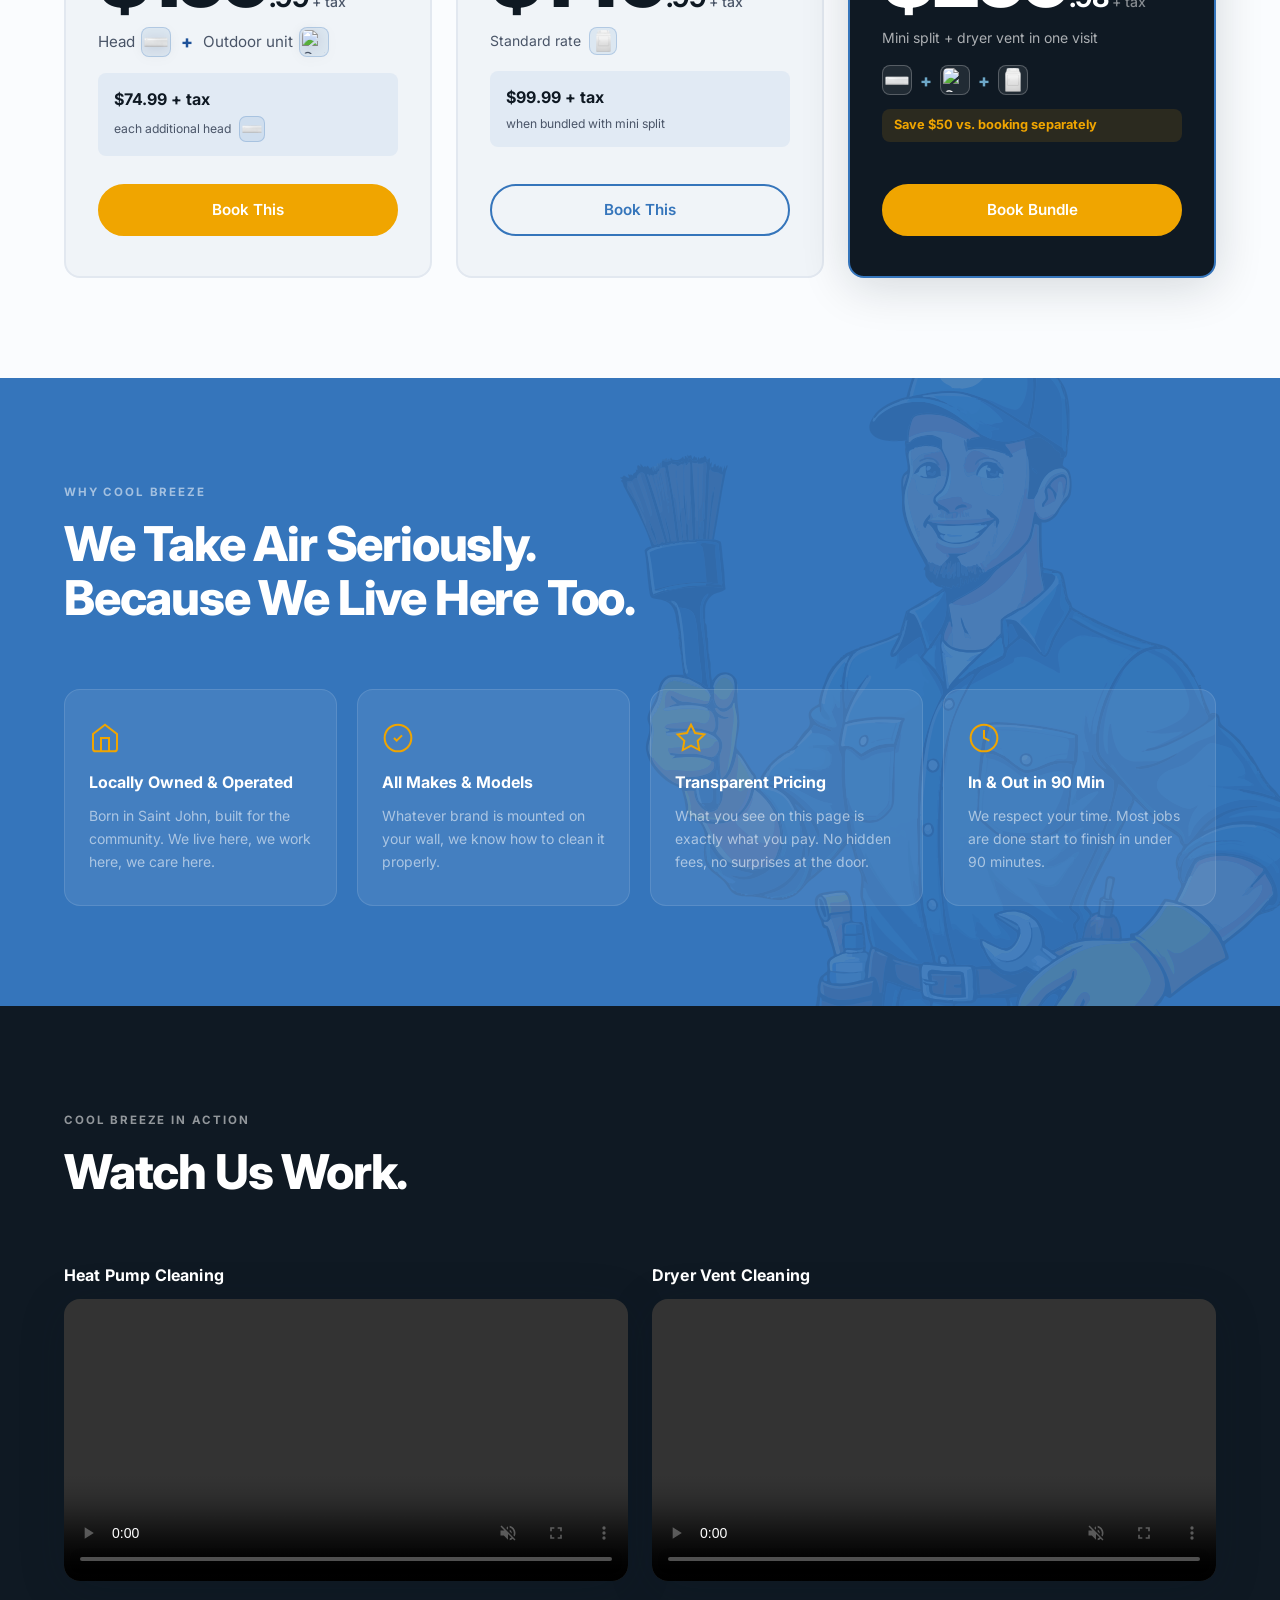
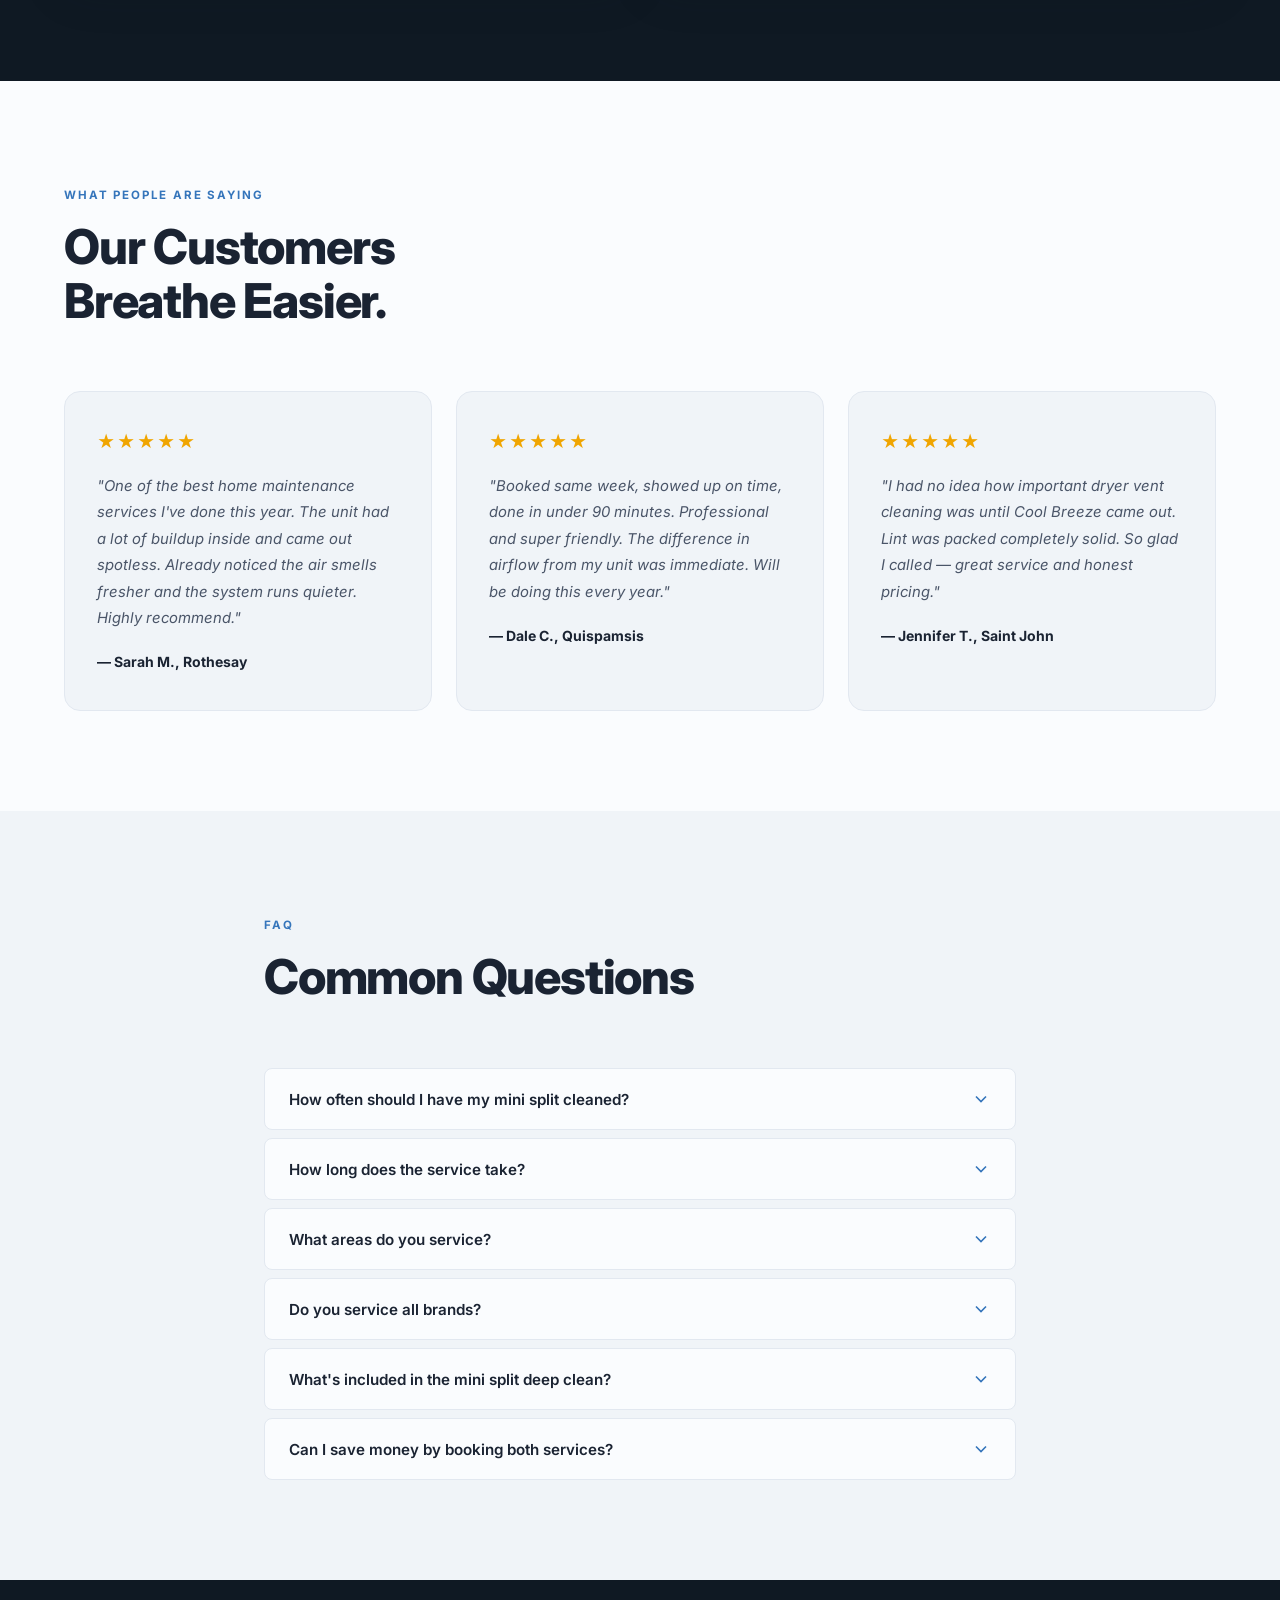
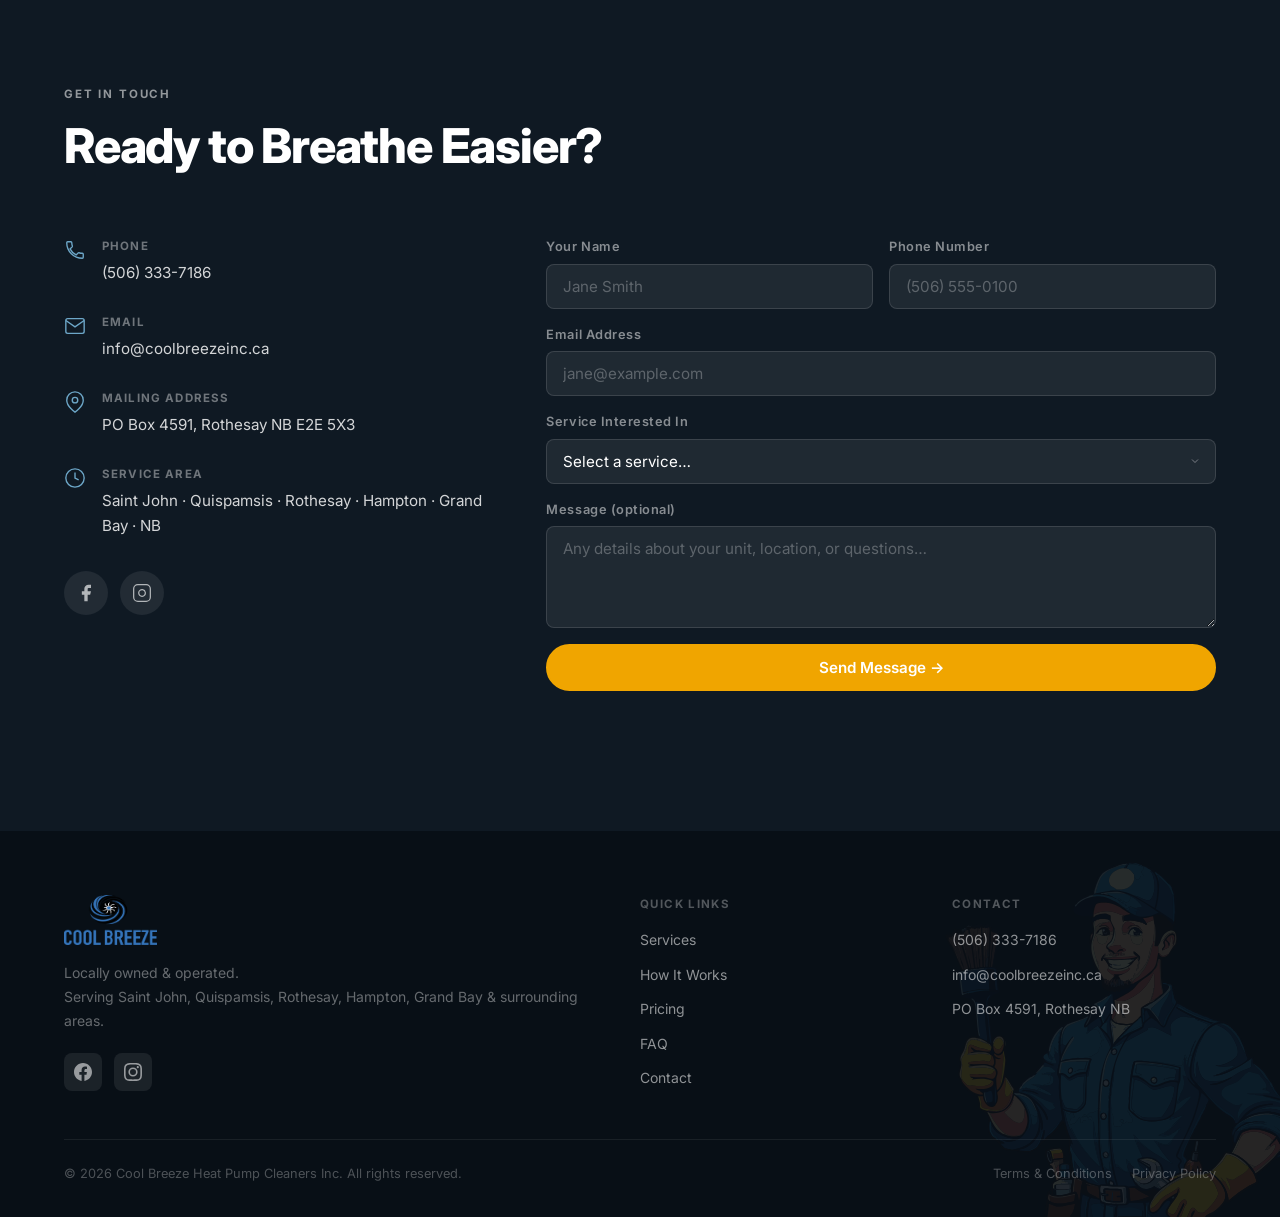
==== commit 8b44d181: "feat: add T&C and privacy policy pages; update footer copyright to 2026" ====
--- a/index.html
+++ b/index.html
@@ -647,10 +647,10 @@
         </div>
       </div>
       <div class="footer__bottom">
-        <span>© 2025 Cool Breeze Inc. All rights reserved.</span>
+        <span>© 2026 Cool Breeze Heat Pump Cleaners Inc. All rights reserved.</span>
         <div class="footer__legal">
-          <a href="https://www.coolbreezeinc.ca/terms-and-conditions" target="_blank" rel="noopener noreferrer">Terms &amp; Conditions</a>
-          <a href="https://www.coolbreezeinc.ca/privacy-policy" target="_blank" rel="noopener noreferrer">Privacy Policy</a>
+          <a href="/terms-and-conditions">Terms &amp; Conditions</a>
+          <a href="/privacy-policy">Privacy Policy</a>
         </div>
       </div>
     </div>
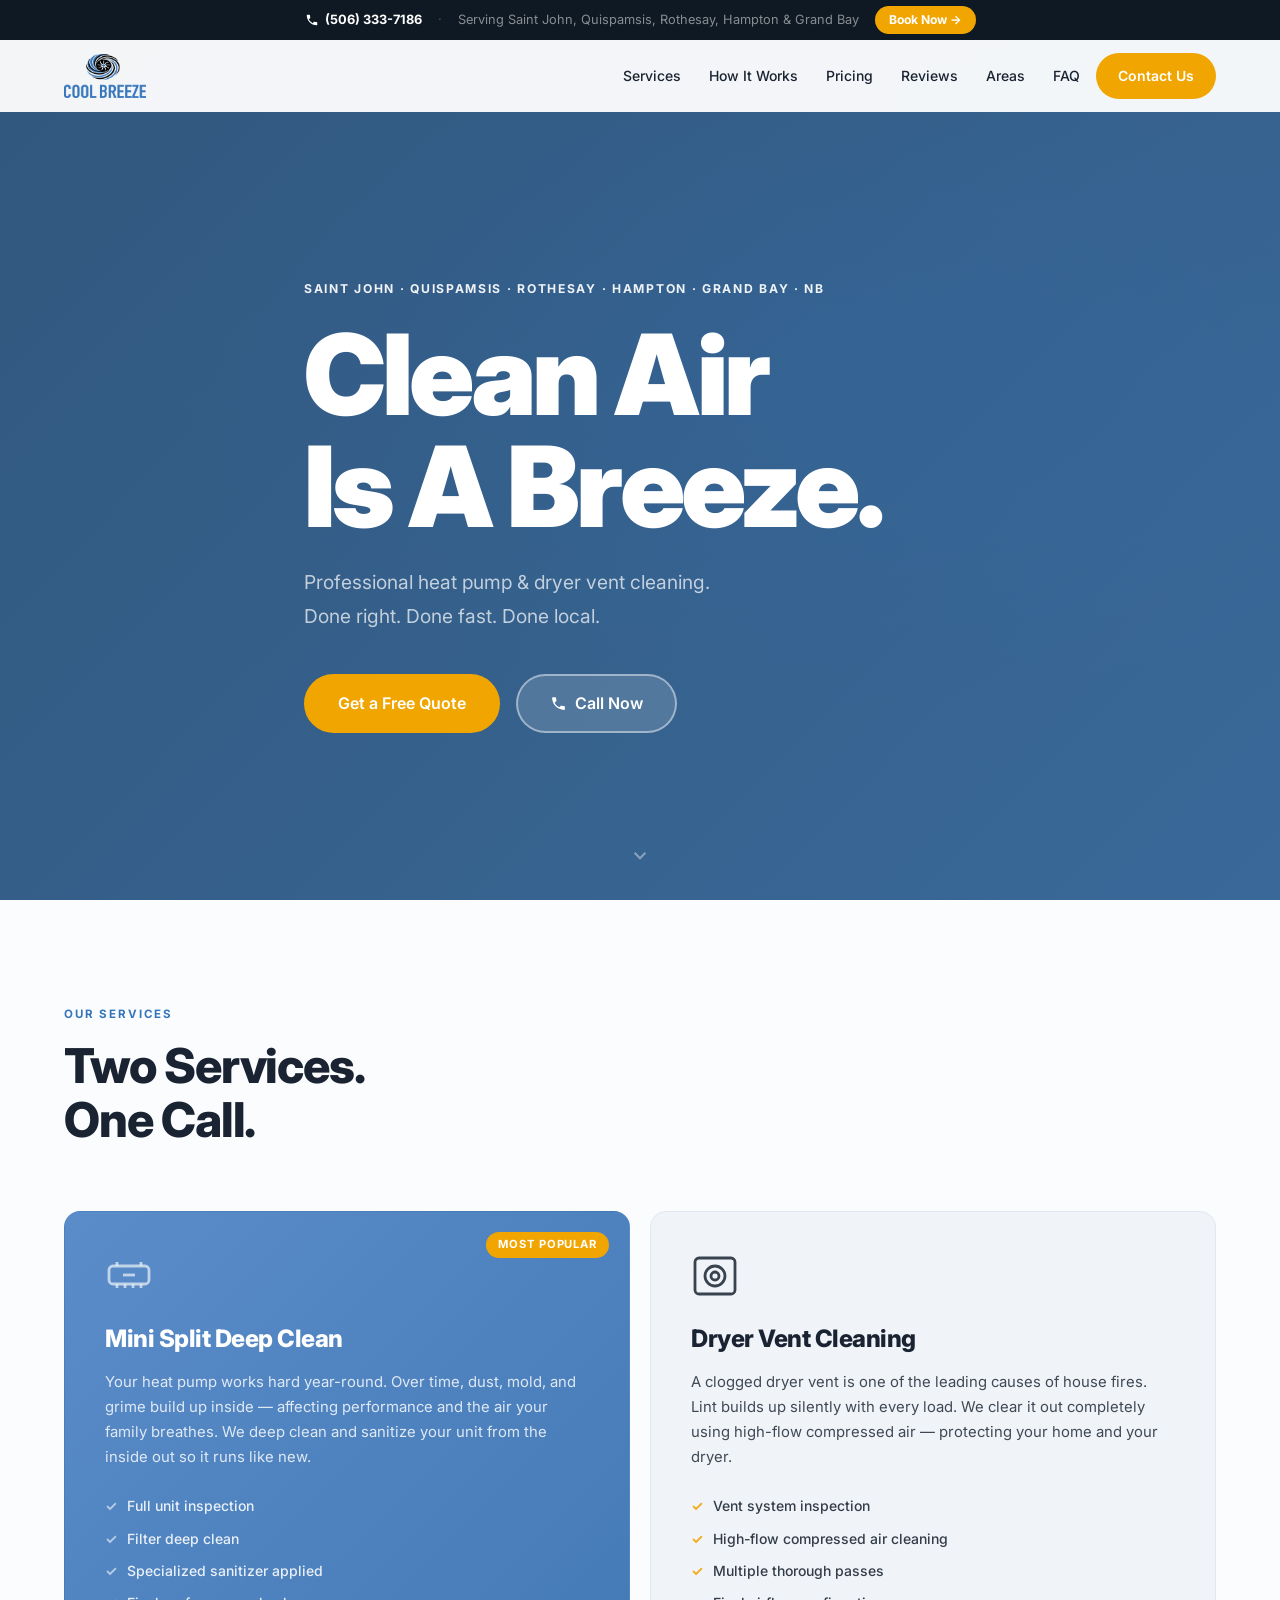
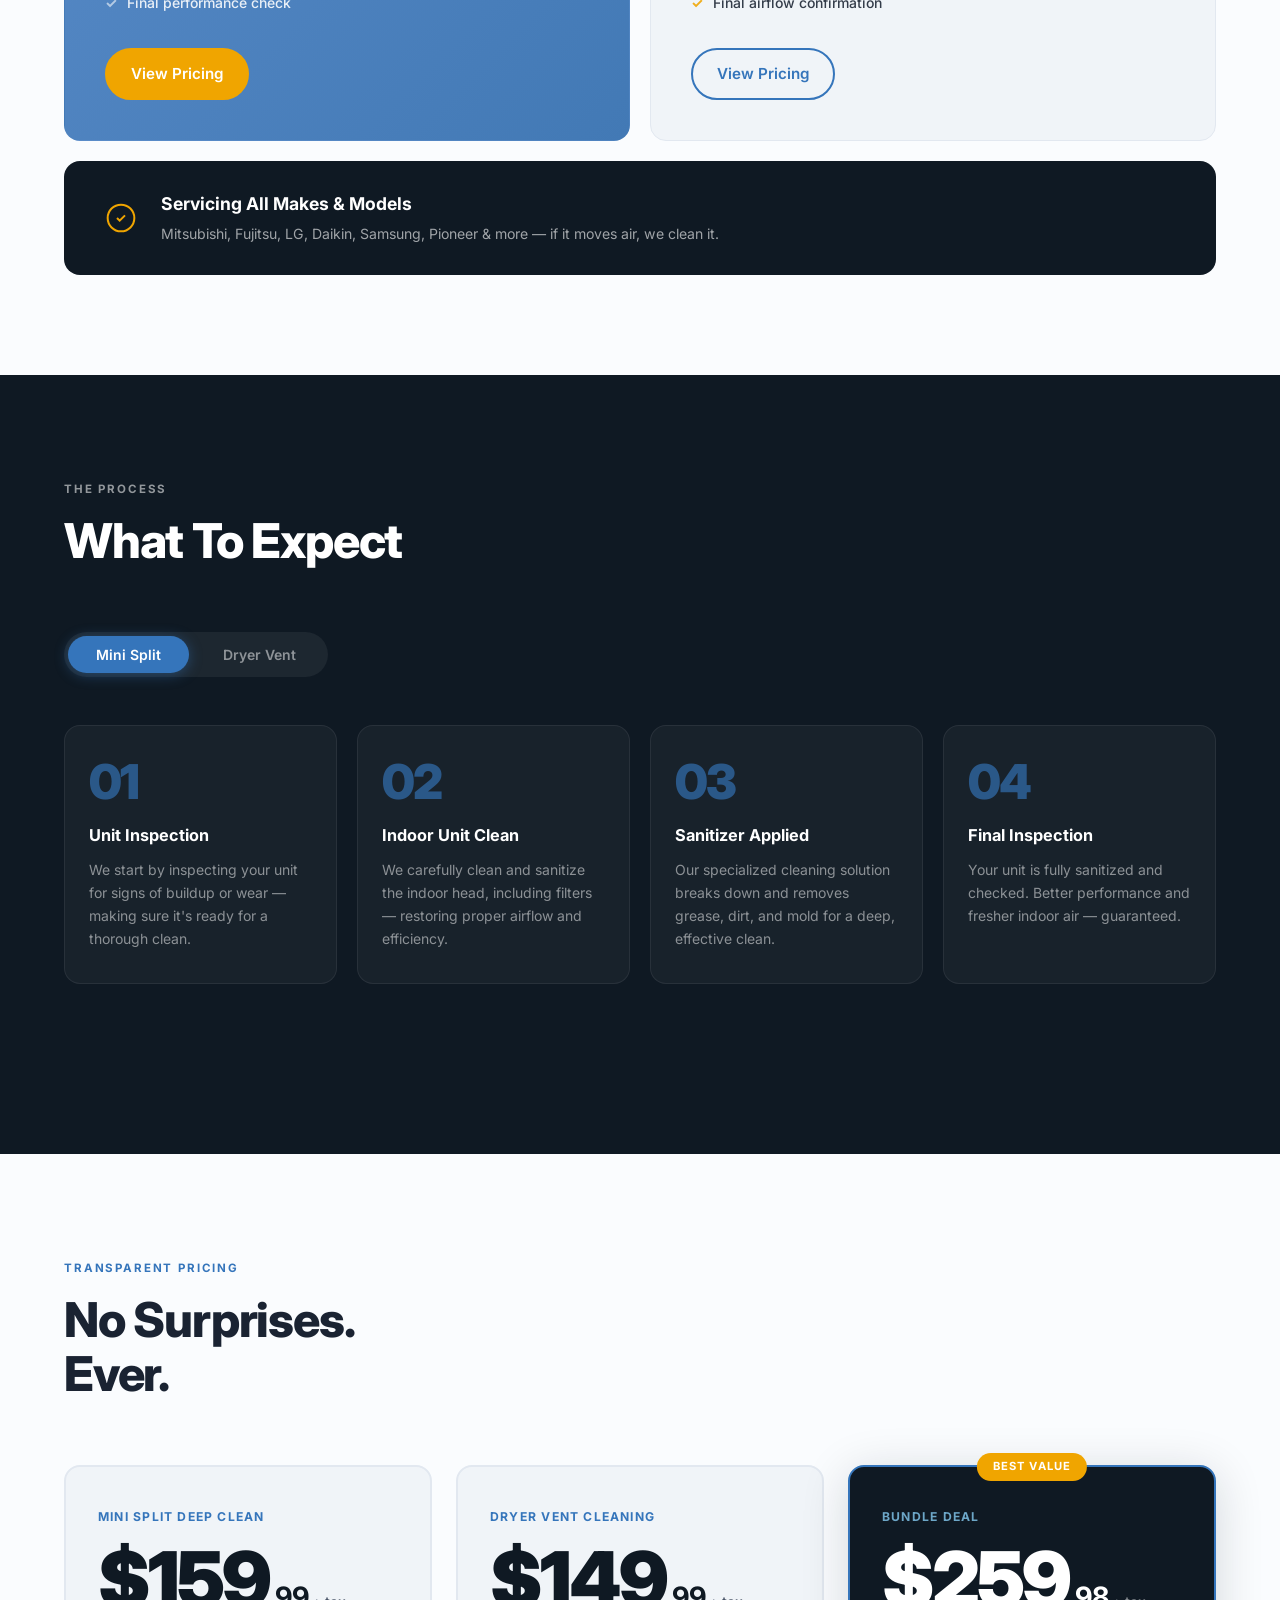
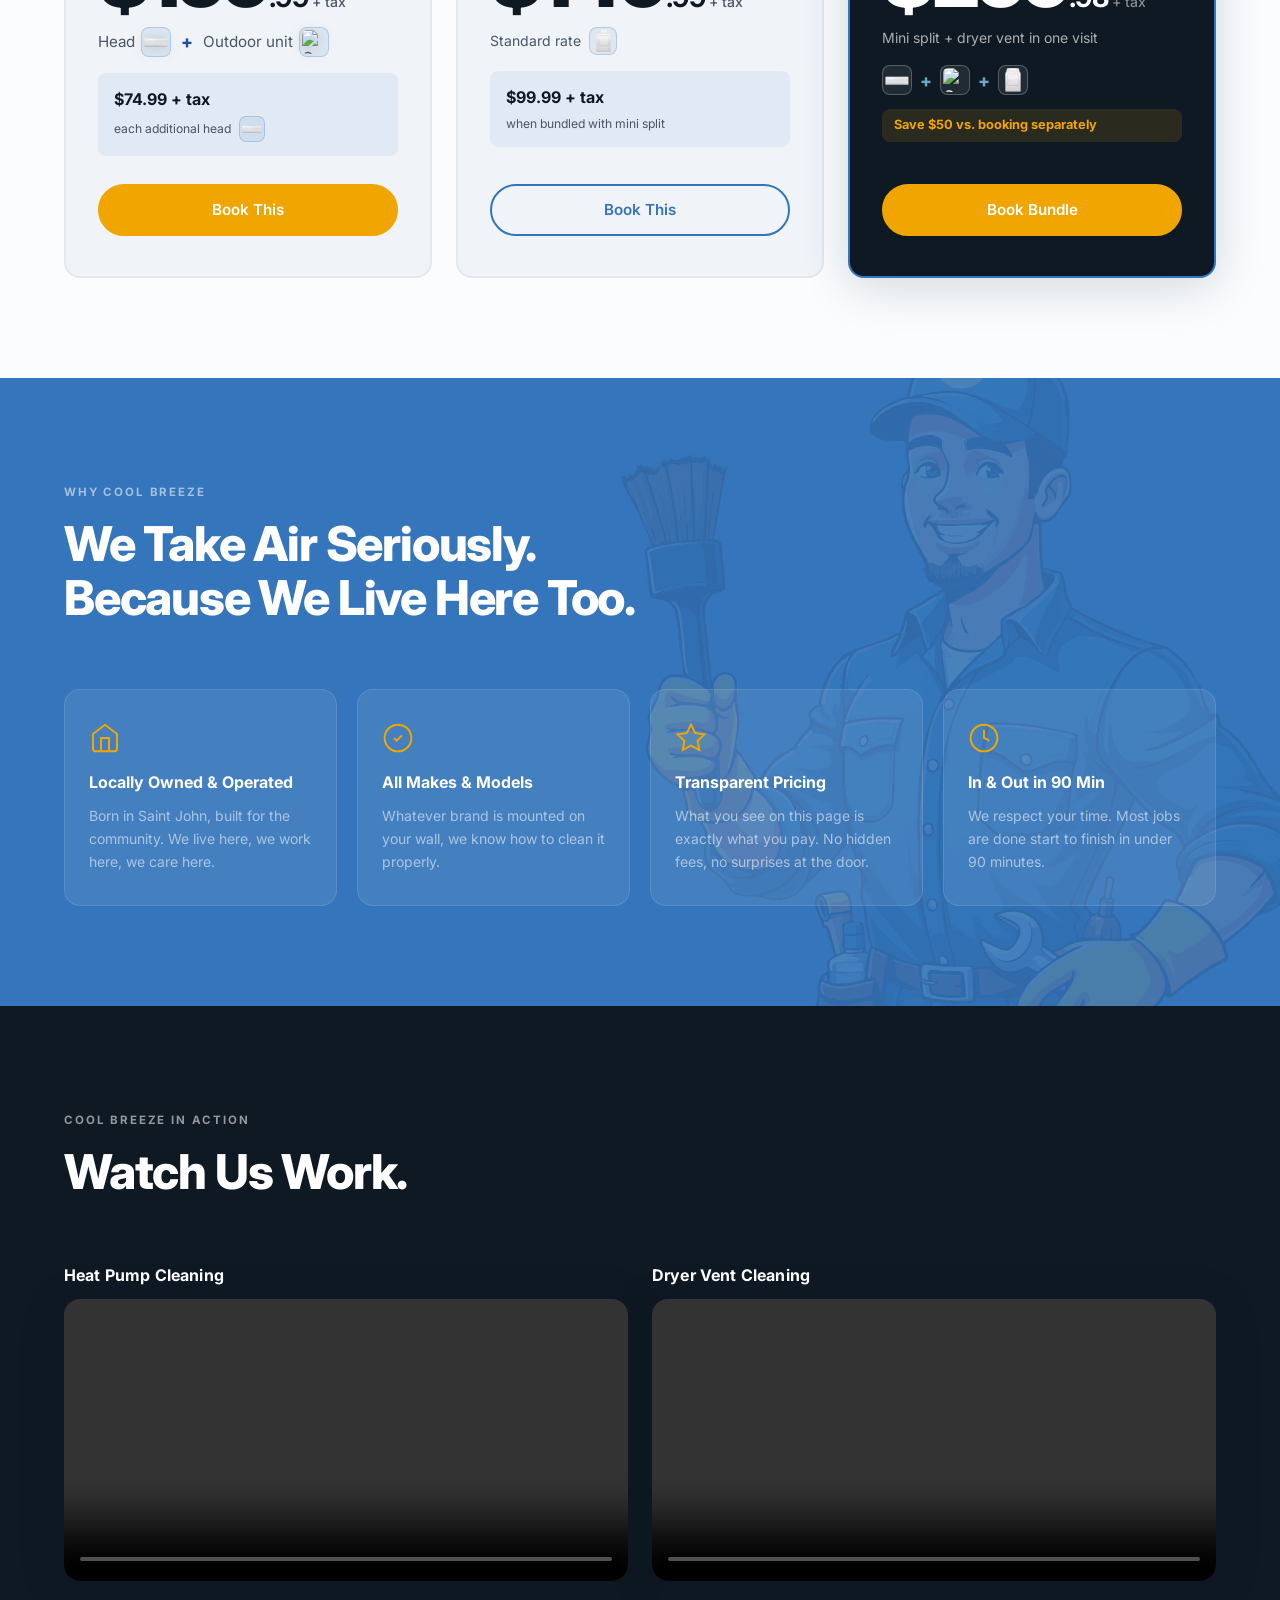
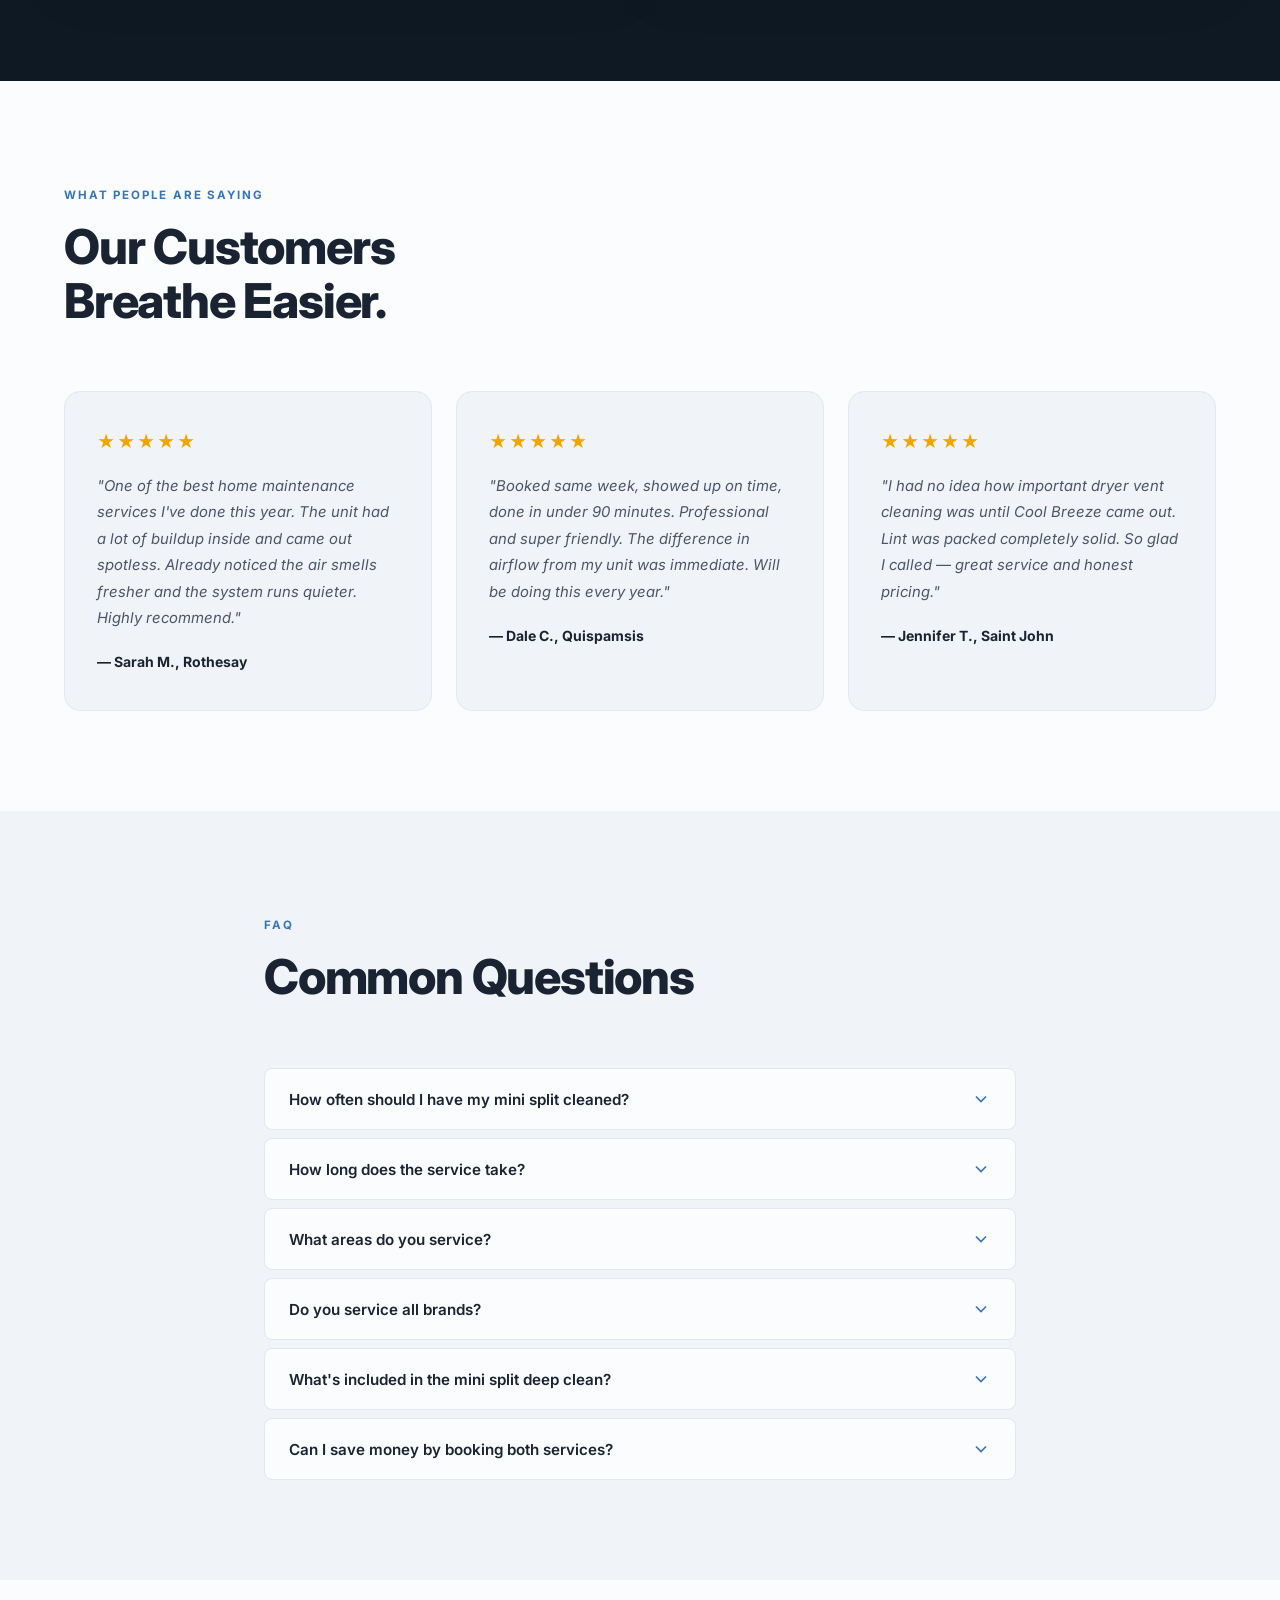
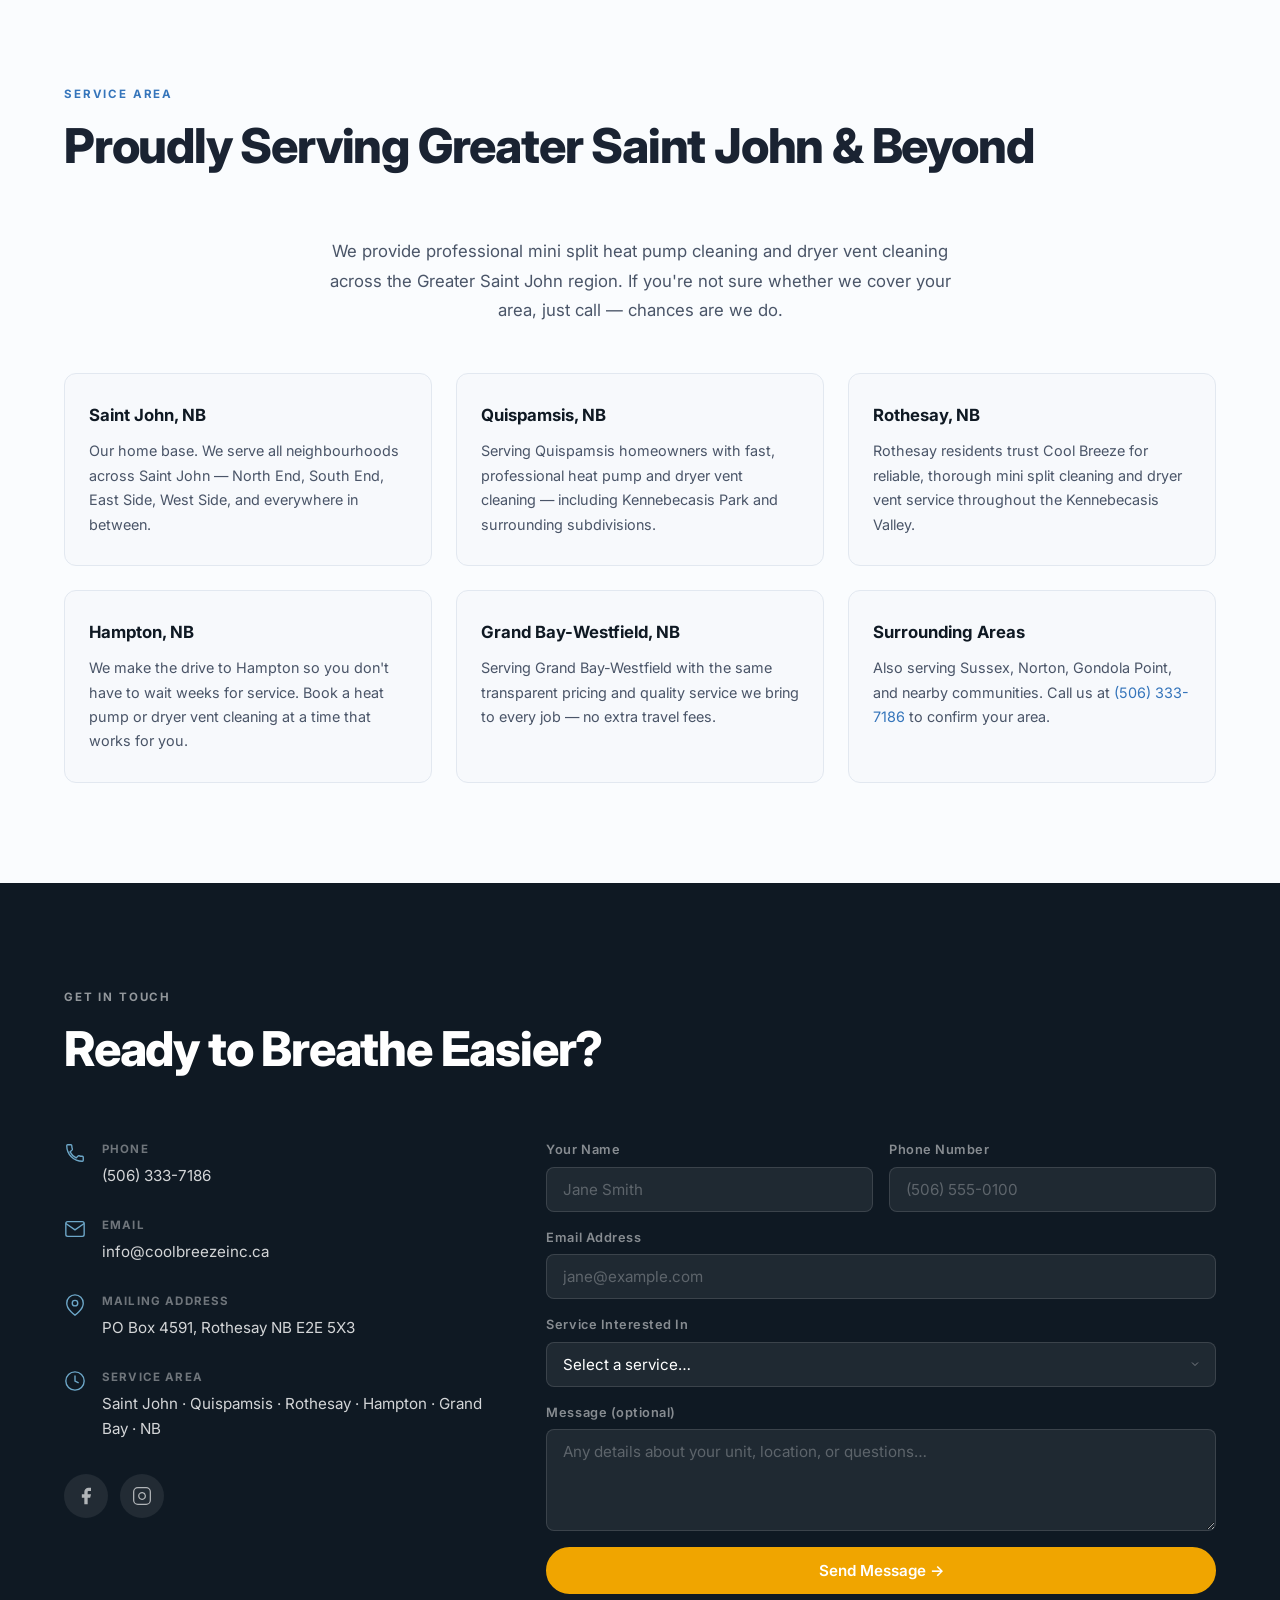
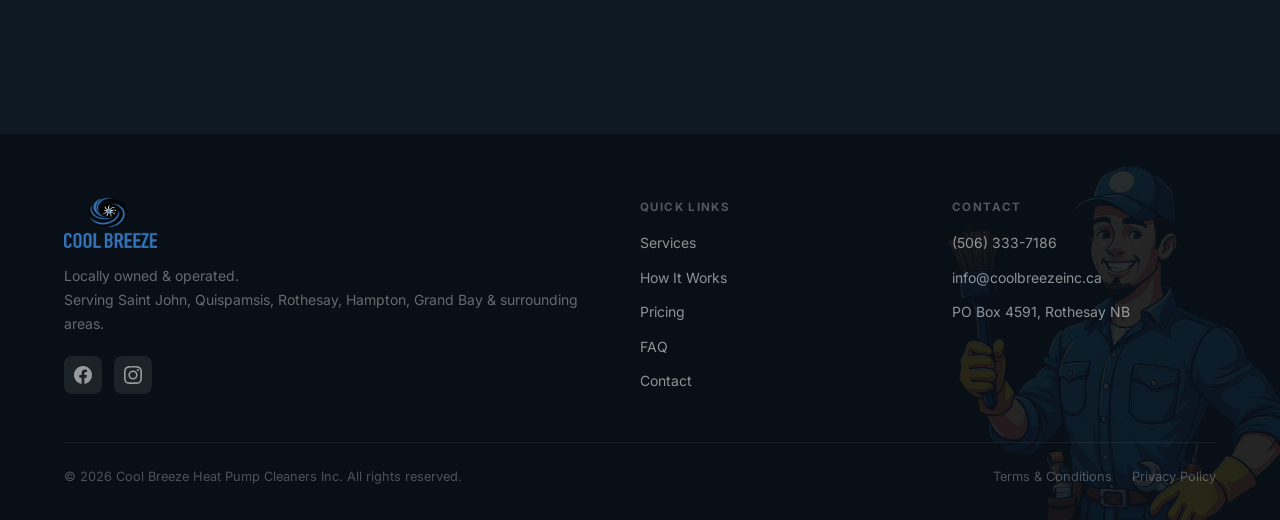
==== commit fc0f44de: "feat: add Areas We Serve section with local SEO content for each town" ====
--- a/index.html
+++ b/index.html
@@ -16,6 +16,15 @@
   <meta name="twitter:image" content="https://coolbreezeinc.ca/assets/branding/logo-and-title.png">
   <meta name="keywords" content="heat pump cleaning, mini split cleaning, dryer vent cleaning, Saint John, Quispamsis, Rothesay, Hampton, Grand Bay, New Brunswick, NB, HVAC cleaning, ductless cleaning">
   <link rel="canonical" href="https://coolbreezeinc.ca/">
+
+  <!-- Google tag (gtag.js) -->
+  <script async src="https://www.googletagmanager.com/gtag/js?id=AW-18095746441"></script>
+  <script>
+    window.dataLayer = window.dataLayer || [];
+    function gtag(){dataLayer.push(arguments);}
+    gtag('js', new Date());
+    gtag('config', 'AW-18095746441');
+  </script>
 
   <!-- LocalBusiness Structured Data (Schema.org) -->
   <script type="application/ld+json">
@@ -94,8 +103,7 @@
         <li><a href="#services"  class="nav__link">Services</a></li>
         <li><a href="#process"   class="nav__link">How It Works</a></li>
         <li><a href="#pricing"   class="nav__link">Pricing</a></li>
-        <li><a href="#reviews"   class="nav__link">Reviews</a></li>
-        <li><a href="#faq"       class="nav__link">FAQ</a></li>
+        <li><a href="#reviews"   class="nav__link">Reviews</a></li>          <li><a href="#areas"     class="nav__link">Areas</a></li>        <li><a href="#faq"       class="nav__link">FAQ</a></li>
         <li><a href="#contact"   class="btn btn--nav">Contact Us</a></li>
       </ul>
       <button class="nav__toggle" id="nav-toggle" aria-label="Open navigation" aria-expanded="false" aria-controls="nav-links">
@@ -510,6 +518,43 @@
             </div>
           </div>
 
+        </div>
+      </div>
+    </section>
+
+    <!-- ============================================================
+         AREAS WE SERVE
+    ============================================================ -->
+    <section id="areas" class="section section--white">
+      <div class="container">
+        <p class="section-label reveal">SERVICE AREA</p>
+        <h2 class="section-title reveal">Proudly Serving Greater Saint John &amp; Beyond</h2>
+        <p class="areas-intro reveal">We provide professional mini split heat pump cleaning and dryer vent cleaning across the Greater Saint John region. If you're not sure whether we cover your area, just call — chances are we do.</p>
+        <div class="areas-grid">
+          <div class="area-card reveal">
+            <h3>Saint John, NB</h3>
+            <p>Our home base. We serve all neighbourhoods across Saint John — North End, South End, East Side, West Side, and everywhere in between.</p>
+          </div>
+          <div class="area-card reveal">
+            <h3>Quispamsis, NB</h3>
+            <p>Serving Quispamsis homeowners with fast, professional heat pump and dryer vent cleaning — including Kennebecasis Park and surrounding subdivisions.</p>
+          </div>
+          <div class="area-card reveal">
+            <h3>Rothesay, NB</h3>
+            <p>Rothesay residents trust Cool Breeze for reliable, thorough mini split cleaning and dryer vent service throughout the Kennebecasis Valley.</p>
+          </div>
+          <div class="area-card reveal">
+            <h3>Hampton, NB</h3>
+            <p>We make the drive to Hampton so you don't have to wait weeks for service. Book a heat pump or dryer vent cleaning at a time that works for you.</p>
+          </div>
+          <div class="area-card reveal">
+            <h3>Grand Bay-Westfield, NB</h3>
+            <p>Serving Grand Bay-Westfield with the same transparent pricing and quality service we bring to every job — no extra travel fees.</p>
+          </div>
+          <div class="area-card reveal">
+            <h3>Surrounding Areas</h3>
+            <p>Also serving Sussex, Norton, Gondola Point, and nearby communities. Call us at <a href="tel:5063337186">(506) 333-7186</a> to confirm your area.</p>
+          </div>
         </div>
       </div>
     </section>
--- a/css/styles.css
+++ b/css/styles.css
@@ -977,6 +977,48 @@
 }
 
 /* ============================================================
+   AREAS WE SERVE
+   ============================================================ */
+.areas-intro {
+  max-width: 640px;
+  margin: 0 auto 48px;
+  text-align: center;
+  color: var(--text-mid);
+  font-size: 1.05rem;
+  line-height: 1.75;
+}
+.areas-grid {
+  display: grid;
+  grid-template-columns: repeat(3, 1fr);
+  gap: 24px;
+}
+.area-card {
+  background: #f7f9fc;
+  border: 1px solid #e2e8f0;
+  border-radius: 12px;
+  padding: 28px 24px;
+}
+.area-card h3 {
+  font-size: 1.05rem;
+  font-weight: 700;
+  color: var(--charcoal);
+  margin-bottom: 10px;
+}
+.area-card p {
+  font-size: 0.9rem;
+  color: var(--text-mid);
+  line-height: 1.7;
+  margin: 0;
+}
+.area-card a { color: var(--blue); }
+@media (max-width: 900px) {
+  .areas-grid { grid-template-columns: repeat(2, 1fr); }
+}
+@media (max-width: 600px) {
+  .areas-grid { grid-template-columns: 1fr; }
+}
+
+/* ============================================================
    FOOTER
    ============================================================ */
 .footer {
